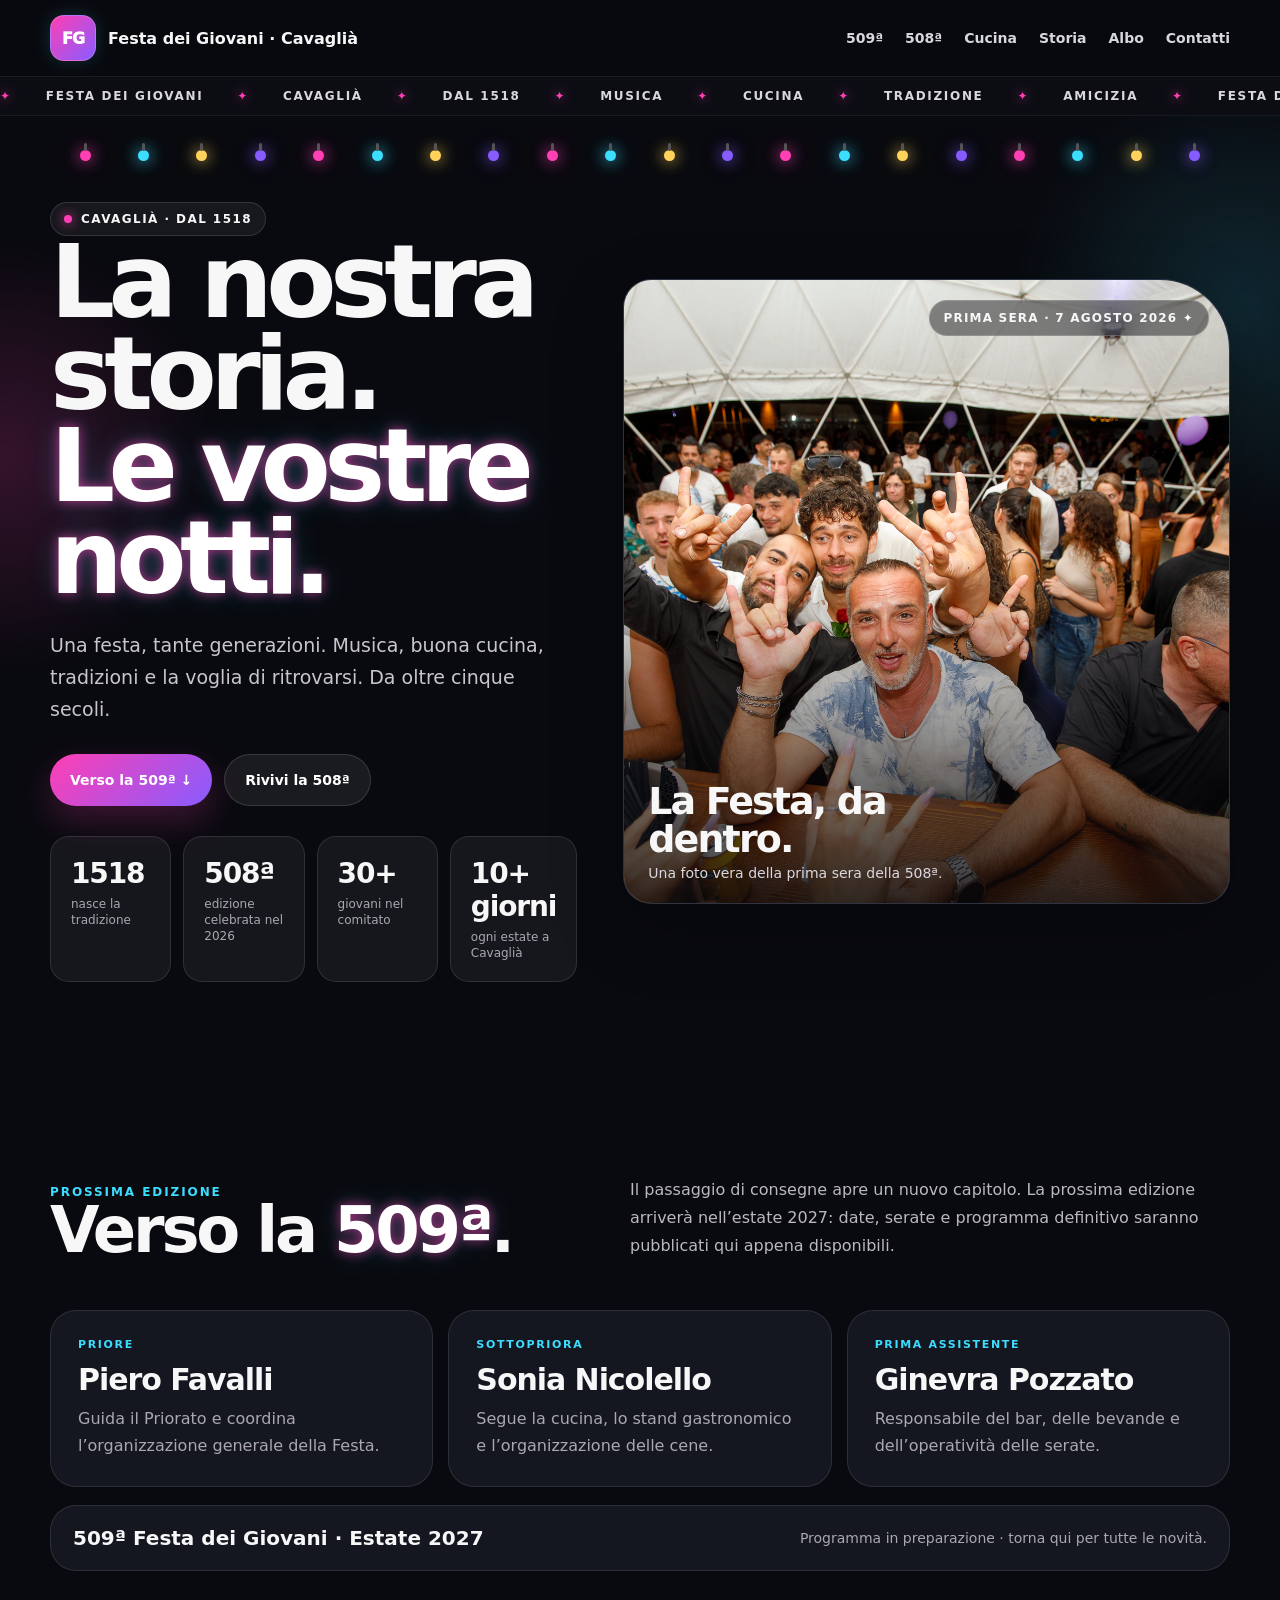
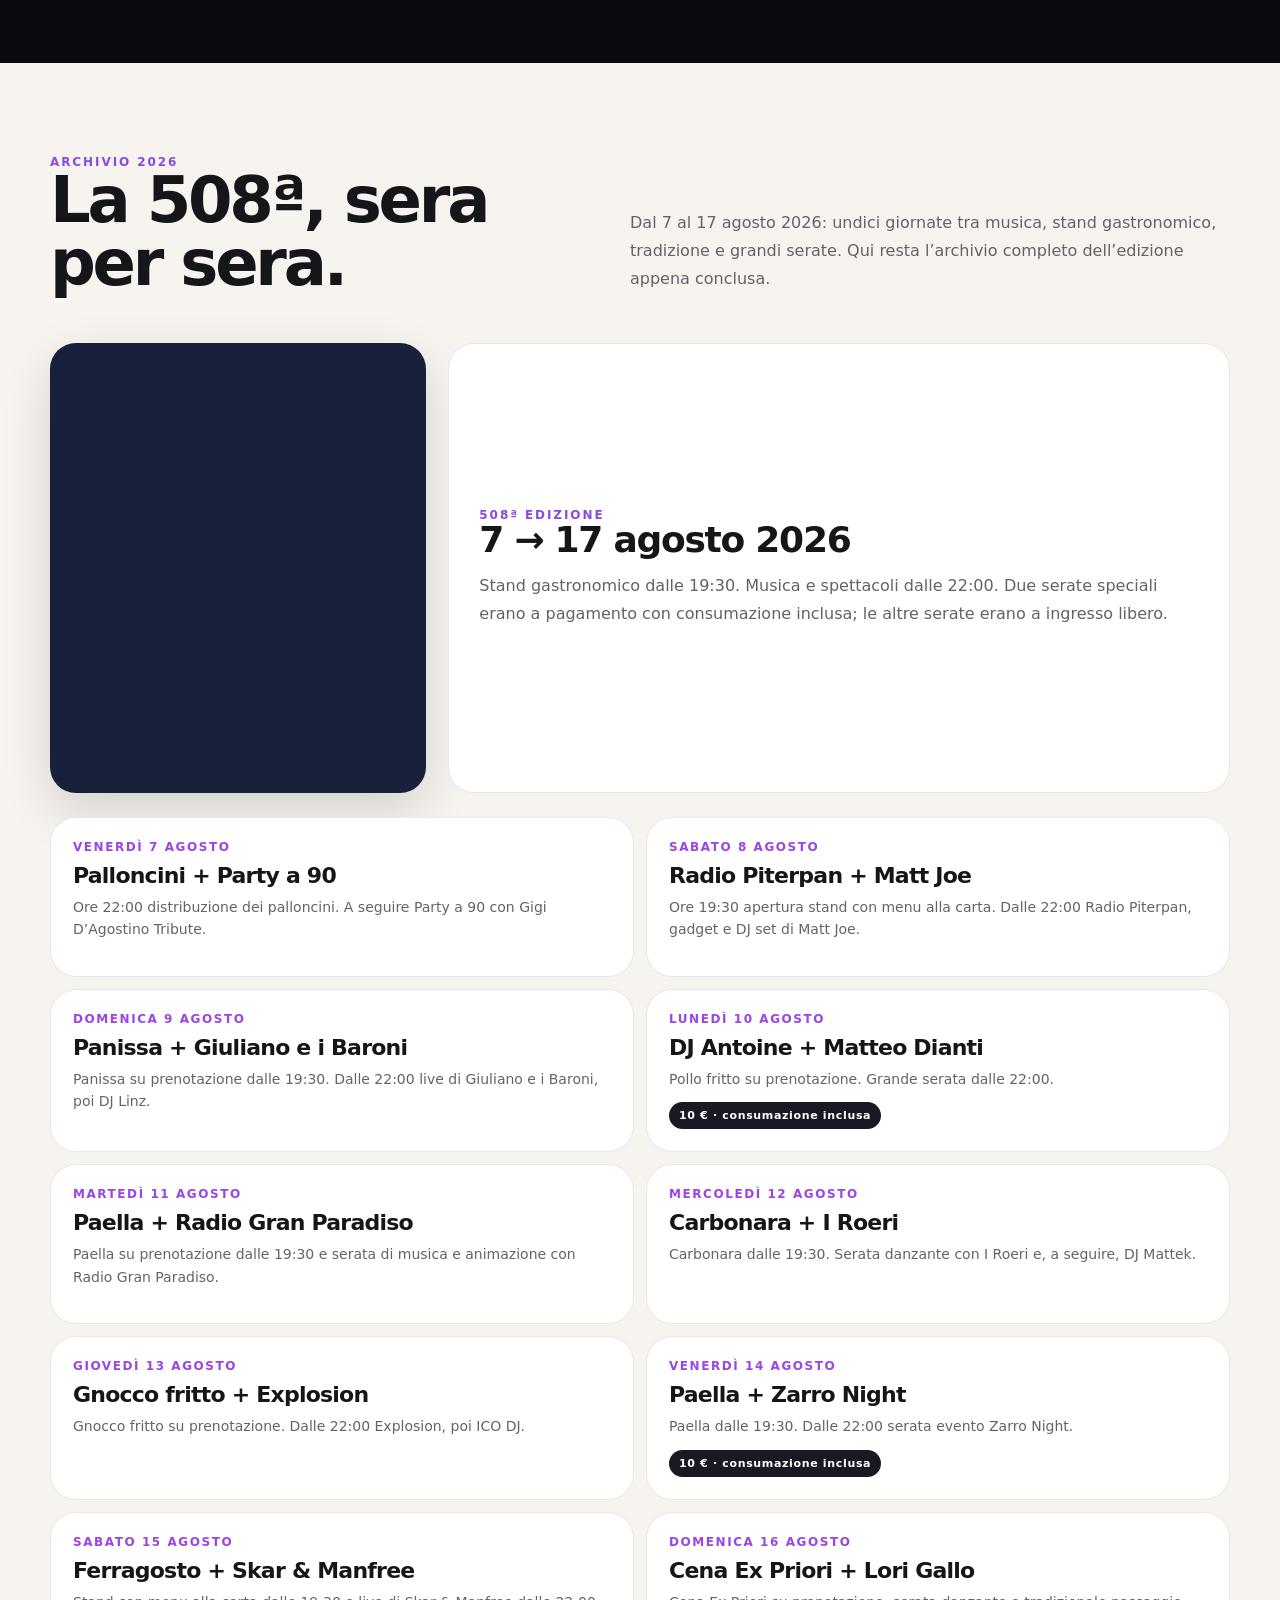
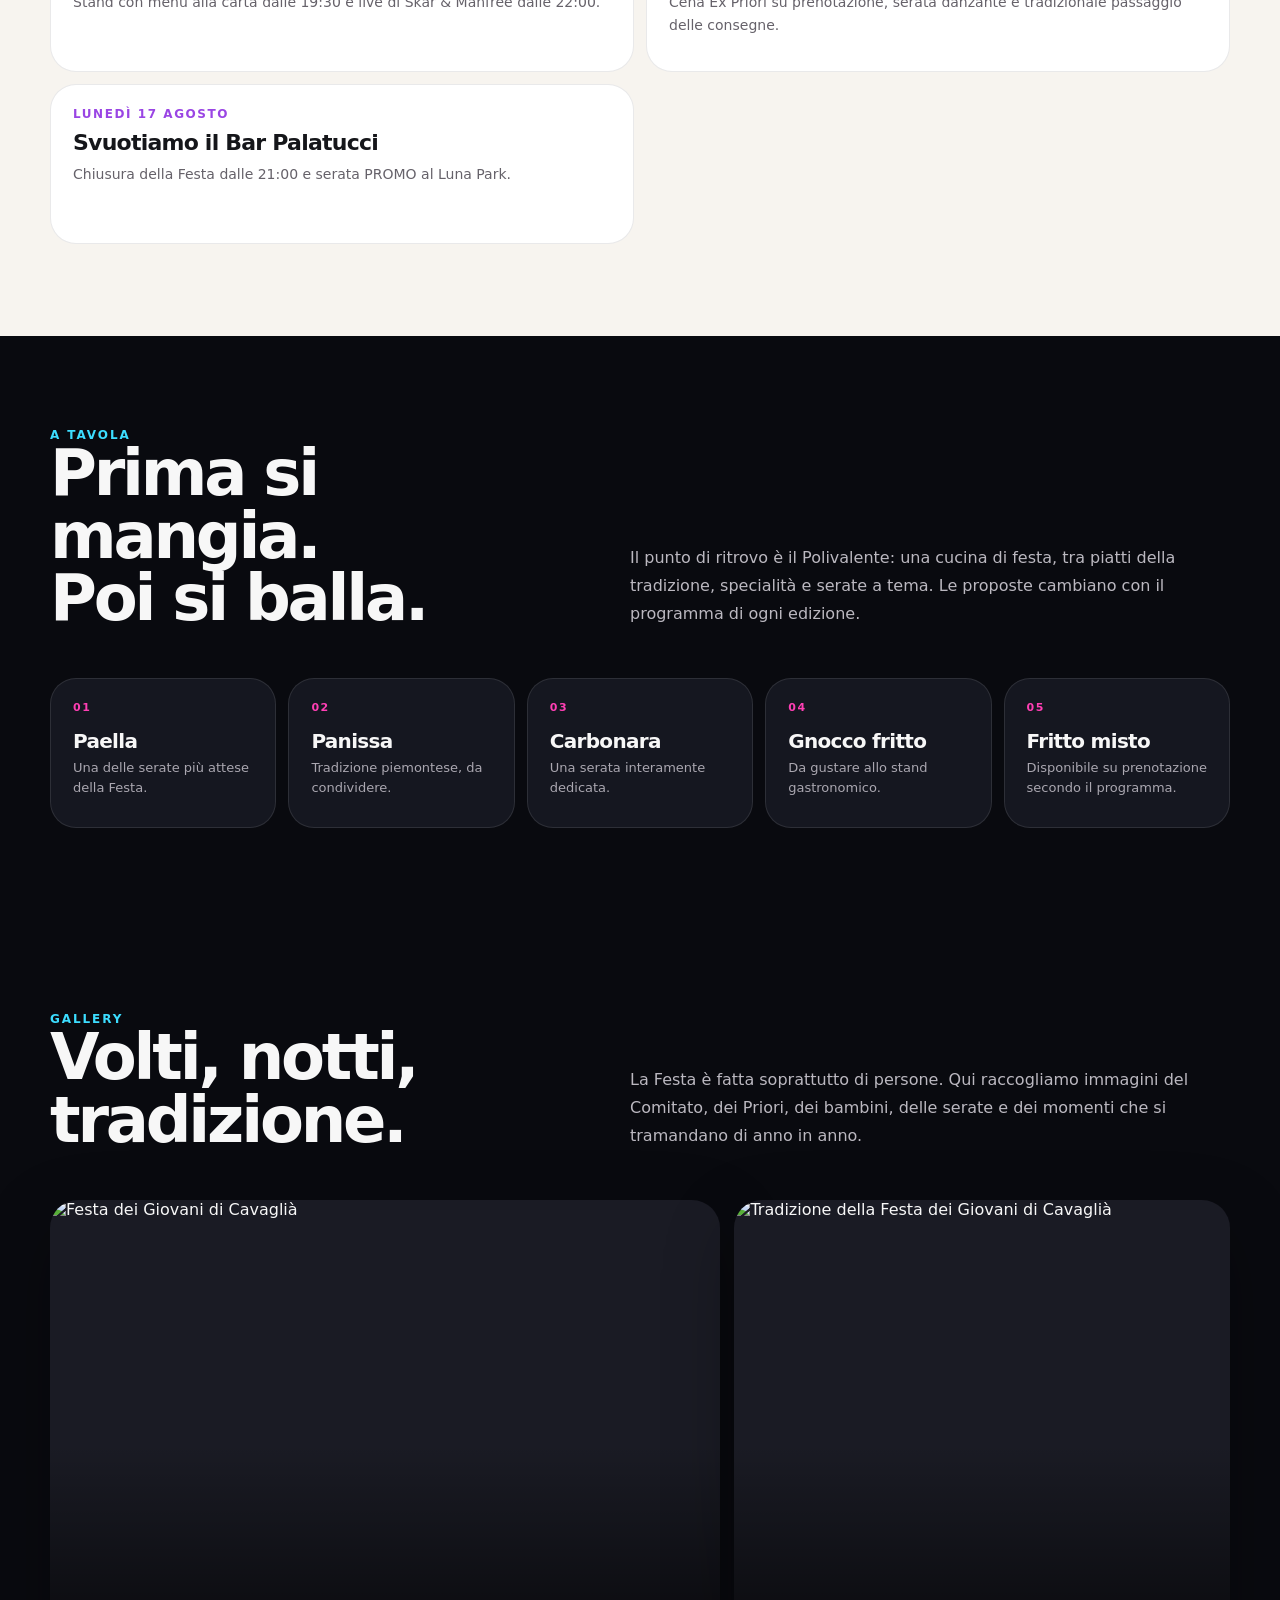
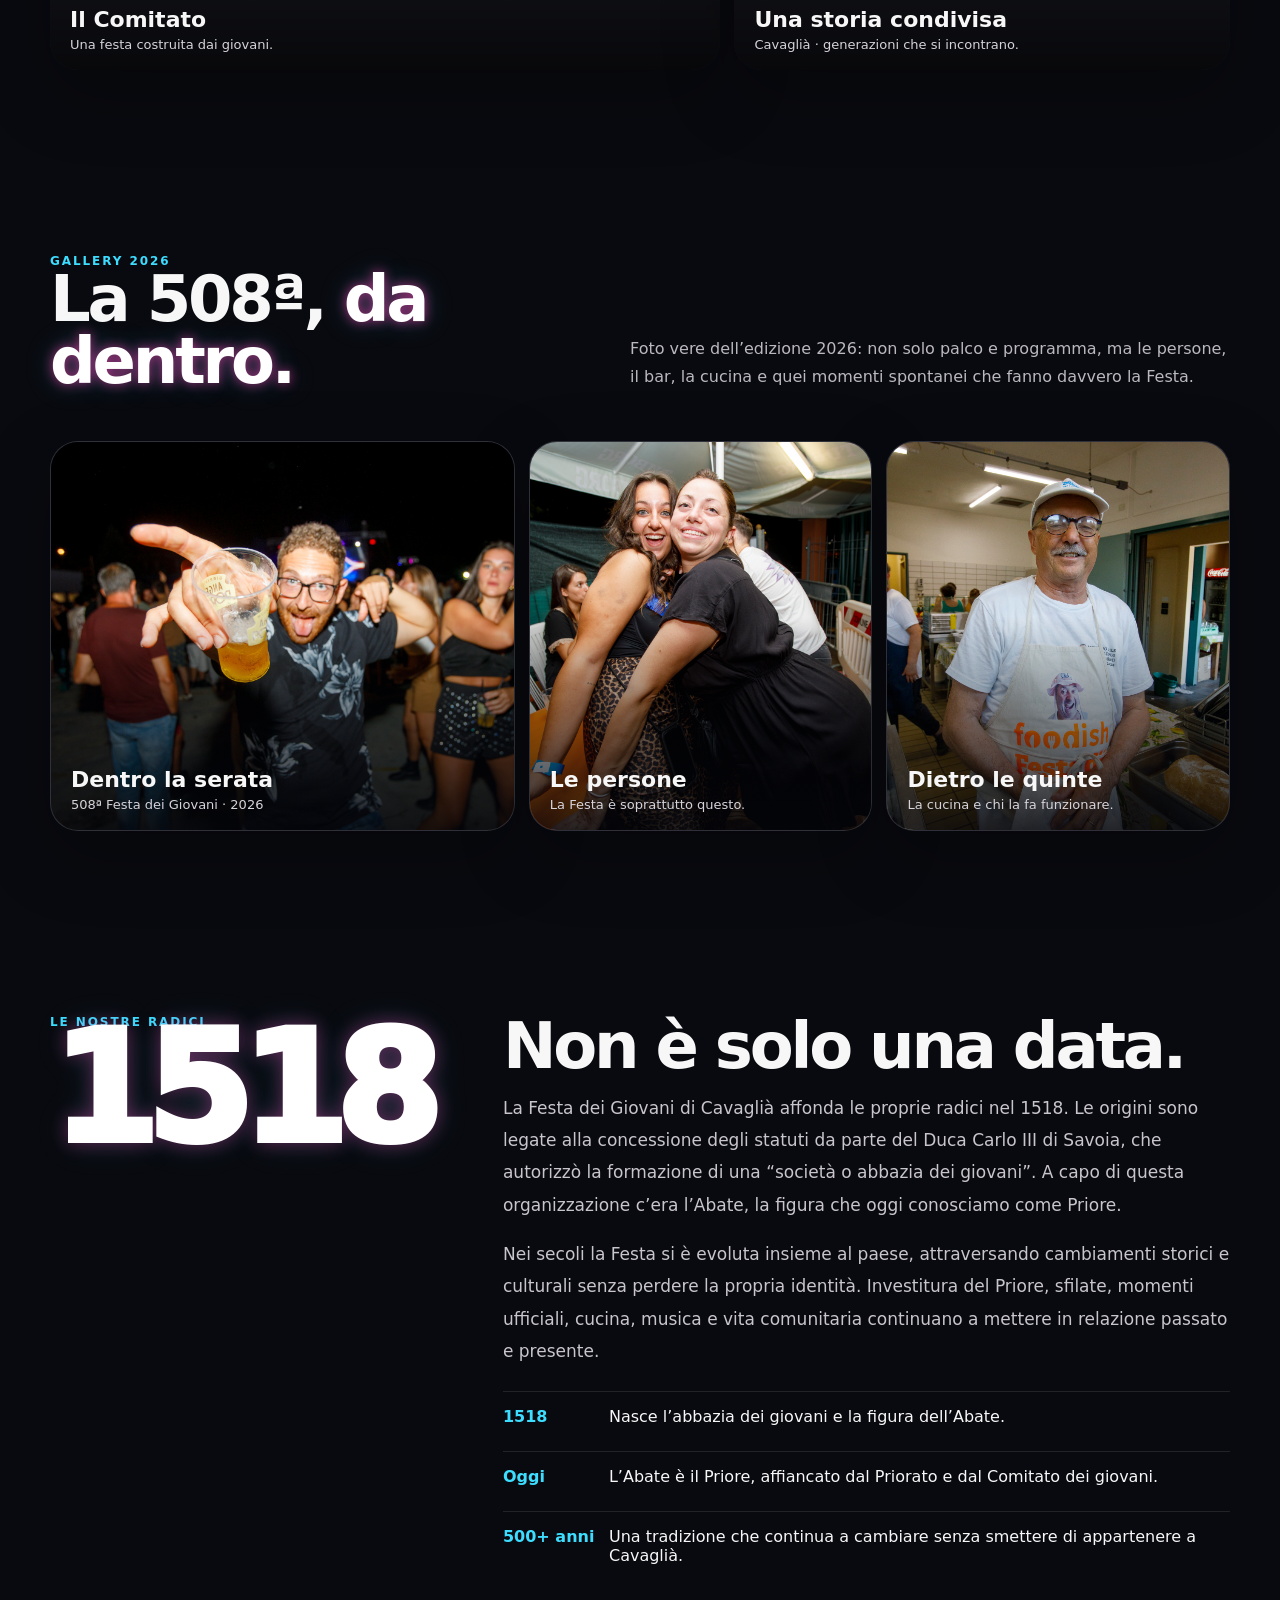
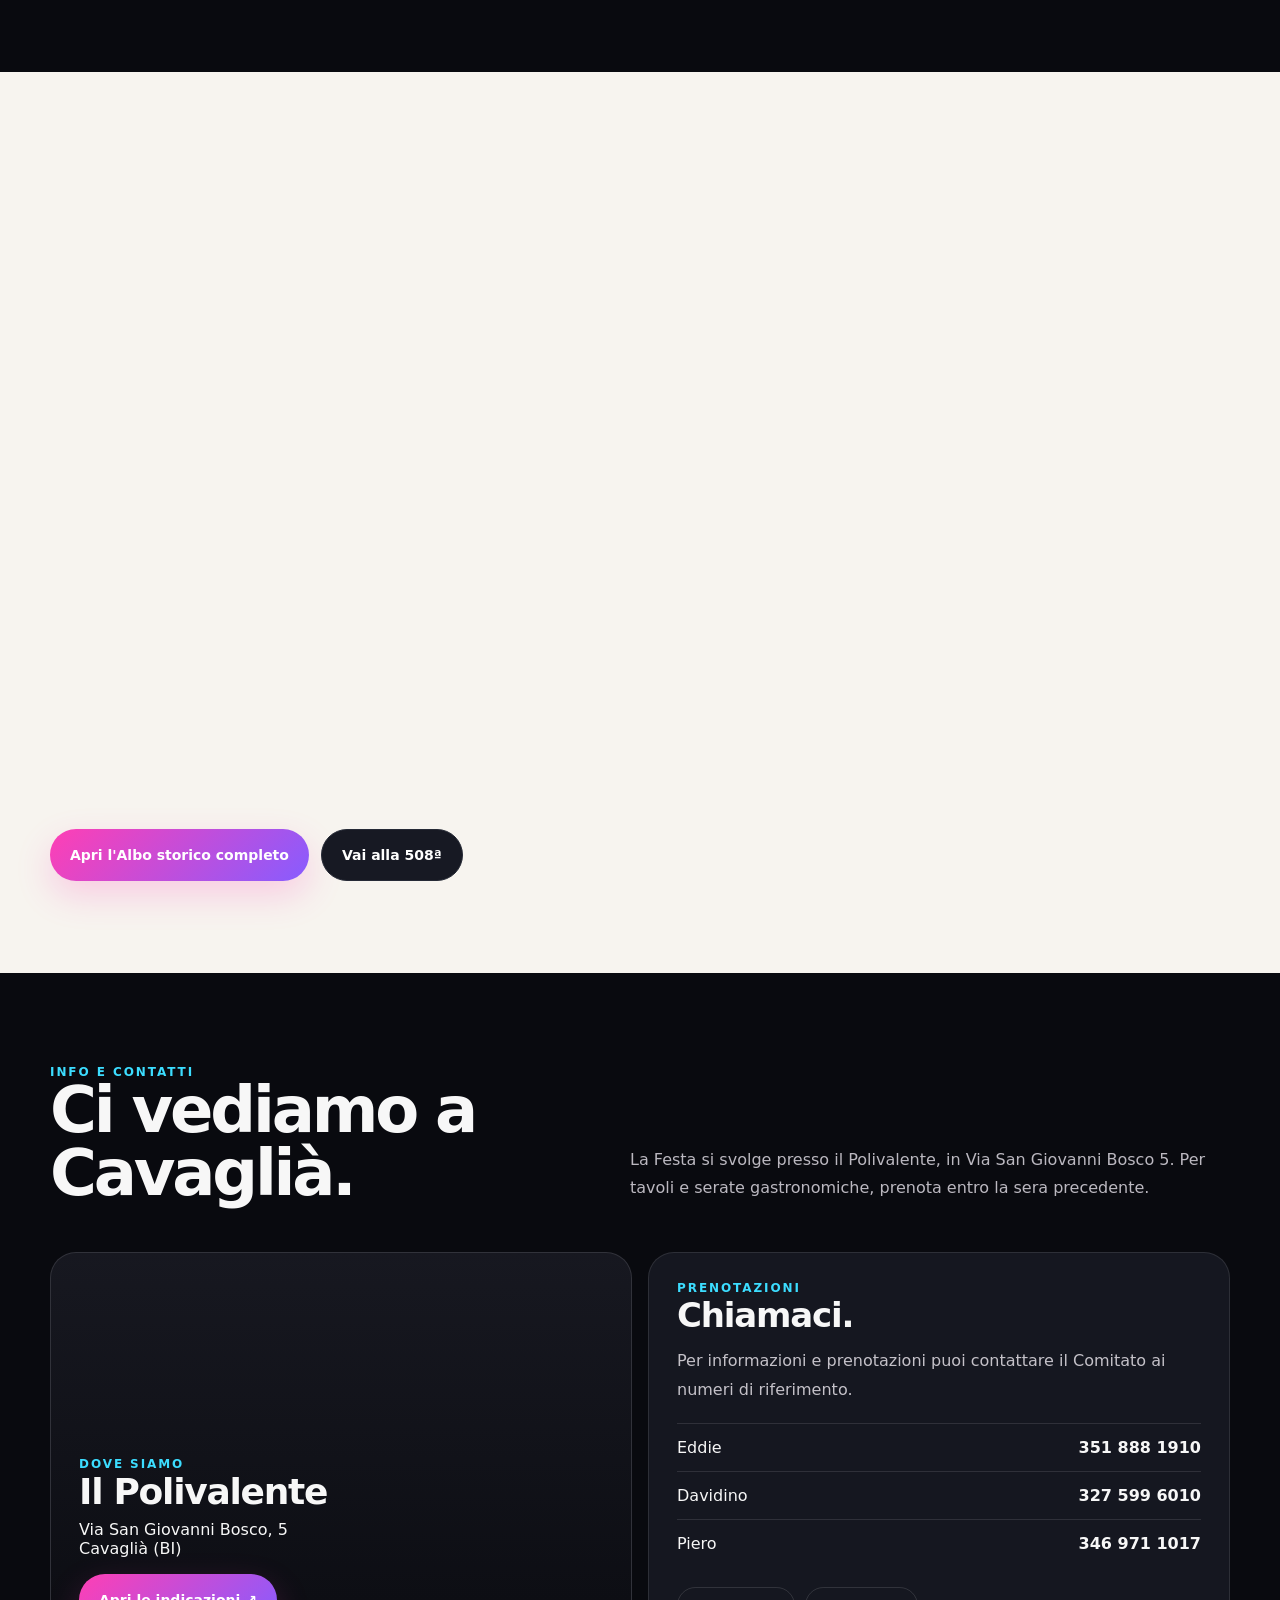
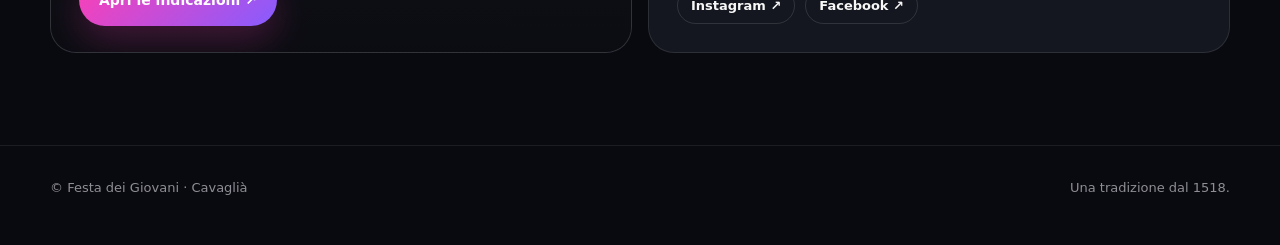
==== docs/index.html @ bb43d6f5 "Aggiorna home con foto prima sera e Albo storico navigabile" ====
<!doctype html>
<html lang="it">
<head>
<meta charset="utf-8">
<meta name="viewport" content="width=device-width,initial-scale=1,viewport-fit=cover">
<meta name="theme-color" content="#0a0b10">
<title>Festa dei Giovani di Cavaglià</title>
<meta name="description" content="Festa dei Giovani di Cavaglià: una tradizione dal 1518. Programma, cucina, storia, albo dei Priori, foto e contatti.">
<style>
:root{
  --night:#090a0f; --night2:#11131a; --ink:#15161a; --paper:#f7f4ef;
  --white:#fff; --muted:#6c6b71; --line:rgba(255,255,255,.13);
  --pink:#ff3fb4; --cyan:#3cddff; --violet:#875cff; --gold:#ffd35b;
  --radius:26px; --shadow:0 24px 70px rgba(0,0,0,.28);
}
*{box-sizing:border-box}
html{scroll-behavior:smooth}
body{
  margin:0;font-family:Inter,ui-sans-serif,system-ui,-apple-system,BlinkMacSystemFont,"Segoe UI",sans-serif;
  background:var(--night);color:#f7f7f7;overflow-x:hidden;
}
body.menu-open{overflow:hidden}
a{text-decoration:none;color:inherit}
img{display:block;max-width:100%}
button{font:inherit}
.container{width:min(1180px,calc(100% - 36px));margin:auto}
.muted{color:#a7a5ad}
.light-section{background:var(--paper);color:var(--ink)}
.light-section .section-copy,.light-section .body-copy{color:#646167}
.eyebrow{font-size:12px;letter-spacing:.16em;text-transform:uppercase;font-weight:900;color:var(--cyan)}
h1,h2,h3,p{margin-top:0}
h1{font-size:clamp(54px,8vw,104px);line-height:.9;letter-spacing:-.065em;margin-bottom:24px}
h2{font-size:clamp(38px,5vw,66px);line-height:.98;letter-spacing:-.05em;margin-bottom:14px}
h3{letter-spacing:-.035em}
.section{padding:92px 0}
.section-head{display:flex;justify-content:space-between;gap:34px;align-items:end;margin-bottom:34px}
.section-copy{max-width:600px;line-height:1.75;color:#bbb8c0;font-size:16px}
.body-copy{line-height:1.8;color:#c4c1c8}
.neon-word{
  color:#fff;
  text-shadow:0 0 12px rgba(255,63,180,.65),0 0 28px rgba(60,221,255,.25);
}
.reveal{opacity:0;transform:translateY(24px);transition:opacity .7s ease,transform .7s ease}
.reveal.on{opacity:1;transform:none}

/* nav */
.site-header{
  position:sticky;top:0;z-index:100;background:rgba(9,10,15,.72);
  backdrop-filter:blur(18px);border-bottom:1px solid rgba(255,255,255,.08)
}
.nav{height:76px;display:flex;align-items:center;justify-content:space-between;gap:24px}
.brand{display:flex;align-items:center;gap:12px;font-weight:900;min-width:0}
.brand-logo{
  width:46px;height:46px;border-radius:14px;overflow:hidden;border:1px solid rgba(255,255,255,.18);
  box-shadow:0 0 18px rgba(60,221,255,.18);background:#0d1a4a
}
.brand-logo img{width:100%;height:100%;object-fit:cover;object-position:34% 28%;transform:scale(1.34)}
.brand-title{white-space:nowrap}
.nav-links{display:flex;gap:22px;align-items:center;font-size:14px;font-weight:800}
.nav-links a{color:#d8d7db;position:relative}
.nav-links a::after{content:"";position:absolute;left:0;right:100%;bottom:-8px;height:2px;background:linear-gradient(90deg,var(--cyan),var(--pink));transition:.25s}
.nav-links a:hover::after{right:0}
.menu-btn{display:none;border:0;color:white;background:#171923;width:44px;height:44px;border-radius:13px}

/* ticker */
.ticker{overflow:hidden;border-bottom:1px solid rgba(255,255,255,.06);background:#0c0d13}
.ticker-track{
  width:max-content;display:flex;gap:34px;padding:12px 0;white-space:nowrap;
  text-transform:uppercase;letter-spacing:.14em;font-size:12px;font-weight:900;color:#dad7de;
  animation:ticker 28s linear infinite
}
.ticker-track span::before{content:"✦";color:var(--pink);margin-right:34px;text-shadow:0 0 12px var(--pink)}
@keyframes ticker{to{transform:translateX(-50%)}}

/* hero */
.hero{position:relative;padding:26px 0 86px;isolation:isolate;overflow:hidden}
.hero::before,.hero::after{content:"";position:absolute;border-radius:50%;filter:blur(2px);z-index:-1}
.hero::before{width:480px;height:480px;left:-240px;top:100px;background:radial-gradient(circle,rgba(255,63,180,.18),transparent 65%)}
.hero::after{width:520px;height:520px;right:-220px;top:-70px;background:radial-gradient(circle,rgba(60,221,255,.14),transparent 64%)}
.light-wire{display:flex;justify-content:space-around;padding:8px 6px 25px}
.bulb{width:11px;height:11px;border-radius:50%;position:relative;animation:twinkle 3.5s ease-in-out infinite}
.bulb::before{content:"";position:absolute;width:3px;height:8px;left:4px;top:-7px;border-radius:3px;background:#555}
.bulb:nth-child(4n+1){background:var(--pink);box-shadow:0 0 15px var(--pink),0 0 28px rgba(255,63,180,.35)}
.bulb:nth-child(4n+2){background:var(--cyan);box-shadow:0 0 15px var(--cyan),0 0 28px rgba(60,221,255,.32)}
.bulb:nth-child(4n+3){background:var(--gold);box-shadow:0 0 15px var(--gold),0 0 28px rgba(255,211,91,.28)}
.bulb:nth-child(4n){background:var(--violet);box-shadow:0 0 15px var(--violet),0 0 28px rgba(135,92,255,.3)}
.bulb:nth-child(2n){animation-delay:.8s}.bulb:nth-child(3n){animation-delay:1.6s}
@keyframes twinkle{0%,100%{opacity:1;transform:translateY(0)}50%{opacity:.55;transform:translateY(2px)}}
.hero-grid{display:grid;grid-template-columns:.93fr 1.07fr;gap:46px;align-items:center}
.hero-copy{padding:16px 0}
.hero-kicker{
  display:inline-flex;align-items:center;gap:9px;border:1px solid rgba(255,255,255,.12);
  background:rgba(255,255,255,.06);padding:9px 13px;border-radius:999px;font-size:12px;font-weight:900;letter-spacing:.12em;text-transform:uppercase
}
.live-dot{width:8px;height:8px;border-radius:50%;background:var(--pink);box-shadow:0 0 12px var(--pink)}
.hero-lead{font-size:19px;line-height:1.7;color:#c8c5cd;max-width:650px}
.cta{display:flex;gap:12px;flex-wrap:wrap;margin-top:28px}
.btn{min-height:52px;padding:0 20px;border-radius:999px;display:inline-flex;align-items:center;justify-content:center;gap:9px;font-size:14px;font-weight:900;transition:.22s}
.btn-primary{background:linear-gradient(135deg,var(--pink),var(--violet));color:white;box-shadow:0 14px 35px rgba(255,63,180,.22)}
.btn-ghost{background:rgba(255,255,255,.07);border:1px solid rgba(255,255,255,.13);color:white}
.btn:hover{transform:translateY(-2px)}
.hero-photo{
  min-height:625px;border-radius:28px 70px 28px 28px;overflow:hidden;position:relative;box-shadow:var(--shadow);
  border:1px solid rgba(255,255,255,.12);background:#111
}
.hero-photo img{width:100%;height:100%;position:absolute;inset:0;object-fit:cover;object-position:center 18%;transform:scale(1.03);animation:slowZoom 16s ease-in-out infinite alternate}
@keyframes slowZoom{to{transform:scale(1.10)}}
.hero-photo::after{content:"";position:absolute;inset:0;background:linear-gradient(180deg,transparent 48%,rgba(6,7,11,.82) 100%)}
.hero-photo-label{position:absolute;z-index:2;right:20px;top:20px;border:1px solid rgba(255,255,255,.18);background:rgba(10,10,15,.45);backdrop-filter:blur(12px);padding:10px 14px;border-radius:999px;font-size:12px;font-weight:900;letter-spacing:.1em;text-transform:uppercase}
.hero-badge{
  position:absolute;z-index:2;left:24px;bottom:22px;max-width:330px
}
.hero-badge strong{display:block;font-size:38px;letter-spacing:-.05em;line-height:1}
.hero-badge span{display:block;color:#dad7df;margin-top:7px;font-size:14px}
.stats{display:grid;grid-template-columns:repeat(4,1fr);gap:12px;margin-top:30px}
.stat{border:1px solid rgba(255,255,255,.11);background:rgba(255,255,255,.055);border-radius:19px;padding:20px}
.stat b{display:block;font-size:28px;letter-spacing:-.04em}.stat span{display:block;margin-top:6px;color:#aaa7b0;font-size:12px;line-height:1.35}

/* dynamic glow cards */
.glow-card{
  --mx:50%;--my:50%;position:relative;overflow:hidden;border-radius:var(--radius);
  border:1px solid rgba(255,255,255,.10);background:#151720;transition:transform .25s ease,border-color .25s ease,box-shadow .25s ease;
}
.glow-card::before{
  content:"";position:absolute;inset:0;pointer-events:none;opacity:0;transition:opacity .25s;
  background:radial-gradient(300px circle at var(--mx) var(--my),rgba(60,221,255,.15),transparent 48%),
             radial-gradient(260px circle at calc(var(--mx) + 10%) calc(var(--my) - 10%),rgba(255,63,180,.13),transparent 55%);
}
.glow-card:hover,.glow-card:focus-within{
  transform:translateY(-5px);border-color:rgba(60,221,255,.48);
  box-shadow:0 0 0 1px rgba(255,63,180,.12),0 0 26px rgba(60,221,255,.12),0 22px 55px rgba(0,0,0,.2)
}
.glow-card:hover::before,.glow-card:focus-within::before{opacity:1}
.light-section .glow-card{background:#fff;border-color:rgba(17,18,22,.09)}
.light-section .glow-card:hover,.light-section .glow-card:focus-within{border-color:rgba(70,130,220,.35);box-shadow:0 0 0 1px rgba(255,63,180,.08),0 0 24px rgba(60,221,255,.10),0 20px 45px rgba(26,26,30,.08)}

/* next edition */
.priorato-grid{display:grid;grid-template-columns:repeat(3,1fr);gap:15px}
.person-card{padding:27px}
.role{font-size:11px;letter-spacing:.15em;text-transform:uppercase;font-weight:900;color:var(--cyan)}
.light-section .role{color:#7b3fe4}
.person-name{font-size:30px;margin:11px 0 8px}
.person-card p{margin:0;color:#aaa7b0;line-height:1.7}
.light-section .person-card p{color:#6b676f}
.next-banner{margin-top:18px;padding:20px 22px;display:flex;align-items:center;justify-content:space-between;gap:18px}
.next-banner strong{font-size:20px}.next-banner span{color:#aaa7b0;font-size:14px}

/* archive program */
.program-intro{display:grid;grid-template-columns:.65fr 1.35fr;gap:22px;margin-bottom:24px}
.poster-card{min-height:450px;background:url("https://www.festadeigiovani.com/wp-content/uploads/2025/04/IMG_4561-scaled.jpg") center/cover;border-radius:var(--radius);box-shadow:0 18px 50px rgba(0,0,0,.14)}
.program-note{padding:30px;display:flex;flex-direction:column;justify-content:center}
.program-note h3{font-size:36px;line-height:1;margin-bottom:14px}
.program-note p{line-height:1.75;margin-bottom:0}
.event-grid{display:grid;grid-template-columns:repeat(2,1fr);gap:12px}
.event-card{padding:22px;min-height:160px}
.event-date{font-size:12px;letter-spacing:.13em;text-transform:uppercase;font-weight:900;color:#9a45e4}
.event-title{font-size:22px;margin:9px 0 8px}
.event-card p{font-size:14px;line-height:1.62;color:#66626a;margin:0}
.event-card .ticket{display:inline-flex;margin-top:12px;padding:7px 10px;border-radius:999px;background:#181922;color:white;font-size:11px;font-weight:900;letter-spacing:.06em}

/* food */
.food-grid{display:grid;grid-template-columns:repeat(5,1fr);gap:12px}
.food-card{padding:22px;min-height:150px}
.food-no{font-size:11px;color:var(--pink);font-weight:900;letter-spacing:.14em}
.food-card h3{font-size:20px;margin:15px 0 5px}
.food-card p{font-size:13px;color:#aaa7b0;line-height:1.55;margin:0}

/* gallery */
.gallery-grid{display:grid;grid-template-columns:1.15fr .85fr;gap:14px}
.gallery-main,.gallery-side{min-height:470px;border-radius:28px;overflow:hidden;position:relative;box-shadow:var(--shadow)}
.gallery-main img,.gallery-side img{width:100%;height:100%;object-fit:cover}
.gallery-main img{object-position:center 26%}.gallery-side img{object-position:center 26%}
.gallery-main::after,.gallery-side::after{content:"";position:absolute;inset:auto 0 0;height:48%;background:linear-gradient(180deg,transparent,rgba(0,0,0,.7))}
.gallery-caption{position:absolute;left:20px;bottom:18px;z-index:2}
.gallery-caption b{display:block;font-size:22px}.gallery-caption span{display:block;color:#d6d3da;font-size:13px;margin-top:5px}

/* history */
.history-wrap{display:grid;grid-template-columns:.72fr 1.28fr;gap:44px;align-items:start}
.year{font-size:clamp(86px,12vw,160px);font-weight:950;letter-spacing:-.08em;line-height:.8;color:white;text-shadow:0 0 18px rgba(255,63,180,.35),0 0 34px rgba(60,221,255,.15)}
.history-text{font-size:17px;line-height:1.9;color:#c8c5cc}
.history-points{display:grid;gap:10px;margin-top:24px}
.history-point{display:flex;gap:14px;align-items:flex-start;padding:15px 0;border-top:1px solid rgba(255,255,255,.1)}
.history-point b{min-width:92px;color:var(--cyan)}

/* albo */
.albo-head{display:grid;grid-template-columns:.8fr 1.2fr;gap:34px;align-items:center}
.albo-visual{min-height:420px;border-radius:28px;overflow:hidden;position:relative;background:url("https://www.festadeigiovani.com/wp-content/uploads/2025/04/IMG_4537-scaled.jpg") center/cover;box-shadow:0 18px 48px rgba(0,0,0,.12)}
.albo-visual::after{content:"";position:absolute;inset:0;background:linear-gradient(180deg,transparent,rgba(11,12,18,.55))}
.albo-copy{padding:8px 0}
.albo-copy p{line-height:1.8}
.albo-placeholder{margin-top:18px;padding:18px;border-radius:18px;background:#fff;border:1px solid rgba(0,0,0,.08);color:#5f5b62;font-size:14px;line-height:1.6}

/* contact */
.contact-grid{display:grid;grid-template-columns:1fr 1fr;gap:16px}
.contact-card{padding:28px}
.contact-card h3{font-size:34px;margin-bottom:12px}
.contact-list{margin-top:18px}
.contact-row{display:flex;justify-content:space-between;gap:15px;padding:14px 0;border-top:1px solid rgba(255,255,255,.11)}
.contact-row a{font-weight:900}
.socials{display:flex;gap:10px;flex-wrap:wrap;margin-top:20px}
.socials a{padding:10px 13px;border:1px solid rgba(255,255,255,.12);border-radius:999px;font-size:13px;font-weight:900}
.map-card{min-height:380px;position:relative;background:url("https://www.festadeigiovani.com/wp-content/uploads/2025/04/IMG_4577-scaled.jpg") center/cover}
.map-card::after{content:"";position:absolute;inset:0;background:linear-gradient(180deg,rgba(9,10,15,.18),rgba(9,10,15,.85))}
.map-copy{position:absolute;z-index:2;left:28px;right:28px;bottom:26px}
.map-copy h3{font-size:36px;margin-bottom:8px}
.footer{padding:34px 0 50px;color:#8f8d95;font-size:13px;border-top:1px solid rgba(255,255,255,.08)}
.footer-inner{display:flex;justify-content:space-between;gap:20px;flex-wrap:wrap}

@media(max-width:980px){
  .nav-links{display:none;position:fixed;inset:76px 14px auto 14px;background:#12131b;border:1px solid rgba(255,255,255,.1);border-radius:20px;padding:20px;flex-direction:column;align-items:flex-start;box-shadow:var(--shadow)}
  .nav-links.open{display:flex}.menu-btn{display:block}
  .hero-grid,.program-intro,.history-wrap,.albo-head,.contact-grid{grid-template-columns:1fr}
  .hero-photo{min-height:500px;order:-1}
  .stats{grid-template-columns:repeat(2,1fr)}
  .priorato-grid{grid-template-columns:1fr}
  .food-grid{grid-template-columns:repeat(2,1fr)}
  .gallery-grid{grid-template-columns:1fr}
  .gallery-main,.gallery-side{min-height:360px}
  .albo-visual{min-height:360px}
}
@media(max-width:680px){
  .container{width:min(100% - 22px,1180px)}
  .section{padding:64px 0}.section-head{flex-direction:column;align-items:flex-start}
  .hero{padding-top:15px;padding-bottom:62px}
  .hero h1{font-size:53px}.hero-lead{font-size:17px}
  .hero-photo{min-height:390px;border-radius:20px 38px 20px 20px}
  .hero-photo-label{right:14px;top:14px}
  .hero-badge{left:18px;bottom:18px}.hero-badge strong{font-size:31px}
  .stats{grid-template-columns:1fr 1fr}.stat{padding:16px}.stat b{font-size:24px}
  .event-grid{grid-template-columns:1fr}.event-card{min-height:auto}
  .food-grid{grid-template-columns:1fr 1fr}.food-card{min-height:130px;padding:18px}
  .next-banner{align-items:flex-start;flex-direction:column}
  .gallery-main,.gallery-side{min-height:300px}
  .year{font-size:92px}
  .albo-visual{min-height:300px}
  .contact-card{padding:22px}.map-copy{left:22px;right:22px;bottom:22px}
  .brand-title{font-size:14px}
}
@media(max-width:390px){
  .hero h1{font-size:47px}.stats{grid-template-columns:1fr}
  .food-grid{grid-template-columns:1fr}
}
@media(prefers-reduced-motion:reduce){
  *,*::before,*::after{animation-duration:.01ms!important;animation-iteration-count:1!important;scroll-behavior:auto!important;transition-duration:.01ms!important}
}
</style>

<style>
.hero-photo{background:linear-gradient(135deg,#151723,#0b1730)}
.poster-card{background-color:#17213b}
.gallery-main,.gallery-side,.albo-visual,.map-card{background-color:#1a1b24}
@media (hover:none){
  .glow-card::before{opacity:.32}
  .glow-card{border-color:rgba(60,221,255,.16)}
}
</style>


<style>
.gallery-2026-grid{display:grid;grid-template-columns:1.15fr .85fr .85fr;gap:14px}
.gallery-2026-card{position:relative;min-height:390px;border-radius:28px;overflow:hidden;background:#171923;border:1px solid rgba(255,255,255,.1);box-shadow:var(--shadow);transition:transform .28s ease,border-color .28s ease,box-shadow .28s ease}
.gallery-2026-card::before{content:"";position:absolute;inset:0;z-index:2;pointer-events:none;background:linear-gradient(180deg,transparent 45%,rgba(4,5,10,.84) 100%)}
.gallery-2026-card::after{content:"";position:absolute;inset:-2px;z-index:3;pointer-events:none;border-radius:inherit;opacity:0;box-shadow:inset 0 0 0 1px rgba(60,221,255,.6),inset 0 0 28px rgba(255,63,180,.11);transition:opacity .28s ease}
.gallery-2026-card:hover{transform:translateY(-6px);border-color:rgba(60,221,255,.45);box-shadow:0 0 30px rgba(60,221,255,.1),0 24px 55px rgba(0,0,0,.24)}
.gallery-2026-card:hover::after{opacity:1}
.gallery-2026-card img{position:absolute;inset:0;width:100%;height:100%;object-fit:cover;transition:transform .7s ease}
.gallery-2026-card:hover img{transform:scale(1.045)}
.gallery-2026-card .gallery-caption{z-index:4}
.gallery-loading{position:absolute;inset:0;display:grid;place-items:center;color:#8f8c96;font-size:12px;font-weight:900;letter-spacing:.1em;text-transform:uppercase}
@media(max-width:980px){.gallery-2026-grid{grid-template-columns:1fr 1fr}.gallery-2026-card:first-child{grid-column:1/-1}}
@media(max-width:680px){.gallery-2026-grid{grid-template-columns:1fr}.gallery-2026-card:first-child{grid-column:auto}.gallery-2026-card{min-height:330px}}
</style>

<style id="albo-home-style">
.albo-recent-grid{display:grid;grid-template-columns:repeat(4,1fr);gap:14px;margin-top:28px}
.albo-recent-card{position:relative;min-height:330px;border-radius:22px;overflow:hidden;background:#171923;border:1px solid rgba(0,0,0,.08);box-shadow:0 16px 40px rgba(25,25,30,.08);transition:.28s ease;color:white}
.albo-recent-card::after{content:"";position:absolute;inset:0;background:linear-gradient(180deg,transparent 35%,rgba(8,9,14,.88) 100%)}
.albo-recent-card::before{content:"";position:absolute;inset:-2px;z-index:3;border-radius:inherit;pointer-events:none;opacity:0;box-shadow:inset 0 0 0 1px rgba(60,221,255,.62),inset 0 0 28px rgba(255,63,180,.14);transition:.28s}
.albo-recent-card:hover{transform:translateY(-6px);box-shadow:0 0 28px rgba(60,221,255,.09),0 22px 48px rgba(25,25,30,.12)}
.albo-recent-card:hover::before{opacity:1}
.albo-recent-card img{position:absolute;inset:0;width:100%;height:100%;object-fit:cover;transition:.7s ease}
.albo-recent-card:hover img{transform:scale(1.045)}
.albo-year-bg{position:absolute;inset:0;display:grid;place-items:center;font-size:72px;font-weight:950;letter-spacing:-.07em;background:linear-gradient(135deg,#171923,#242030);color:rgba(255,255,255,.14)}
.albo-recent-copy{position:absolute;left:20px;right:20px;bottom:18px;z-index:4}
.albo-recent-copy small{display:block;color:#b8b5be;font-size:11px;font-weight:900;letter-spacing:.12em;text-transform:uppercase;margin-bottom:7px}
.albo-recent-copy b{display:block;font-size:22px;line-height:1.05}
.albo-recent-copy span{display:block;margin-top:7px;color:#d7d4dd;font-size:13px}
.albo-actions{display:flex;gap:12px;flex-wrap:wrap;margin-top:22px}
.albo-actions .btn-secondary-dark{background:#171923;color:white;border:1px solid #262a36}
.hero-photo .hero-loading{position:absolute;inset:0;display:grid;place-items:center;color:#aaa7b0;font-size:12px;font-weight:900;letter-spacing:.12em;text-transform:uppercase;background:#11131a}
@media(max-width:980px){.albo-recent-grid{grid-template-columns:1fr 1fr}}
@media(max-width:560px){.albo-recent-grid{grid-template-columns:1fr}.albo-recent-card{min-height:280px}}
</style>
</head>
<body>
<header class="site-header">
  <div class="container nav">
    <a class="brand" href="#home" aria-label="Festa dei Giovani - Home">
      <span class="brand-logo" aria-hidden="true" style="display:grid;place-items:center;font-weight:950;letter-spacing:-.06em;background:linear-gradient(135deg,#ff3fb4,#875cff);color:white;">FG</span>
      <span class="brand-title">Festa dei Giovani · Cavaglià</span>
    </a>
    <nav class="nav-links" id="navLinks">
      <a href="#edizione">509ª</a>
      <a href="#programma">508ª</a>
      <a href="#cucina">Cucina</a>
      <a href="#storia">Storia</a>
      <a href="#albo">Albo</a>
      <a href="#contatti">Contatti</a>
    </nav>
    <button class="menu-btn" id="menuBtn" aria-label="Apri menu">☰</button>
  </div>
</header>

<div class="ticker">
  <div class="ticker-track">
    <span>Festa dei Giovani</span><span>Cavaglià</span><span>dal 1518</span><span>musica</span><span>cucina</span><span>tradizione</span><span>amicizia</span>
    <span>Festa dei Giovani</span><span>Cavaglià</span><span>dal 1518</span><span>musica</span><span>cucina</span><span>tradizione</span><span>amicizia</span>
  </div>
</div>

<main id="home">
<section class="hero">
  <div class="container">
    <div class="light-wire" aria-hidden="true">
      <span class="bulb"></span><span class="bulb"></span><span class="bulb"></span><span class="bulb"></span><span class="bulb"></span>
      <span class="bulb"></span><span class="bulb"></span><span class="bulb"></span><span class="bulb"></span><span class="bulb"></span>
      <span class="bulb"></span><span class="bulb"></span><span class="bulb"></span><span class="bulb"></span><span class="bulb"></span>
      <span class="bulb"></span><span class="bulb"></span><span class="bulb"></span><span class="bulb"></span><span class="bulb"></span>
    </div>
    <div class="hero-grid">
      <div class="hero-copy reveal">
        <div class="hero-kicker"><span class="live-dot"></span>Cavaglià · dal 1518</div>
        <h1>La nostra storia.<br><span class="neon-word">Le vostre notti.</span></h1>
        <p class="hero-lead">Una festa, tante generazioni. Musica, buona cucina, tradizioni e la voglia di ritrovarsi. Da oltre cinque secoli.</p>
        <div class="cta">
          <a class="btn btn-primary" href="#edizione">Verso la 509ª ↓</a>
          <a class="btn btn-ghost" href="#programma">Rivivi la 508ª</a>
        </div>
        <div class="stats">
          <div class="stat"><b>1518</b><span>nasce la tradizione</span></div>
          <div class="stat"><b>508ª</b><span>edizione celebrata nel 2026</span></div>
          <div class="stat"><b>30+</b><span>giovani nel comitato</span></div>
          <div class="stat"><b>10+ giorni</b><span>ogni estate a Cavaglià</span></div>
        </div>
      </div>
      <div class="hero-photo reveal">
        <div class="hero-loading">Prima sera · 7 agosto 2026</div><img data-b64-src="assets/hero-prima-sera-2026.b64" alt="Gruppo e pubblico durante la prima sera della Festa dei Giovani 2026" fetchpriority="high">
        <div class="hero-photo-label">Prima sera · 7 agosto 2026 ✦</div>
        <div class="hero-badge"><strong>La Festa, da dentro.</strong><span>Una foto vera della prima sera della 508ª.</span></div>
      </div>
    </div>
  </div>
</section>

<section class="section" id="edizione">
  <div class="container">
    <div class="section-head reveal">
      <div><div class="eyebrow">Prossima edizione</div><h2>Verso la <span class="neon-word">509ª</span>.</h2></div>
      <p class="section-copy">Il passaggio di consegne apre un nuovo capitolo. La prossima edizione arriverà nell’estate 2027: date, serate e programma definitivo saranno pubblicati qui appena disponibili.</p>
    </div>
    <div class="priorato-grid">
      <article class="glow-card person-card reveal">
        <div class="role">Priore</div><h3 class="person-name">Piero Favalli</h3>
        <p>Guida il Priorato e coordina l’organizzazione generale della Festa.</p>
      </article>
      <article class="glow-card person-card reveal">
        <div class="role">Sottopriora</div><h3 class="person-name">Sonia Nicolello</h3>
        <p>Segue la cucina, lo stand gastronomico e l’organizzazione delle cene.</p>
      </article>
      <article class="glow-card person-card reveal">
        <div class="role">Prima Assistente</div><h3 class="person-name">Ginevra Pozzato</h3>
        <p>Responsabile del bar, delle bevande e dell’operatività delle serate.</p>
      </article>
    </div>
    <div class="glow-card next-banner reveal">
      <strong>509ª Festa dei Giovani · Estate 2027</strong>
      <span>Programma in preparazione · torna qui per tutte le novità.</span>
    </div>
  </div>
</section>

<section class="section light-section" id="programma">
  <div class="container">
    <div class="section-head reveal">
      <div><div class="eyebrow" style="color:#8a49df">Archivio 2026</div><h2>La 508ª, sera per sera.</h2></div>
      <p class="section-copy">Dal 7 al 17 agosto 2026: undici giornate tra musica, stand gastronomico, tradizione e grandi serate. Qui resta l’archivio completo dell’edizione appena conclusa.</p>
    </div>

    <div class="program-intro">
      <div class="poster-card reveal" role="img" aria-label="Locandina della 508ª Festa dei Giovani"></div>
      <div class="glow-card program-note reveal">
        <div class="eyebrow" style="color:#8a49df">508ª edizione</div>
        <h3>7 → 17 agosto 2026</h3>
        <p class="body-copy">Stand gastronomico dalle 19:30. Musica e spettacoli dalle 22:00. Due serate speciali erano a pagamento con consumazione inclusa; le altre serate erano a ingresso libero.</p>
      </div>
    </div>

    <div class="event-grid">
      <article class="glow-card event-card reveal"><div class="event-date">Venerdì 7 agosto</div><h3 class="event-title">Palloncini + Party a 90</h3><p>Ore 22:00 distribuzione dei palloncini. A seguire Party a 90 con Gigi D’Agostino Tribute.</p></article>
      <article class="glow-card event-card reveal"><div class="event-date">Sabato 8 agosto</div><h3 class="event-title">Radio Piterpan + Matt Joe</h3><p>Ore 19:30 apertura stand con menu alla carta. Dalle 22:00 Radio Piterpan, gadget e DJ set di Matt Joe.</p></article>
      <article class="glow-card event-card reveal"><div class="event-date">Domenica 9 agosto</div><h3 class="event-title">Panissa + Giuliano e i Baroni</h3><p>Panissa su prenotazione dalle 19:30. Dalle 22:00 live di Giuliano e i Baroni, poi DJ Linz.</p></article>
      <article class="glow-card event-card reveal"><div class="event-date">Lunedì 10 agosto</div><h3 class="event-title">DJ Antoine + Matteo Dianti</h3><p>Pollo fritto su prenotazione. Grande serata dalle 22:00.</p><span class="ticket">10 € · consumazione inclusa</span></article>
      <article class="glow-card event-card reveal"><div class="event-date">Martedì 11 agosto</div><h3 class="event-title">Paella + Radio Gran Paradiso</h3><p>Paella su prenotazione dalle 19:30 e serata di musica e animazione con Radio Gran Paradiso.</p></article>
      <article class="glow-card event-card reveal"><div class="event-date">Mercoledì 12 agosto</div><h3 class="event-title">Carbonara + I Roeri</h3><p>Carbonara dalle 19:30. Serata danzante con I Roeri e, a seguire, DJ Mattek.</p></article>
      <article class="glow-card event-card reveal"><div class="event-date">Giovedì 13 agosto</div><h3 class="event-title">Gnocco fritto + Explosion</h3><p>Gnocco fritto su prenotazione. Dalle 22:00 Explosion, poi ICO DJ.</p></article>
      <article class="glow-card event-card reveal"><div class="event-date">Venerdì 14 agosto</div><h3 class="event-title">Paella + Zarro Night</h3><p>Paella dalle 19:30. Dalle 22:00 serata evento Zarro Night.</p><span class="ticket">10 € · consumazione inclusa</span></article>
      <article class="glow-card event-card reveal"><div class="event-date">Sabato 15 agosto</div><h3 class="event-title">Ferragosto + Skar & Manfree</h3><p>Stand con menu alla carta dalle 19:30 e live di Skar & Manfree dalle 22:00.</p></article>
      <article class="glow-card event-card reveal"><div class="event-date">Domenica 16 agosto</div><h3 class="event-title">Cena Ex Priori + Lori Gallo</h3><p>Cena Ex Priori su prenotazione, serata danzante e tradizionale passaggio delle consegne.</p></article>
      <article class="glow-card event-card reveal"><div class="event-date">Lunedì 17 agosto</div><h3 class="event-title">Svuotiamo il Bar Palatucci</h3><p>Chiusura della Festa dalle 21:00 e serata PROMO al Luna Park.</p></article>
    </div>
  </div>
</section>

<section class="section" id="cucina">
  <div class="container">
    <div class="section-head reveal">
      <div><div class="eyebrow">A tavola</div><h2>Prima si mangia.<br>Poi si balla.</h2></div>
      <p class="section-copy">Il punto di ritrovo è il Polivalente: una cucina di festa, tra piatti della tradizione, specialità e serate a tema. Le proposte cambiano con il programma di ogni edizione.</p>
    </div>
    <div class="food-grid">
      <article class="glow-card food-card reveal"><div class="food-no">01</div><h3>Paella</h3><p>Una delle serate più attese della Festa.</p></article>
      <article class="glow-card food-card reveal"><div class="food-no">02</div><h3>Panissa</h3><p>Tradizione piemontese, da condividere.</p></article>
      <article class="glow-card food-card reveal"><div class="food-no">03</div><h3>Carbonara</h3><p>Una serata interamente dedicata.</p></article>
      <article class="glow-card food-card reveal"><div class="food-no">04</div><h3>Gnocco fritto</h3><p>Da gustare allo stand gastronomico.</p></article>
      <article class="glow-card food-card reveal"><div class="food-no">05</div><h3>Fritto misto</h3><p>Disponibile su prenotazione secondo il programma.</p></article>
    </div>
  </div>
</section>

<section class="section" id="foto">
  <div class="container">
    <div class="section-head reveal">
      <div><div class="eyebrow">Gallery</div><h2>Volti, notti, tradizione.</h2></div>
      <p class="section-copy">La Festa è fatta soprattutto di persone. Qui raccogliamo immagini del Comitato, dei Priori, dei bambini, delle serate e dei momenti che si tramandano di anno in anno.</p>
    </div>
    <div class="gallery-grid">
      <div class="gallery-main reveal"><img src="https://www.festadeigiovani.com/wp-content/uploads/2025/04/IMG_4598-683x1024.jpg" alt="Festa dei Giovani di Cavaglià" loading="lazy"><div class="gallery-caption"><b>Il Comitato</b><span>Una festa costruita dai giovani.</span></div></div>
      <div class="gallery-side reveal"><img src="https://www.festadeigiovani.com/wp-content/uploads/2025/04/IMG_1513.jpeg" alt="Tradizione della Festa dei Giovani di Cavaglià" loading="lazy"><div class="gallery-caption"><b>Una storia condivisa</b><span>Cavaglià · generazioni che si incontrano.</span></div></div>
    </div>
  </div>
</section>


<section class="section" id="foto-2026">
  <div class="container">
    <div class="section-head reveal">
      <div><div class="eyebrow">Gallery 2026</div><h2>La 508ª, <span class="neon-word">da dentro.</span></h2></div>
      <p class="section-copy">Foto vere dell’edizione 2026: non solo palco e programma, ma le persone, il bar, la cucina e quei momenti spontanei che fanno davvero la Festa.</p>
    </div>
    <div class="gallery-2026-grid">
      <article class="gallery-2026-card reveal">
        <div class="gallery-loading">Caricamento foto 2026…</div>
        <img data-b64-src="assets/fdg2026-serata.b64" alt="Momento di festa durante la 508ª Festa dei Giovani" loading="lazy">
        <div class="gallery-caption"><b>Dentro la serata</b><span>508ª Festa dei Giovani · 2026</span></div>
      </article>
      <article class="gallery-2026-card reveal">
        <div class="gallery-loading">Caricamento foto 2026…</div>
        <img data-b64-src="assets/fdg2026-amiche.b64" alt="Persone alla Festa dei Giovani 2026" loading="lazy">
        <div class="gallery-caption"><b>Le persone</b><span>La Festa è soprattutto questo.</span></div>
      </article>
      <article class="gallery-2026-card reveal">
        <div class="gallery-loading">Caricamento foto 2026…</div>
        <img data-b64-src="assets/fdg2026-cucina.b64" alt="Cucina della Festa dei Giovani 2026" loading="lazy">
        <div class="gallery-caption"><b>Dietro le quinte</b><span>La cucina e chi la fa funzionare.</span></div>
      </article>
    </div>
  </div>
</section>

<section class="section" id="storia">
  <div class="container">
    <div class="history-wrap reveal">
      <div><div class="eyebrow">Le nostre radici</div><div class="year">1518</div></div>
      <div>
        <h2>Non è solo una data.</h2>
        <p class="history-text">La Festa dei Giovani di Cavaglià affonda le proprie radici nel 1518. Le origini sono legate alla concessione degli statuti da parte del Duca Carlo III di Savoia, che autorizzò la formazione di una “società o abbazia dei giovani”. A capo di questa organizzazione c’era l’Abate, la figura che oggi conosciamo come Priore.</p>
        <p class="history-text">Nei secoli la Festa si è evoluta insieme al paese, attraversando cambiamenti storici e culturali senza perdere la propria identità. Investitura del Priore, sfilate, momenti ufficiali, cucina, musica e vita comunitaria continuano a mettere in relazione passato e presente.</p>
        <div class="history-points">
          <div class="history-point"><b>1518</b><span>Nasce l’abbazia dei giovani e la figura dell’Abate.</span></div>
          <div class="history-point"><b>Oggi</b><span>L’Abate è il Priore, affiancato dal Priorato e dal Comitato dei giovani.</span></div>
          <div class="history-point"><b>500+ anni</b><span>Una tradizione che continua a cambiare senza smettere di appartenere a Cavaglià.</span></div>
        </div>
      </div>
    </div>
  </div>
</section>

<section class="section light-section" id="albo">
  <div class="container">
    <div class="section-head reveal">
      <div>
        <div class="eyebrow" style="color:#8a49df">Albo dei Priori</div>
        <h2>Ogni anno, nuovi volti.<br>La stessa tradizione.</h2>
      </div>
      <p class="section-copy">Ho iniziato a trasformare l'Albo storico in un vero archivio navigabile. Ogni edizione ha una scheda con Priore, Dedicato e Dedicata quando presenti nell'archivio, e lo spazio per le fotografie.</p>
    </div>

    <div class="albo-recent-grid">
      <a class="albo-recent-card reveal" href="albo/dettaglio.html?anno=2026">
        <div class="gallery-loading">Archivio 2026…</div>
        <img data-b64-src="assets/albo-2026.b64" alt="Foto dall'archivio della 508ª Festa dei Giovani" loading="lazy">
        <div class="albo-recent-copy"><small>508ª · 2026</small><b>Machieraldo Davide</b><span>Apri la scheda →</span></div>
      </a>
      <a class="albo-recent-card reveal" href="albo/dettaglio.html?anno=2025">
        <div class="albo-year-bg">507ª</div>
        <div class="albo-recent-copy"><small>507ª · 2025</small><b>Cavagnetto Eddie</b><span>Foto Priore + bambini in aggiornamento →</span></div>
      </a>
      <a class="albo-recent-card reveal" href="albo/dettaglio.html?anno=2024">
        <div class="albo-year-bg">506ª</div>
        <div class="albo-recent-copy"><small>506ª · 2024</small><b>Macchieraldo Giulio</b><span>Apri la scheda →</span></div>
      </a>
      <a class="albo-recent-card reveal" href="albo/dettaglio.html?anno=2023">
        <div class="albo-year-bg">505ª</div>
        <div class="albo-recent-copy"><small>505ª · 2023</small><b>Clerico Gloria</b><span>Apri la scheda →</span></div>
      </a>
    </div>

    <div class="albo-actions reveal">
      <a class="btn btn-primary" href="albo/">Apri l'Albo storico completo</a>
      <a class="btn btn-secondary-dark" href="albo/dettaglio.html?anno=2026">Vai alla 508ª</a>
    </div>
  </div>
</section>

<section class="section" id="contatti">
  <div class="container">
    <div class="section-head reveal">
      <div><div class="eyebrow">Info e contatti</div><h2>Ci vediamo a Cavaglià.</h2></div>
      <p class="section-copy">La Festa si svolge presso il Polivalente, in Via San Giovanni Bosco 5. Per tavoli e serate gastronomiche, prenota entro la sera precedente.</p>
    </div>
    <div class="contact-grid">
      <div class="glow-card map-card reveal">
        <div class="map-copy"><div class="eyebrow">Dove siamo</div><h3>Il Polivalente</h3><p>Via San Giovanni Bosco, 5<br>Cavaglià (BI)</p><a class="btn btn-primary" href="https://maps.google.com/?q=Via+San+Giovanni+Bosco+5+Cavaglia+BI" target="_blank" rel="noopener">Apri le indicazioni ↗</a></div>
      </div>
      <div class="glow-card contact-card reveal">
        <div class="eyebrow">Prenotazioni</div><h3>Chiamaci.</h3>
        <p class="body-copy">Per informazioni e prenotazioni puoi contattare il Comitato ai numeri di riferimento.</p>
        <div class="contact-list">
          <div class="contact-row"><span>Eddie</span><a href="tel:+393518881910">351 888 1910</a></div>
          <div class="contact-row"><span>Davidino</span><a href="tel:+393275996010">327 599 6010</a></div>
          <div class="contact-row"><span>Piero</span><a href="tel:+393469711017">346 971 1017</a></div>
        </div>
        <div class="socials">
          <a href="https://www.instagram.com/festadeigiovani_cavaglia/" target="_blank" rel="noopener">Instagram ↗</a>
          <a href="https://www.facebook.com/Festa-Dei-Giovani-626421994179731/" target="_blank" rel="noopener">Facebook ↗</a>
        </div>
      </div>
    </div>
  </div>
</section>
</main>

<footer class="footer">
  <div class="container footer-inner"><span>© Festa dei Giovani · Cavaglià</span><span>Una tradizione dal 1518.</span></div>
</footer>

<script>
const menuBtn=document.getElementById('menuBtn');
const nav=document.getElementById('navLinks');
menuBtn.addEventListener('click',()=>{
  nav.classList.toggle('open');
  document.body.classList.toggle('menu-open',nav.classList.contains('open'));
  menuBtn.textContent=nav.classList.contains('open')?'✕':'☰';
});
nav.querySelectorAll('a').forEach(a=>a.addEventListener('click',()=>{
  nav.classList.remove('open');document.body.classList.remove('menu-open');menuBtn.textContent='☰';
}));

const io=new IntersectionObserver(entries=>{
  entries.forEach(e=>{if(e.isIntersecting)e.target.classList.add('on')});
},{threshold:.12});
document.querySelectorAll('.reveal').forEach(el=>io.observe(el));

document.querySelectorAll('.glow-card').forEach(card=>{
  card.addEventListener('pointermove',e=>{
    const r=card.getBoundingClientRect();
    card.style.setProperty('--mx',`${e.clientX-r.left}px`);
    card.style.setProperty('--my',`${e.clientY-r.top}px`);
  });
});
</script>

<script>
(function(){
  const imgs=[...document.querySelectorAll('img[data-b64-src]')];
  const loadImg=async(img)=>{
    if(img.dataset.loaded)return;
    img.dataset.loaded='1';
    try{
      const r=await fetch(img.dataset.b64Src,{cache:'force-cache'});
      const b64=(await r.text()).trim();
      img.src='data:image/jpeg;base64,'+b64;
      img.addEventListener('load',()=>{const l=img.parentElement.querySelector('.gallery-loading');if(l)l.remove();const h=img.parentElement.querySelector('.hero-loading');if(h)h.remove()},{once:true});
    }catch(e){
      const l=img.parentElement.querySelector('.gallery-loading');
      if(l)l.textContent='Foto non disponibile';
    }
  };
  if('IntersectionObserver' in window){
    const obs=new IntersectionObserver(es=>es.forEach(e=>{if(e.isIntersecting){loadImg(e.target);obs.unobserve(e.target)}}),{rootMargin:'350px 0px'});
    imgs.forEach(i=>obs.observe(i));
  } else imgs.forEach(loadImg);
})();
</script>
</body>
</html>
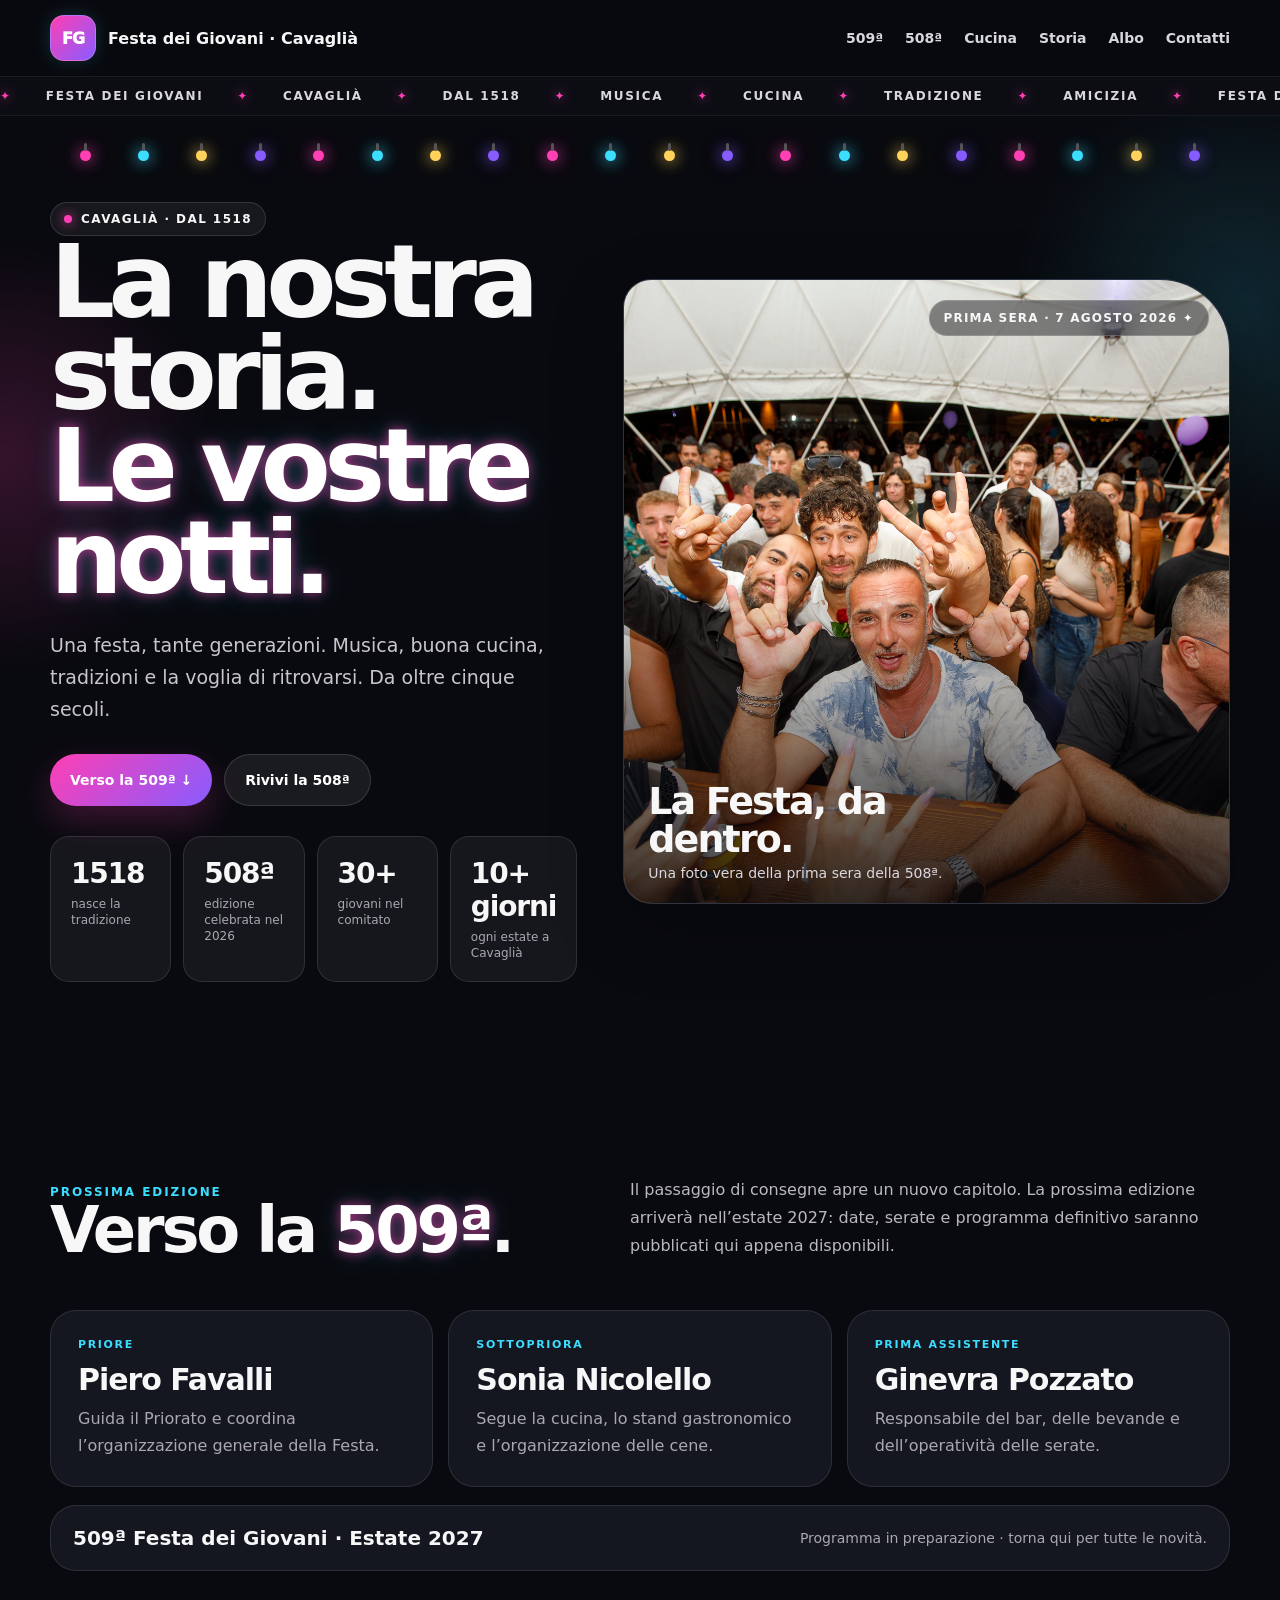
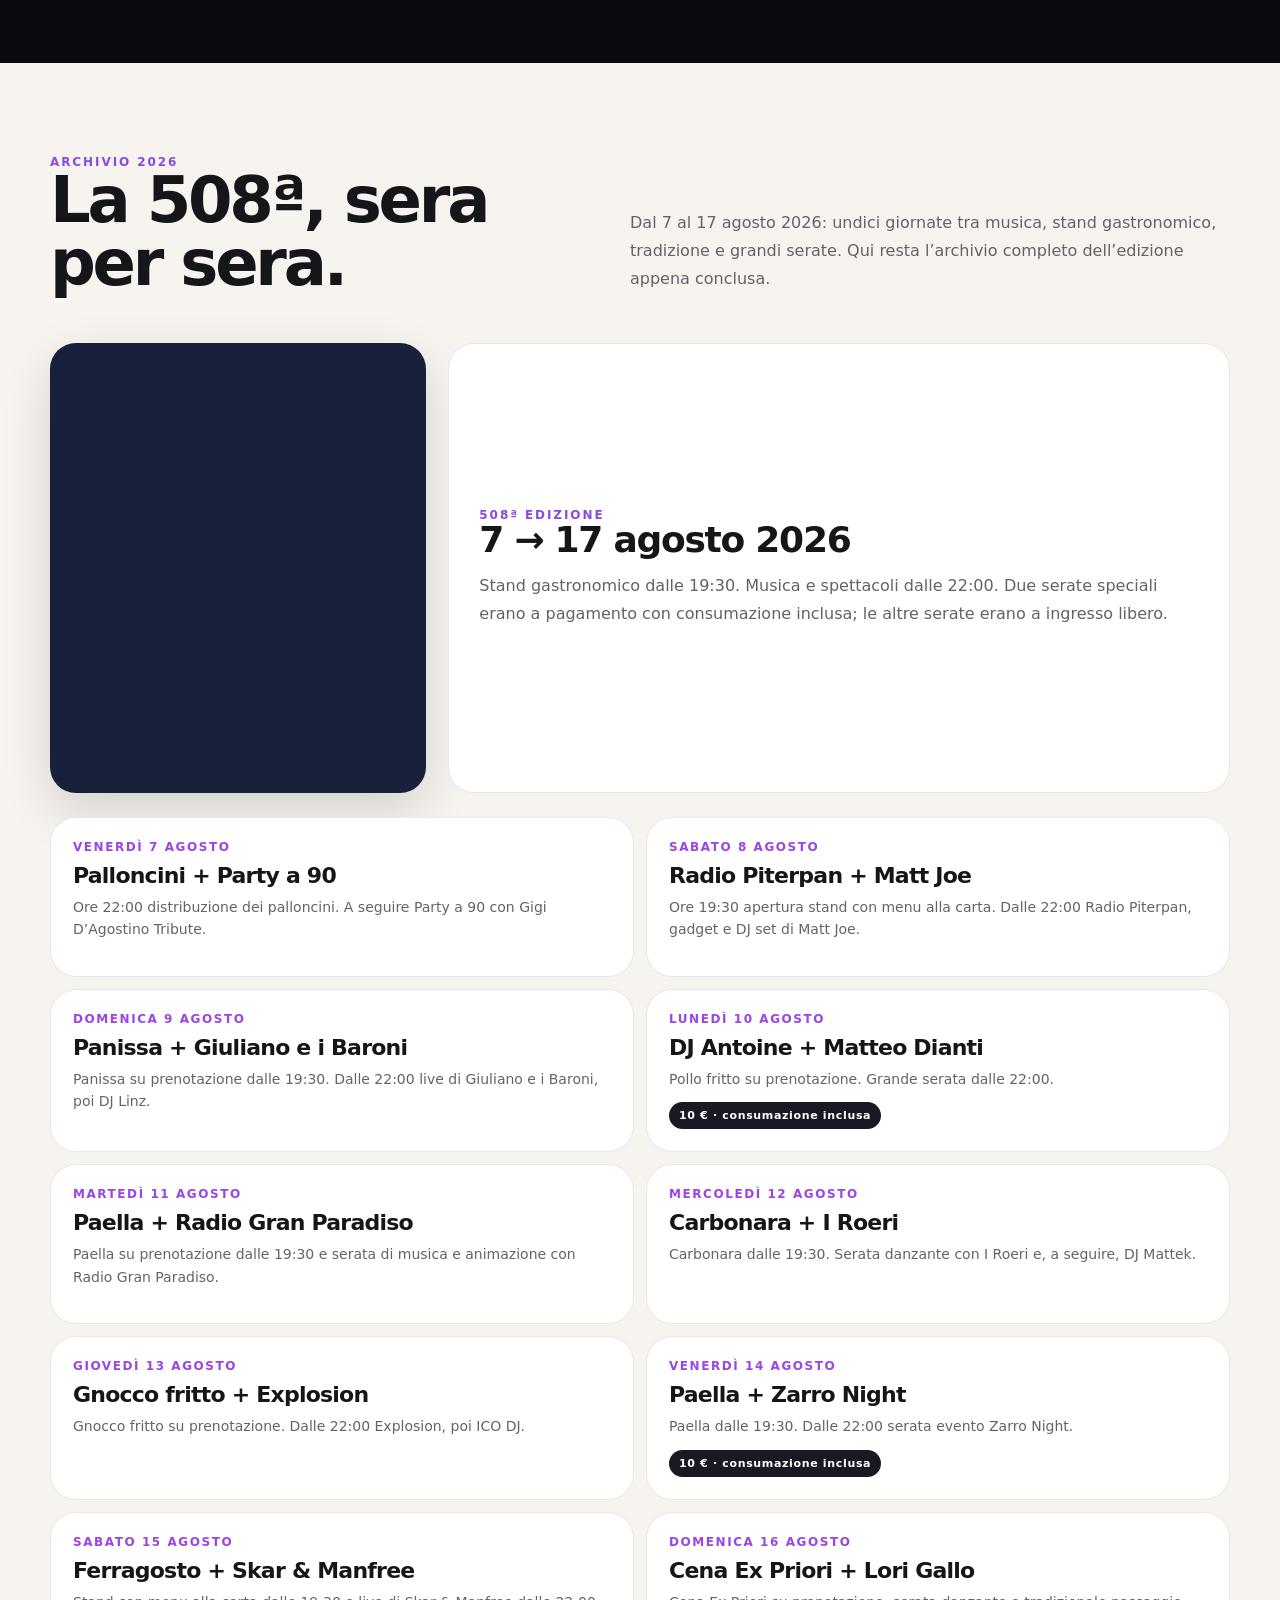
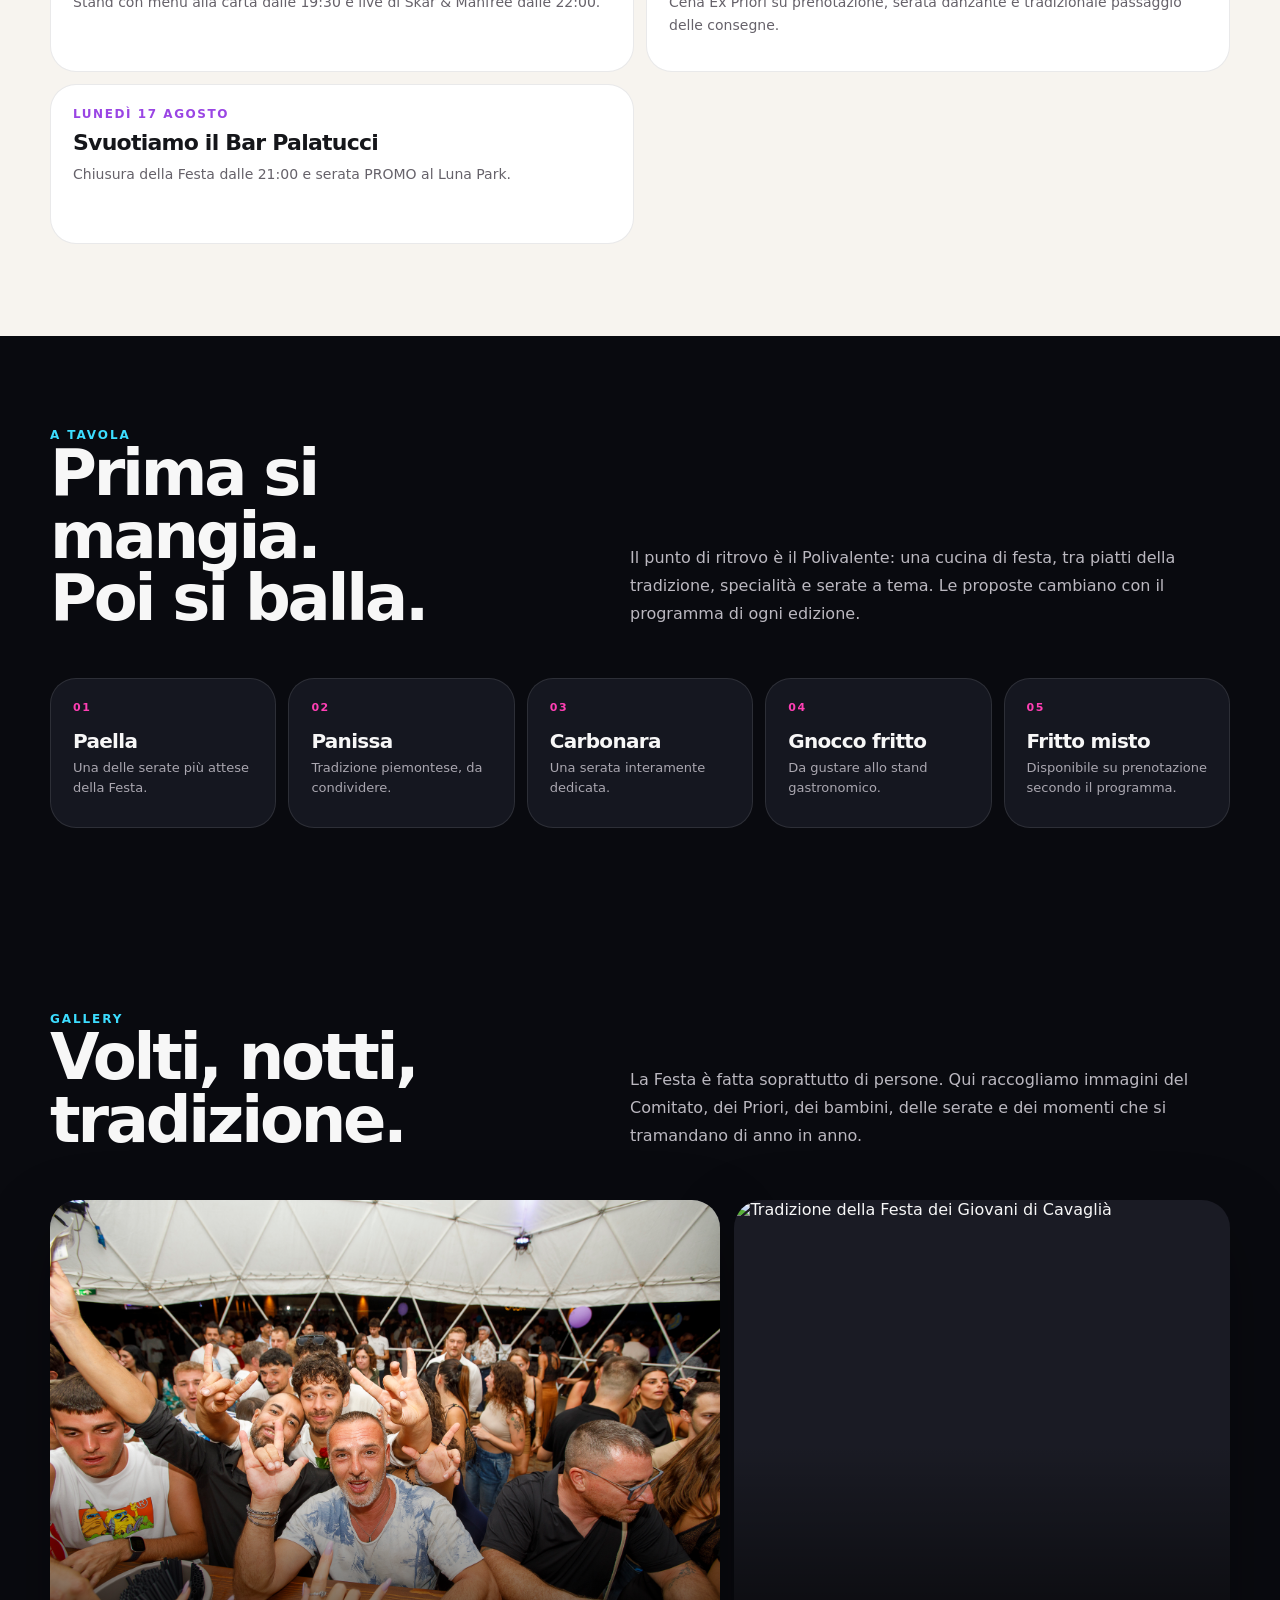
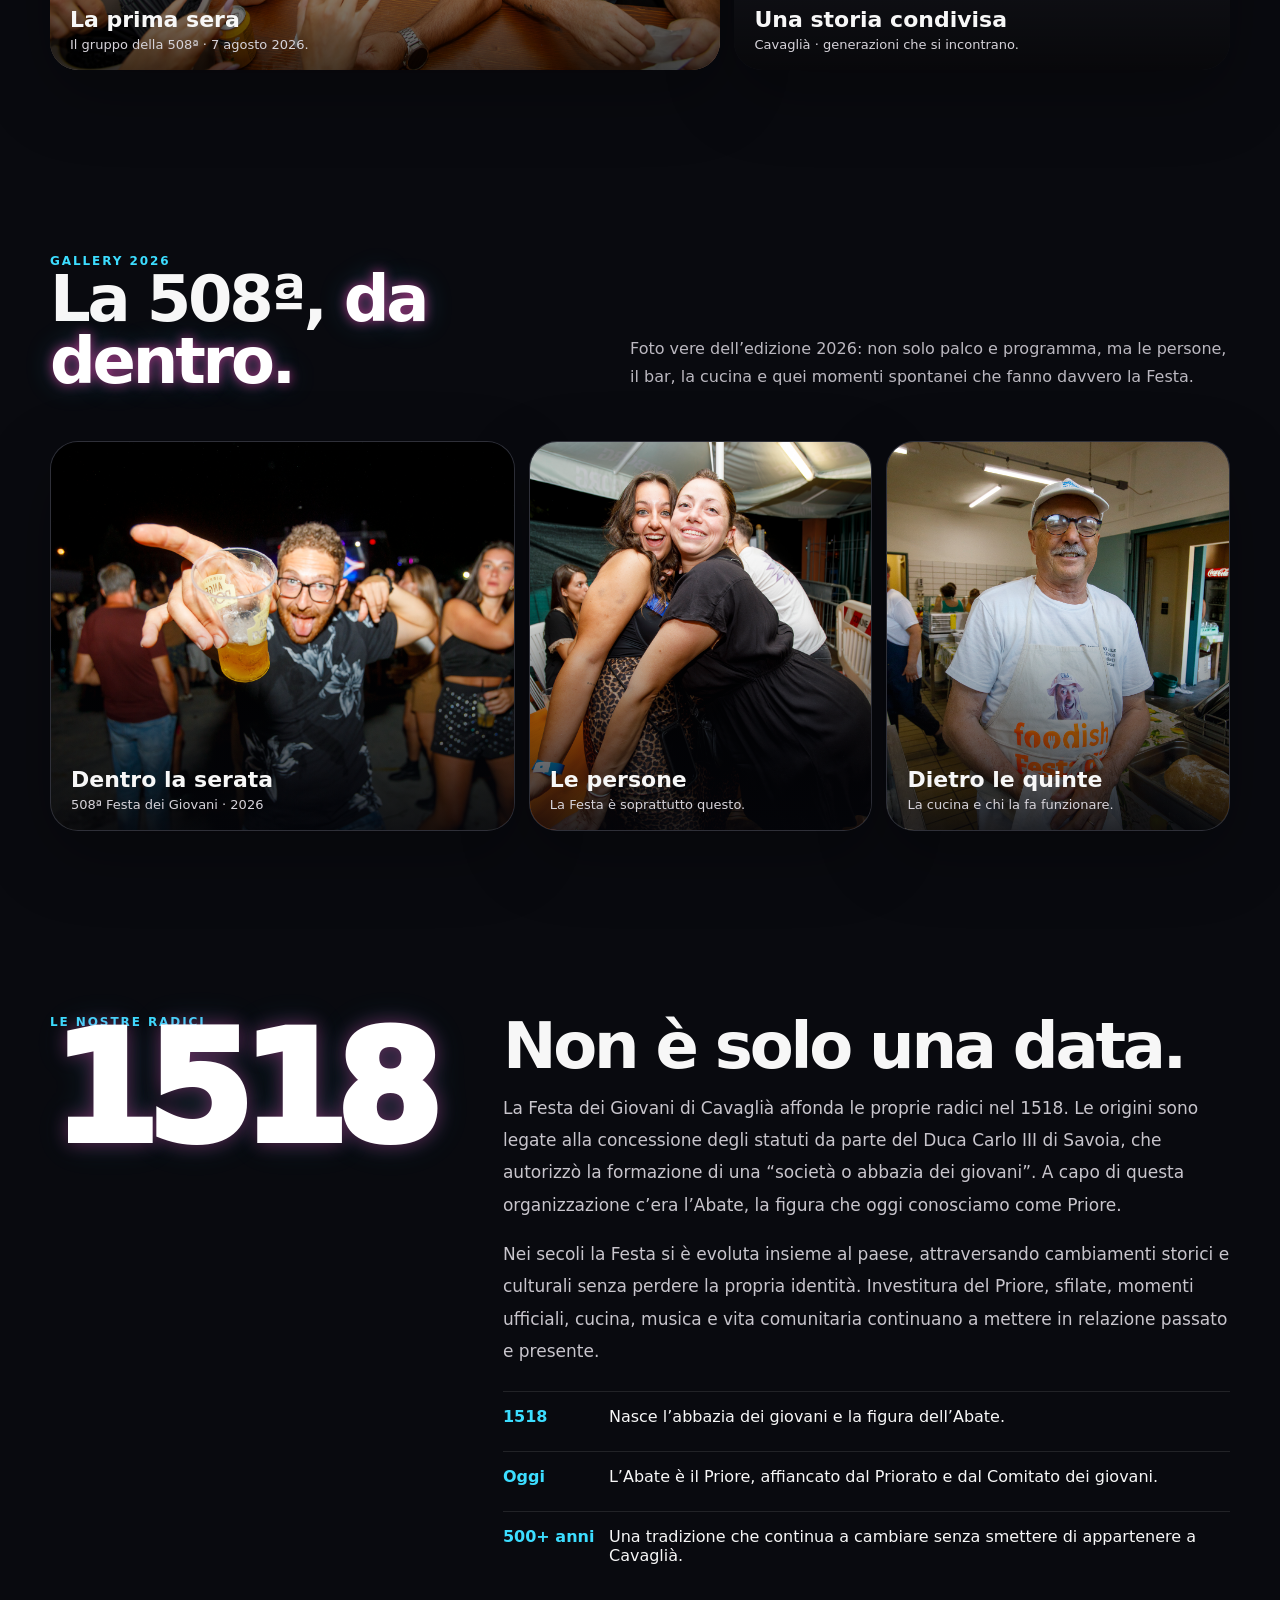
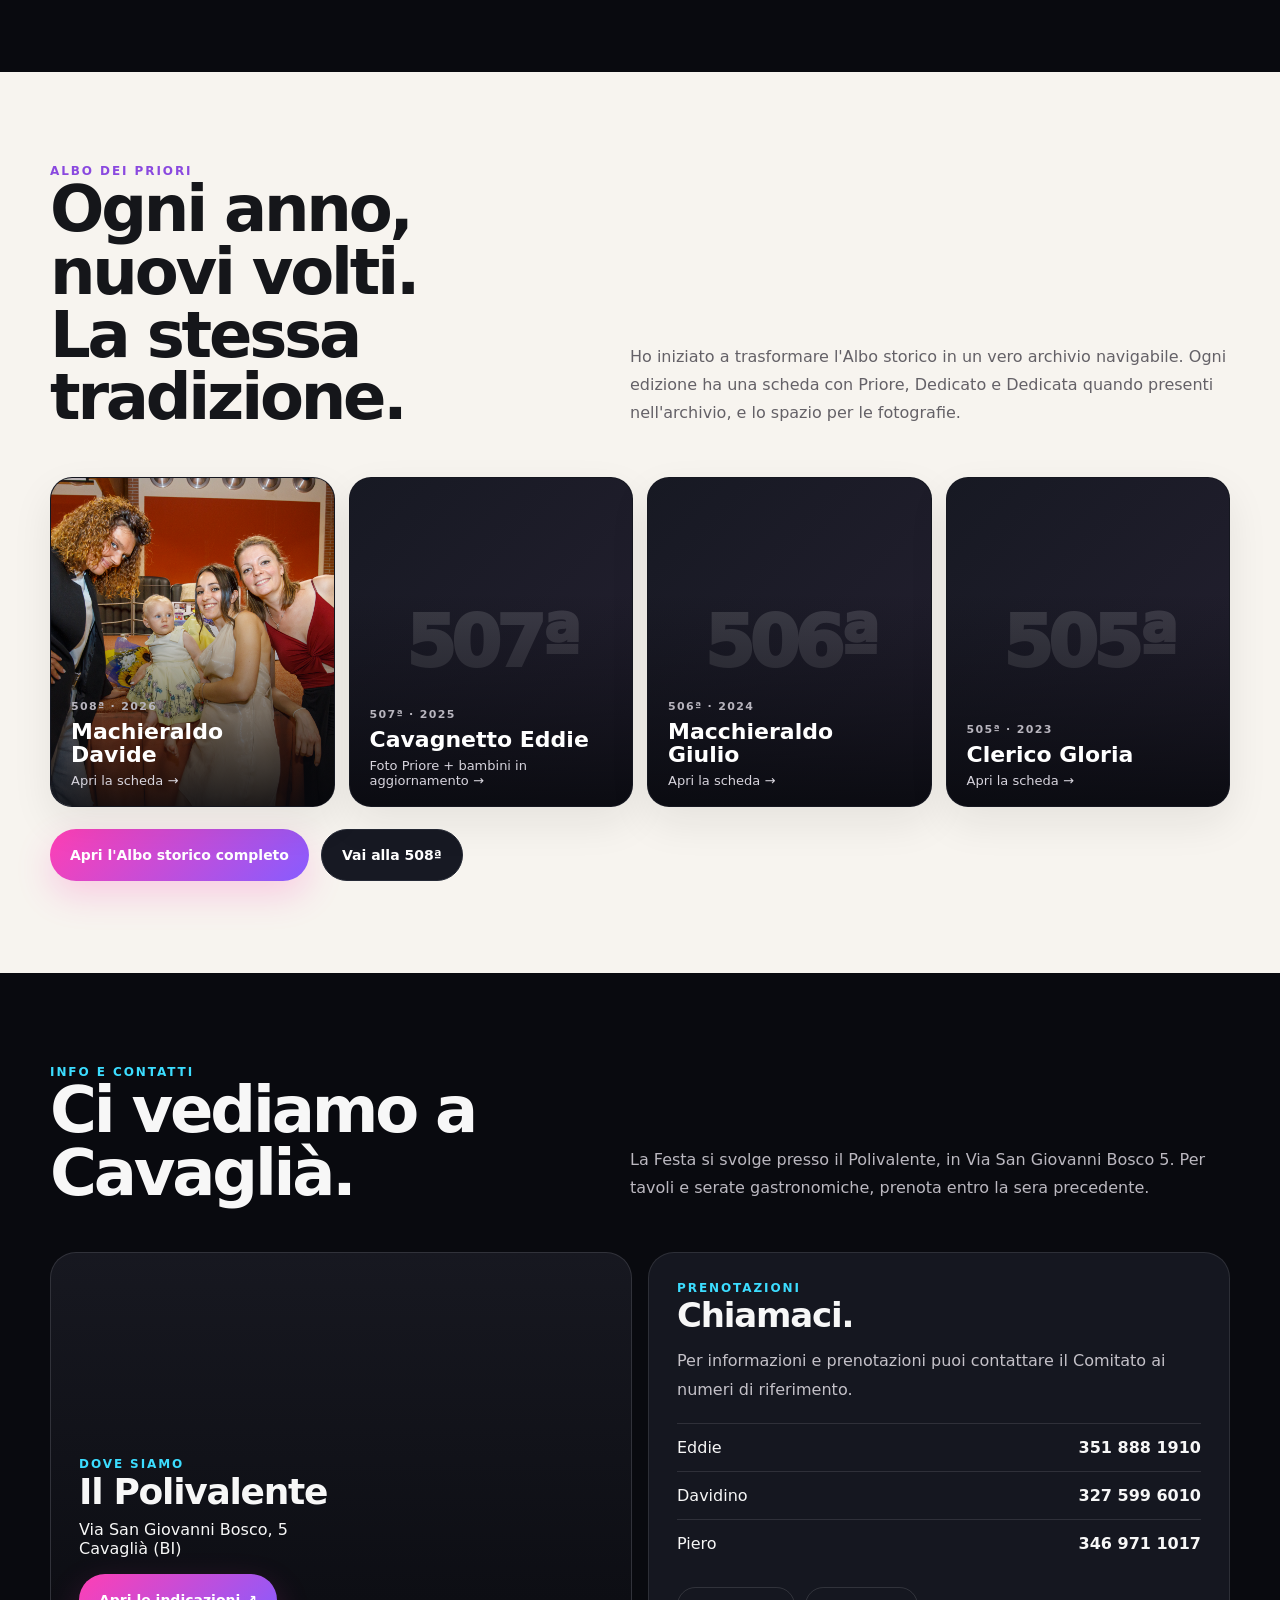
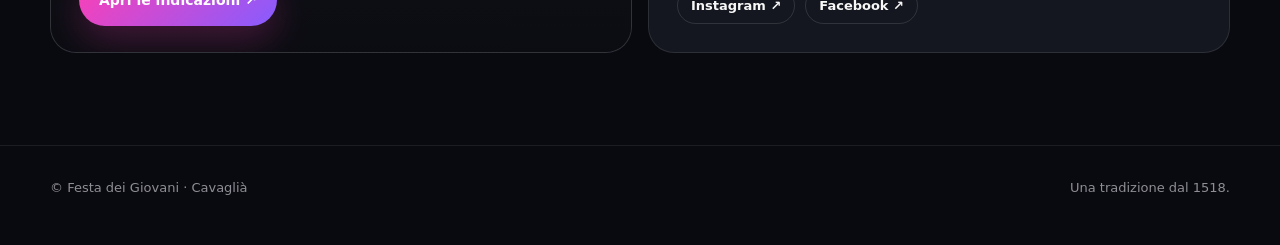
==== commit 7fd11457: "Sostituisce foto sconosciuti con gruppo prima sera" ====
--- a/docs/index.html
+++ b/docs/index.html
@@ -434,7 +434,7 @@
       <p class="section-copy">La Festa è fatta soprattutto di persone. Qui raccogliamo immagini del Comitato, dei Priori, dei bambini, delle serate e dei momenti che si tramandano di anno in anno.</p>
     </div>
     <div class="gallery-grid">
-      <div class="gallery-main reveal"><img src="https://www.festadeigiovani.com/wp-content/uploads/2025/04/IMG_4598-683x1024.jpg" alt="Festa dei Giovani di Cavaglià" loading="lazy"><div class="gallery-caption"><b>Il Comitato</b><span>Una festa costruita dai giovani.</span></div></div>
+      <div class="gallery-main reveal"><div class="gallery-loading">Foto della 508ª…</div><img data-b64-src="assets/hero-prima-sera-2026.b64" alt="Foto di gruppo della prima sera della 508ª Festa dei Giovani" loading="lazy"><div class="gallery-caption"><b>La prima sera</b><span>Il gruppo della 508ª · 7 agosto 2026.</span></div></div>
       <div class="gallery-side reveal"><img src="https://www.festadeigiovani.com/wp-content/uploads/2025/04/IMG_1513.jpeg" alt="Tradizione della Festa dei Giovani di Cavaglià" loading="lazy"><div class="gallery-caption"><b>Una storia condivisa</b><span>Cavaglià · generazioni che si incontrano.</span></div></div>
     </div>
   </div>
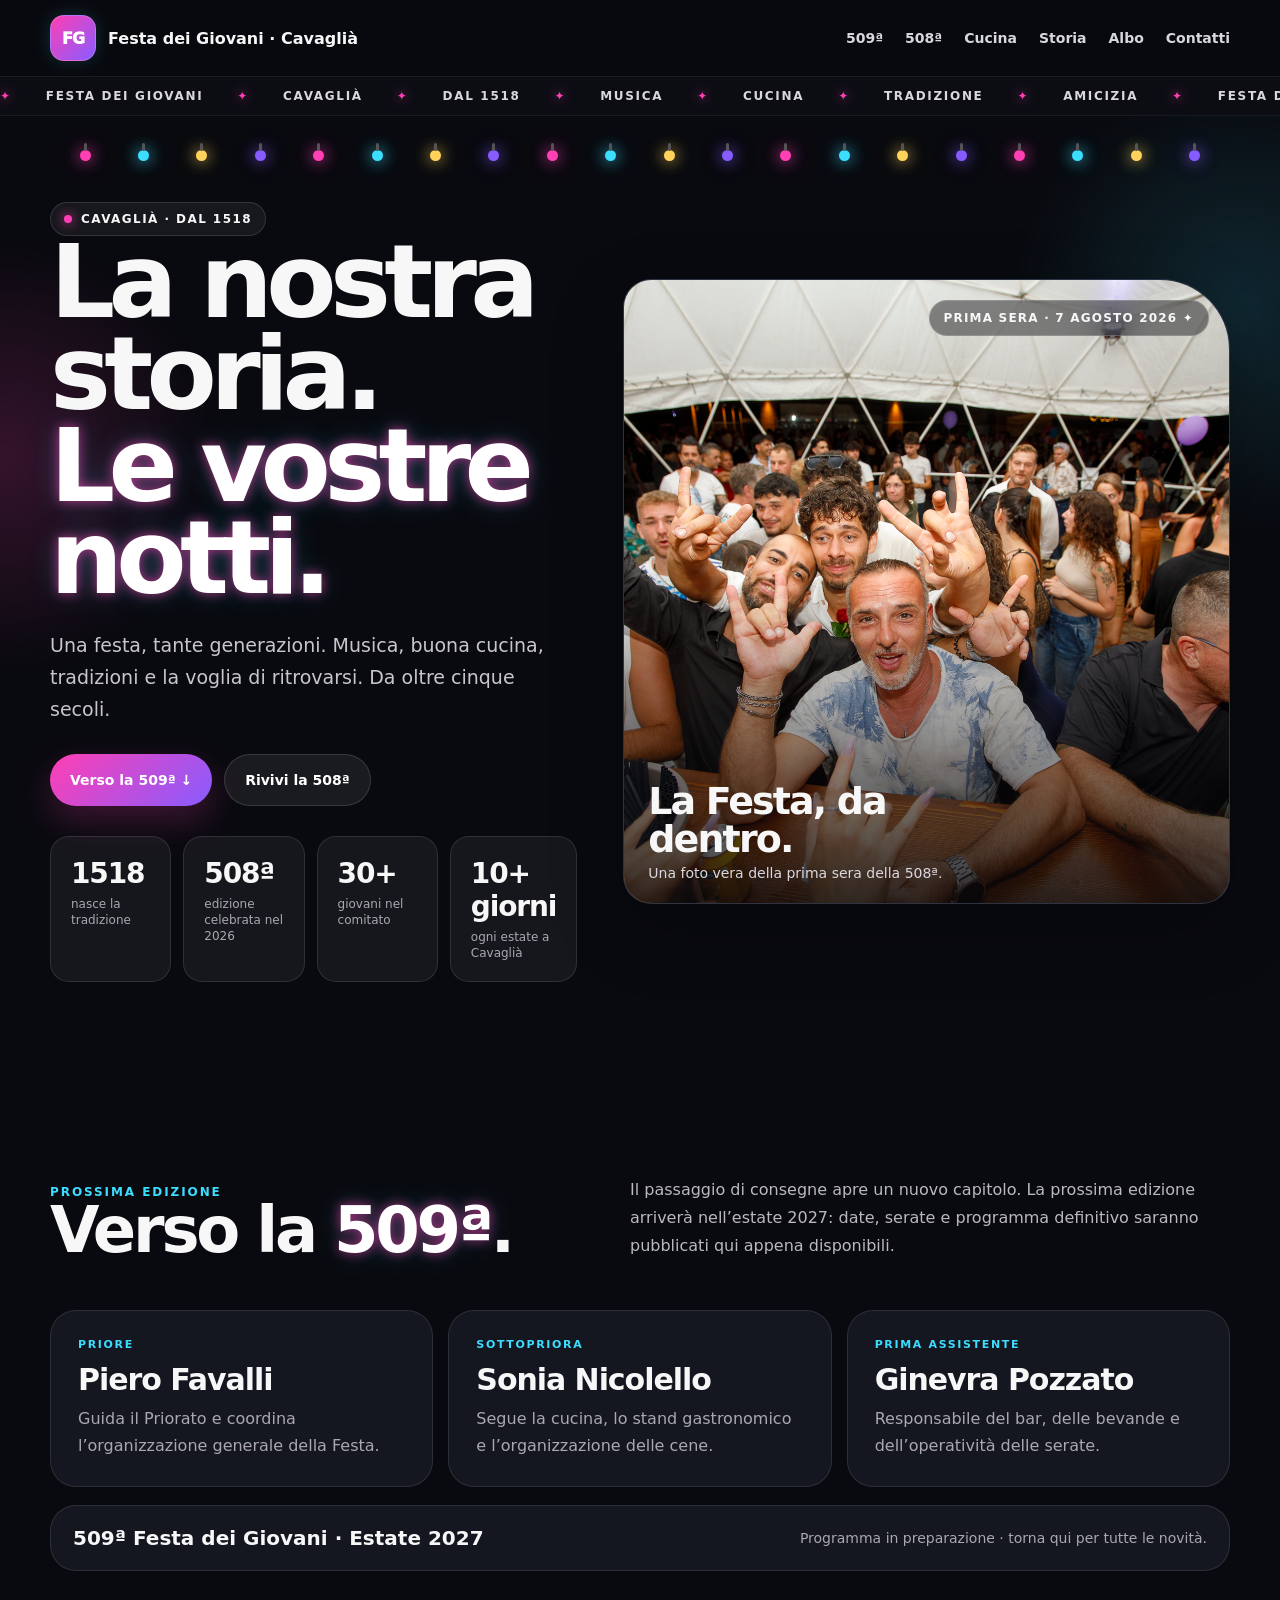
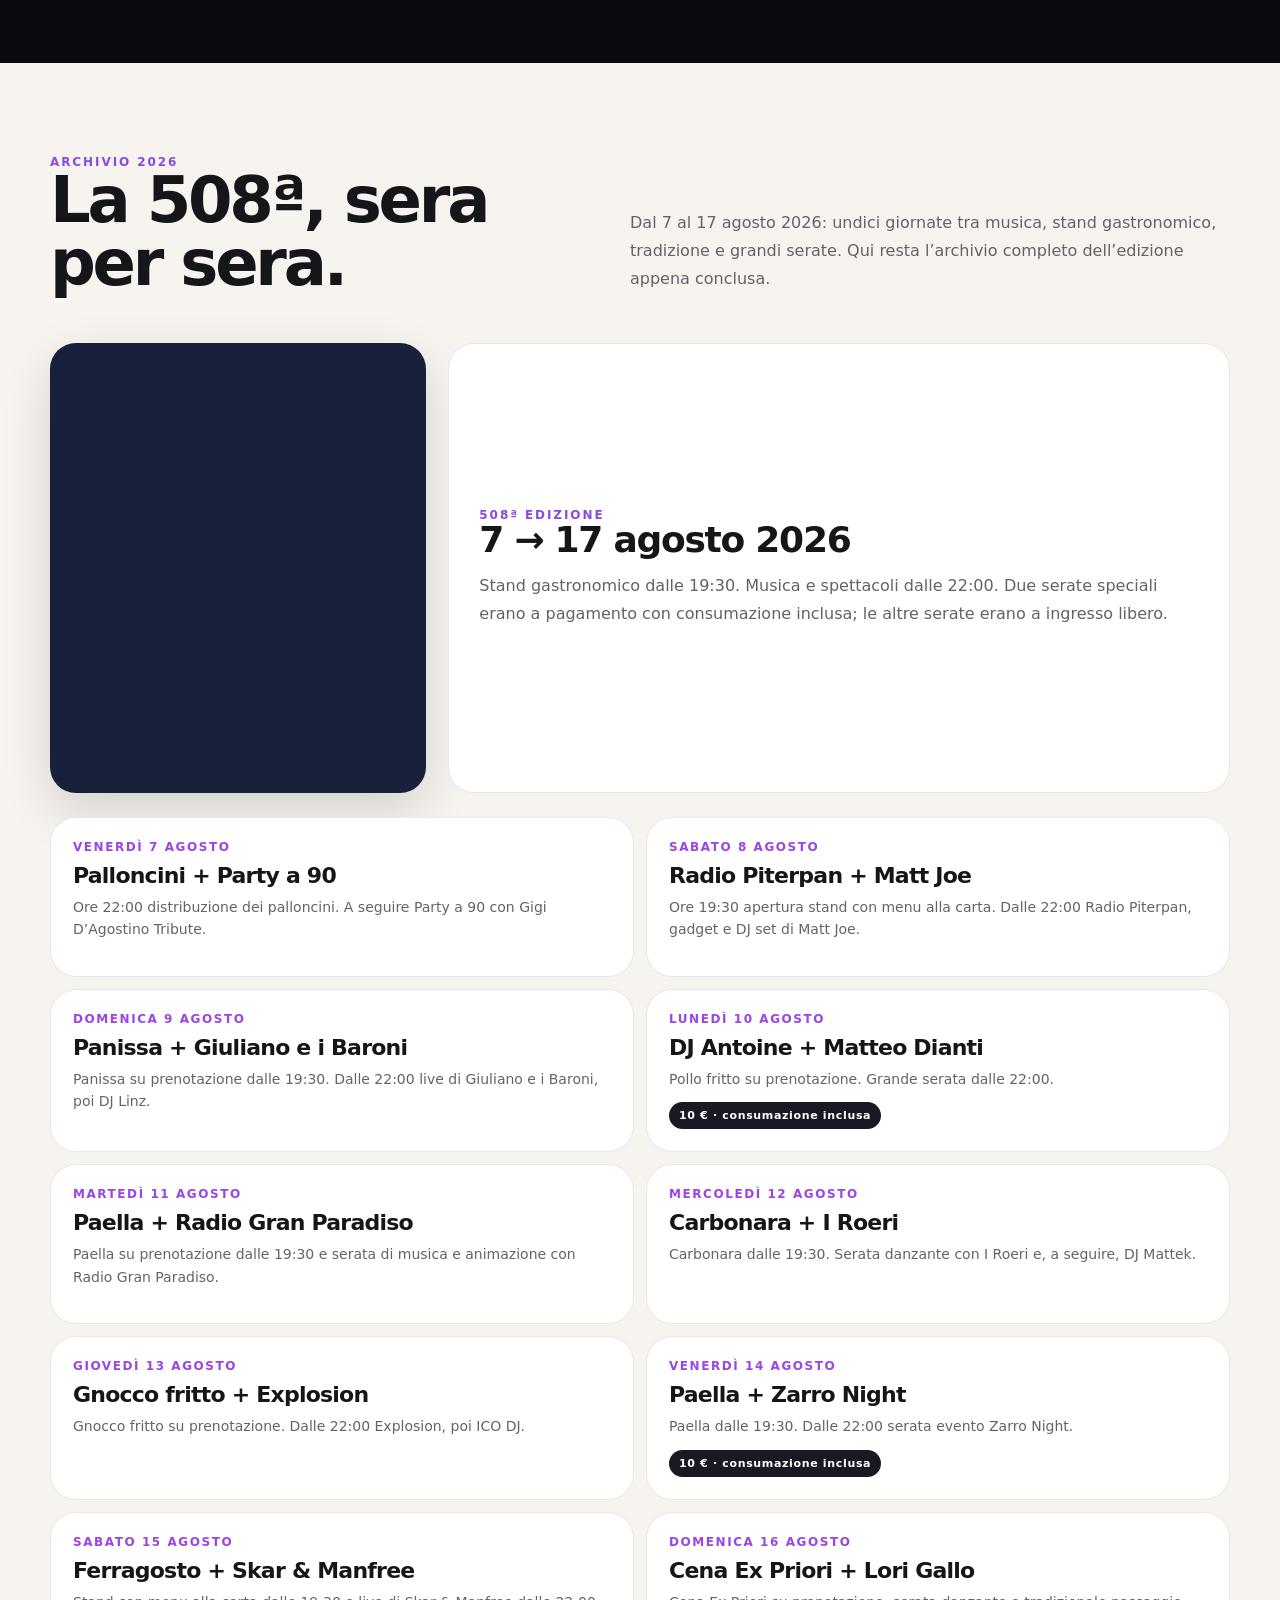
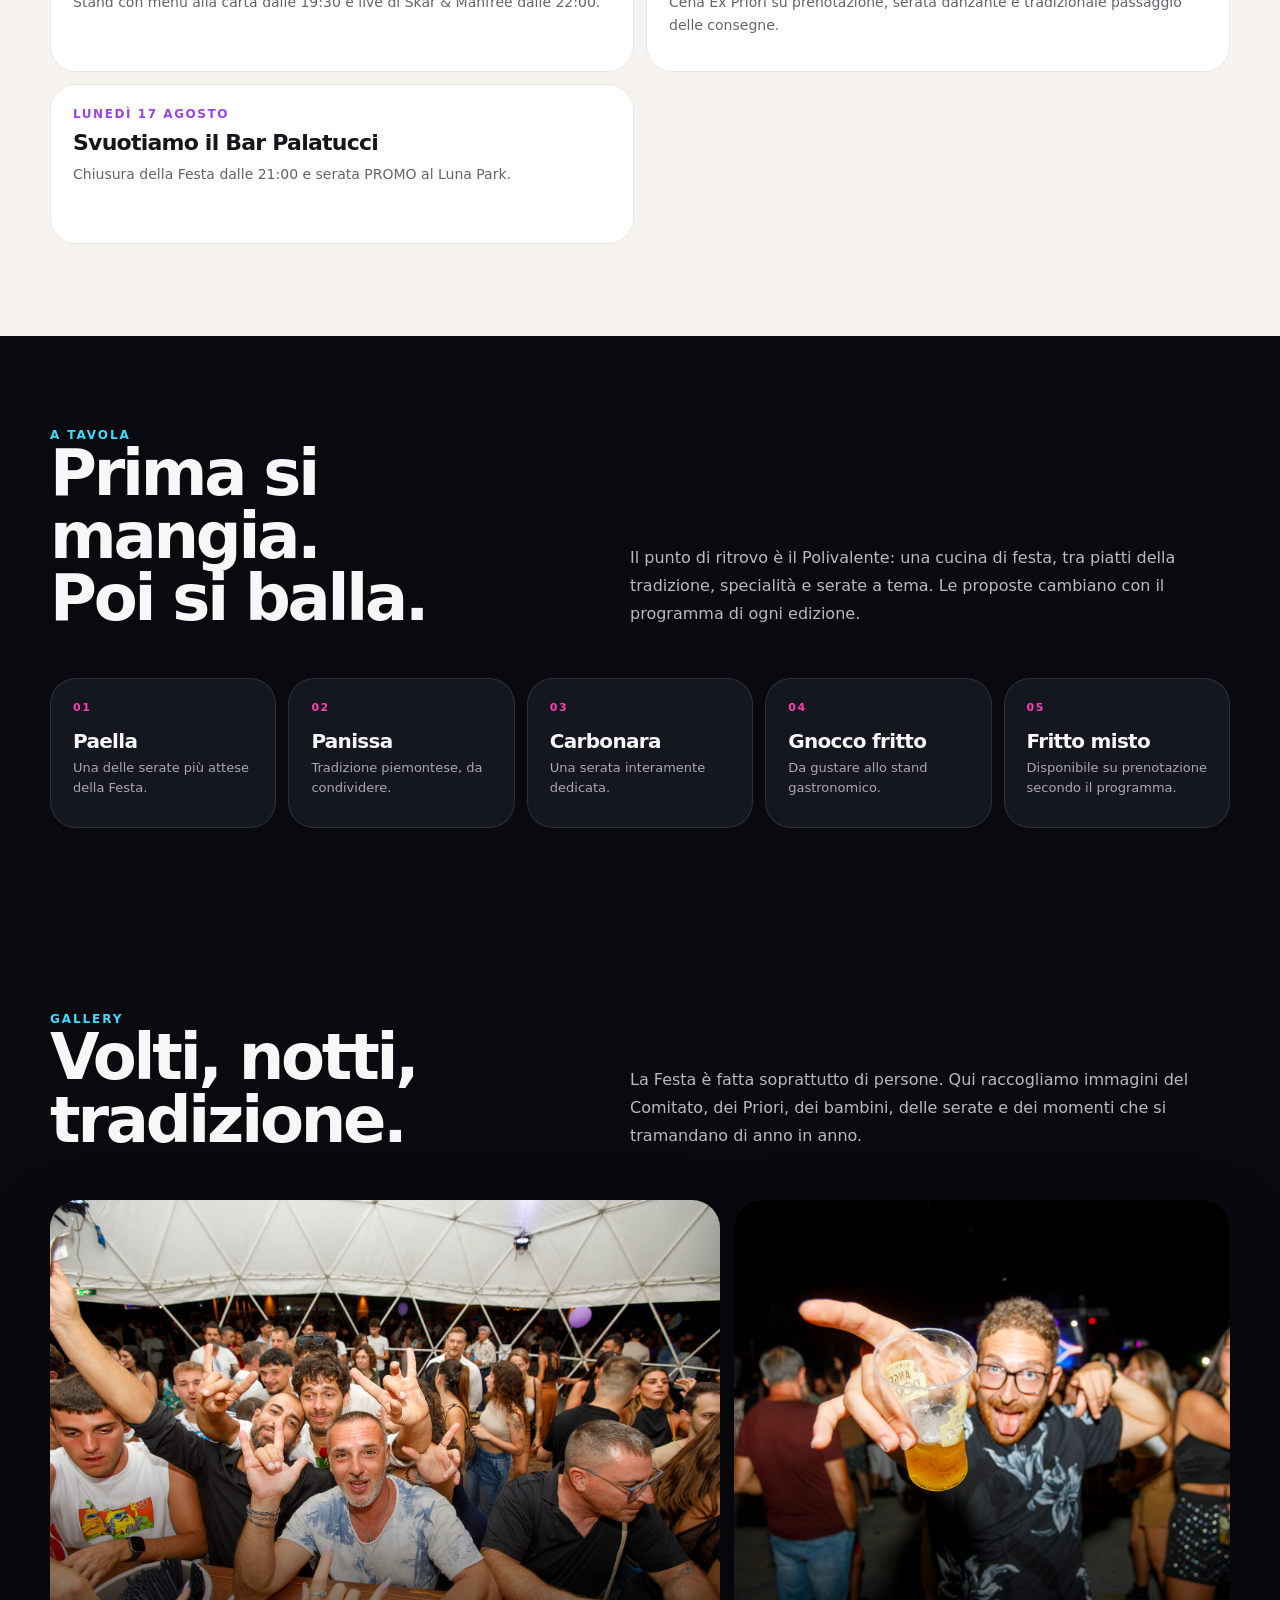
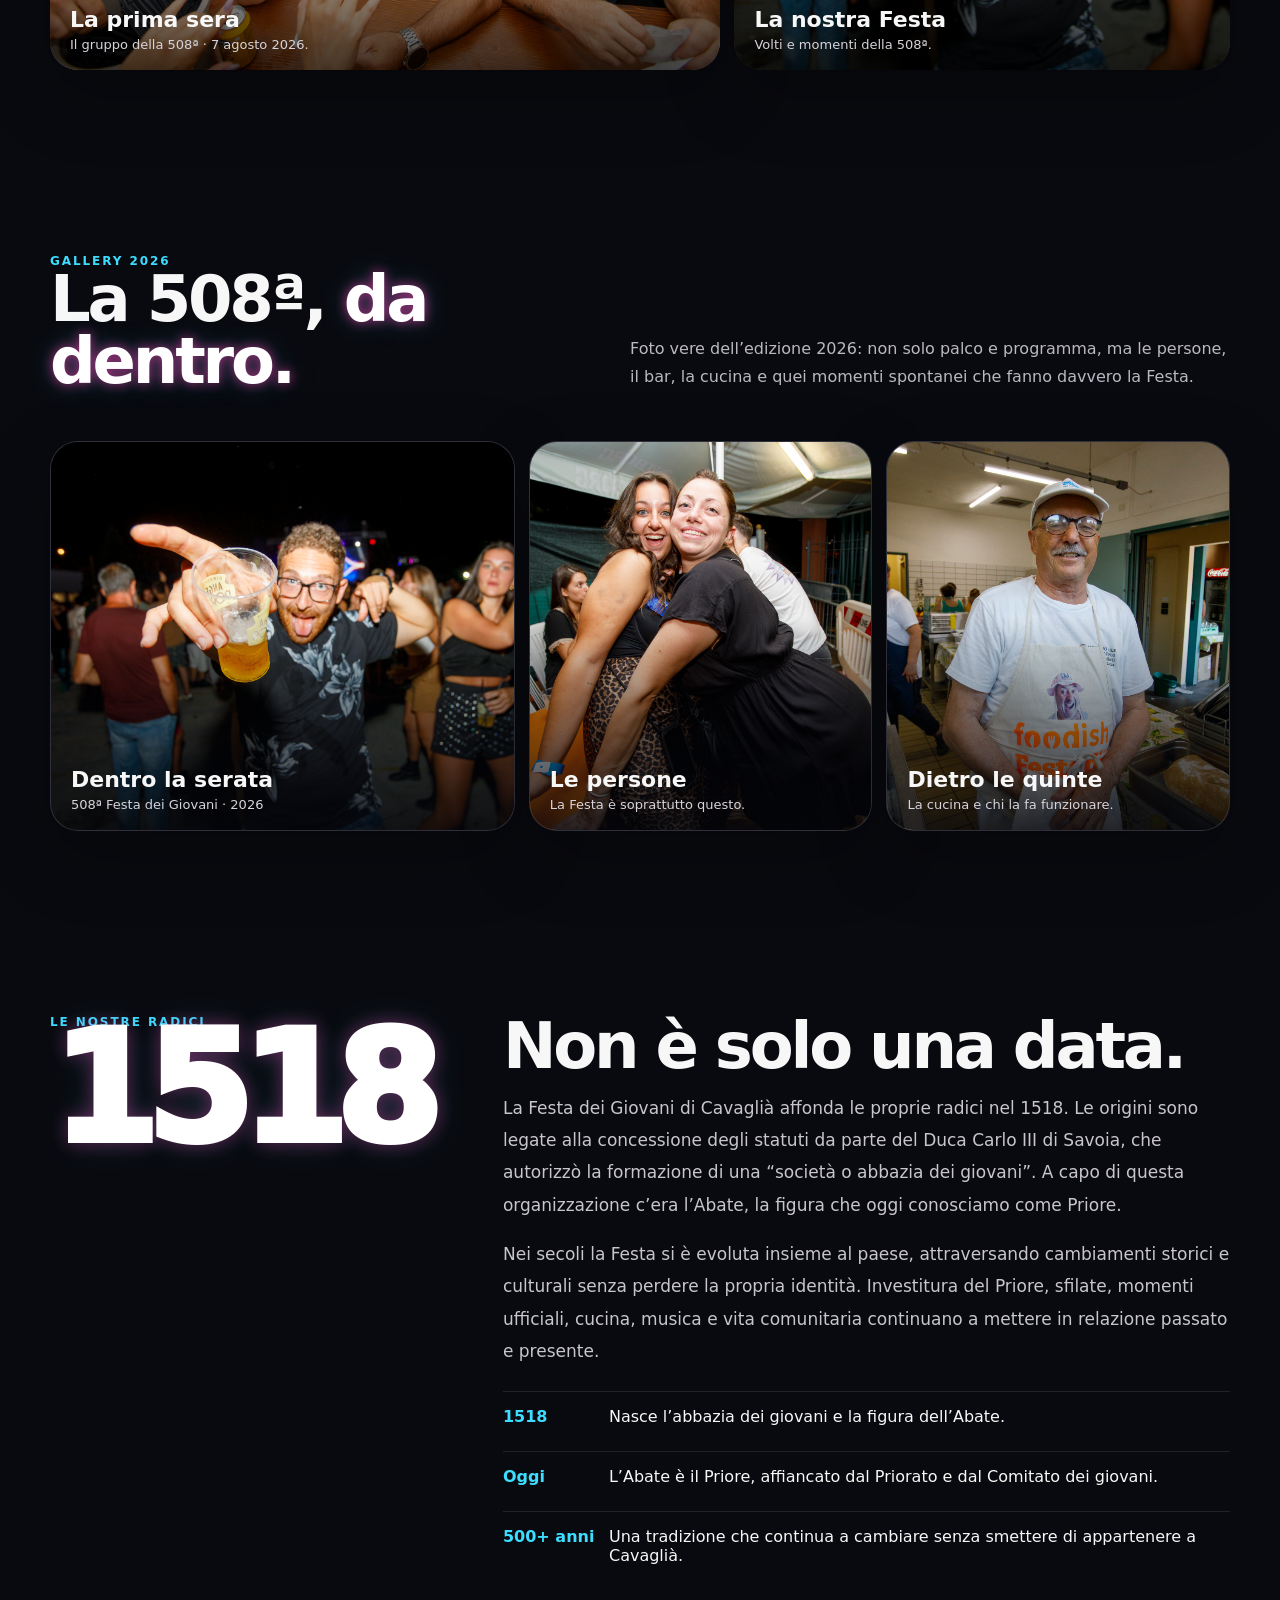
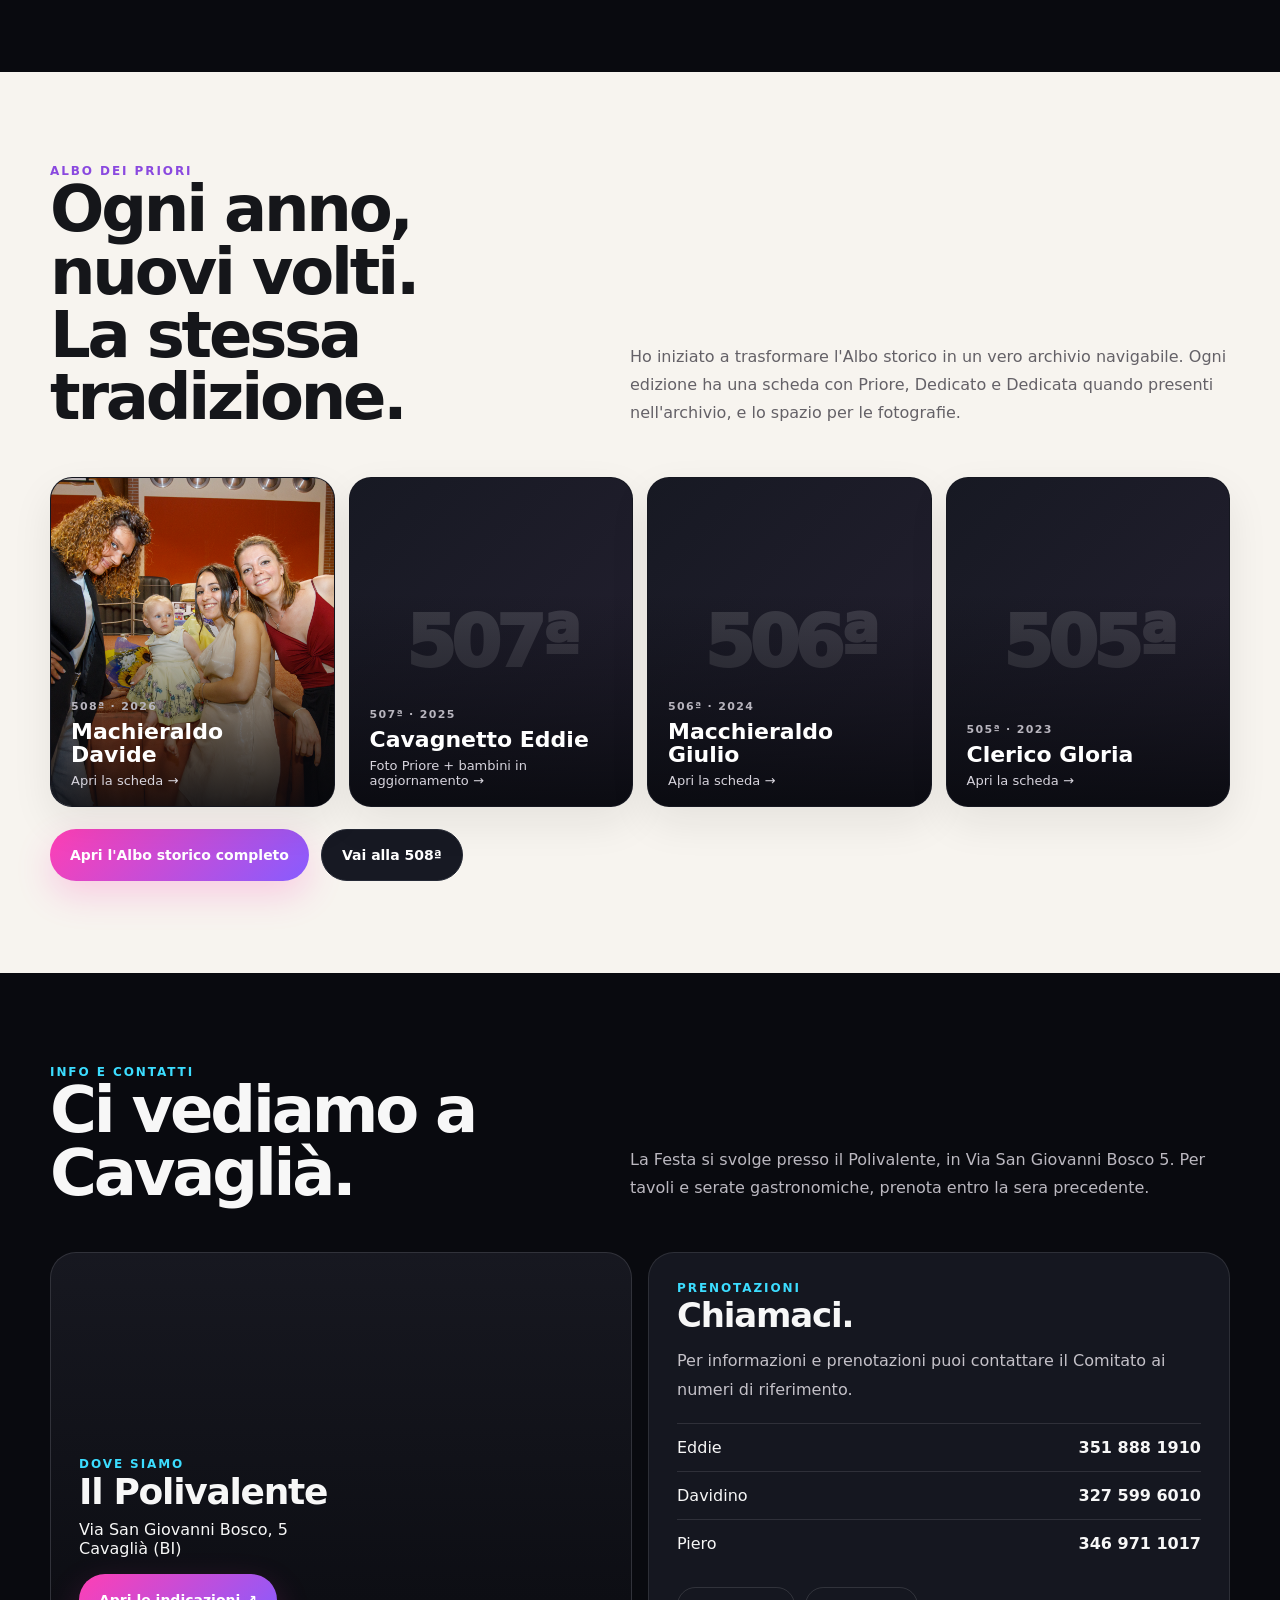
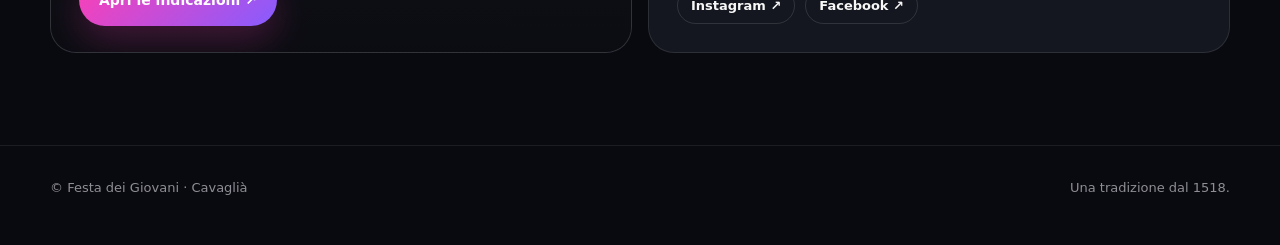
==== commit 75976fc2: "Rimuove seconda foto estranea dalla gallery" ====
--- a/docs/index.html
+++ b/docs/index.html
@@ -435,7 +435,7 @@
     </div>
     <div class="gallery-grid">
       <div class="gallery-main reveal"><div class="gallery-loading">Foto della 508ª…</div><img data-b64-src="assets/hero-prima-sera-2026.b64" alt="Foto di gruppo della prima sera della 508ª Festa dei Giovani" loading="lazy"><div class="gallery-caption"><b>La prima sera</b><span>Il gruppo della 508ª · 7 agosto 2026.</span></div></div>
-      <div class="gallery-side reveal"><img src="https://www.festadeigiovani.com/wp-content/uploads/2025/04/IMG_1513.jpeg" alt="Tradizione della Festa dei Giovani di Cavaglià" loading="lazy"><div class="gallery-caption"><b>Una storia condivisa</b><span>Cavaglià · generazioni che si incontrano.</span></div></div>
+      <div class="gallery-side reveal"><div class="gallery-loading">Foto della 508ª…</div><img data-b64-src="assets/fdg2026-serata.b64" alt="Momento della 508ª Festa dei Giovani" loading="lazy"><div class="gallery-caption"><b>La nostra Festa</b><span>Volti e momenti della 508ª.</span></div></div>
     </div>
   </div>
 </section>
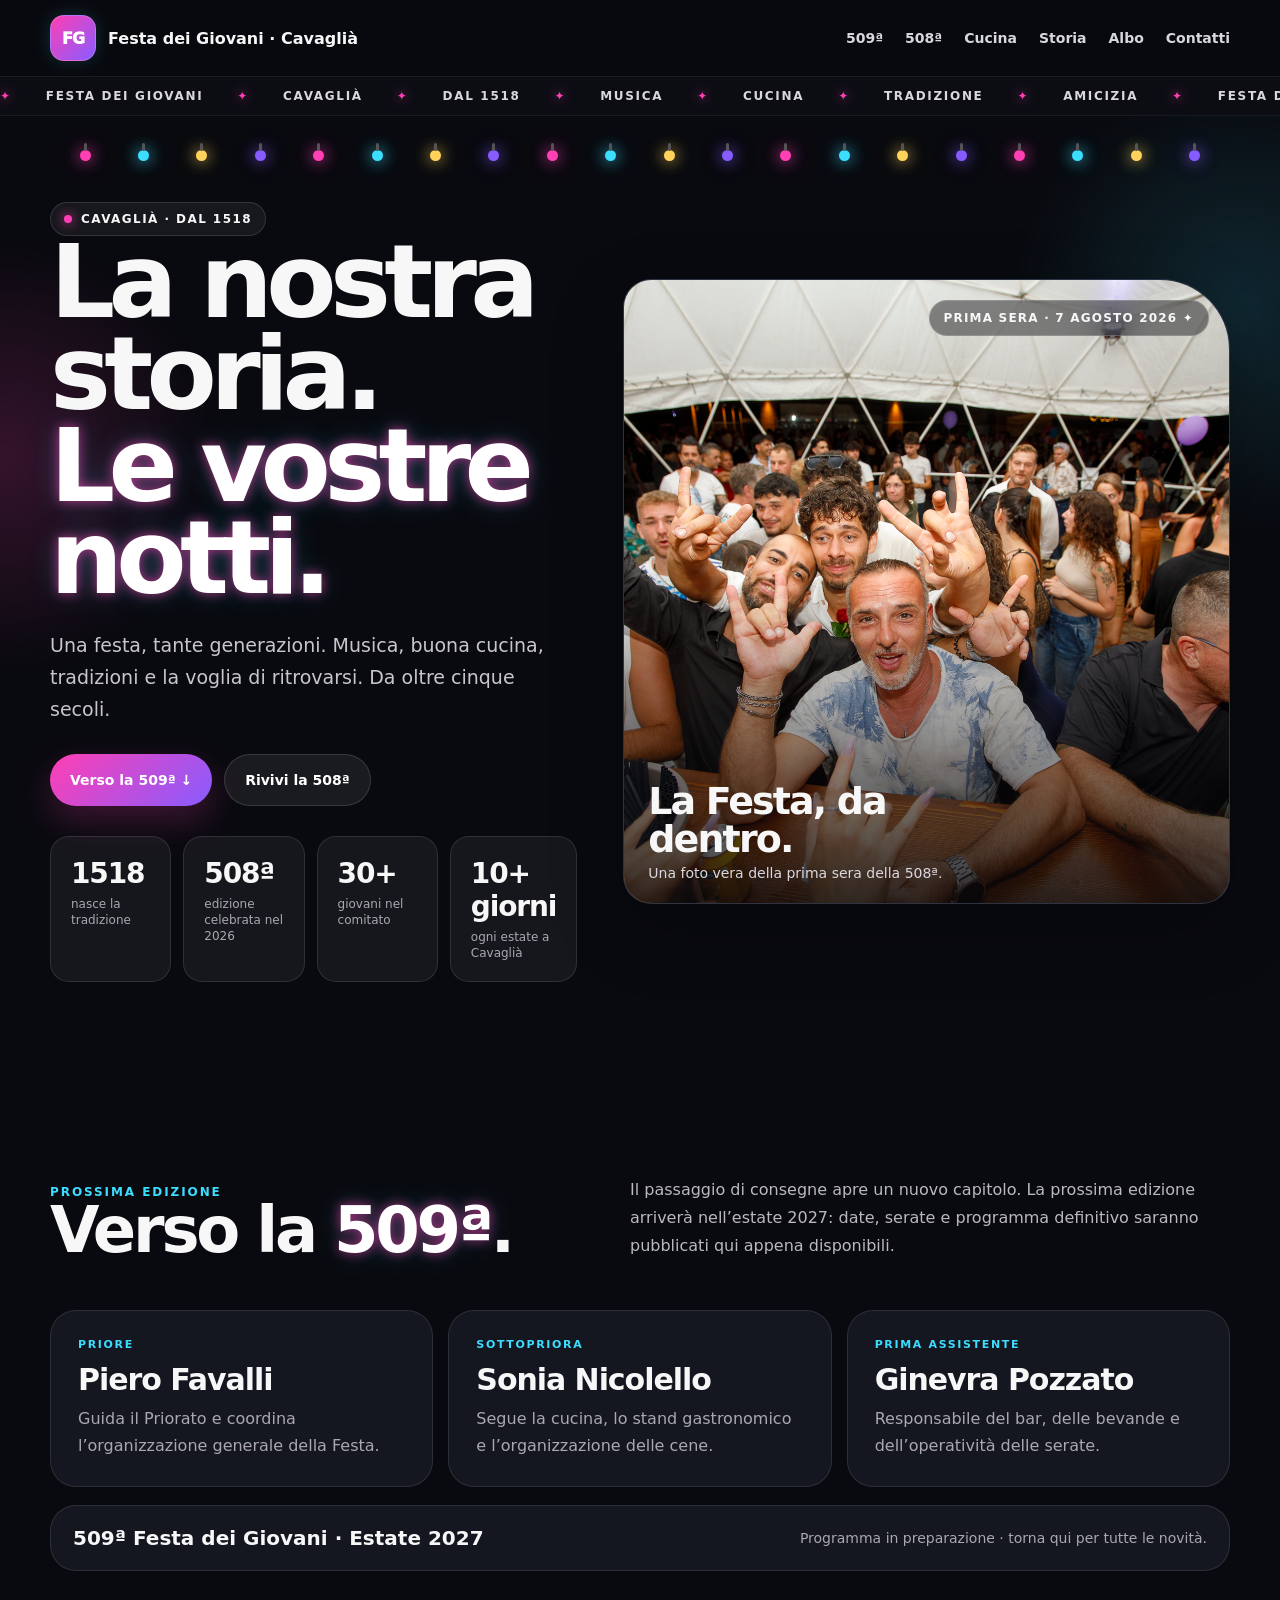
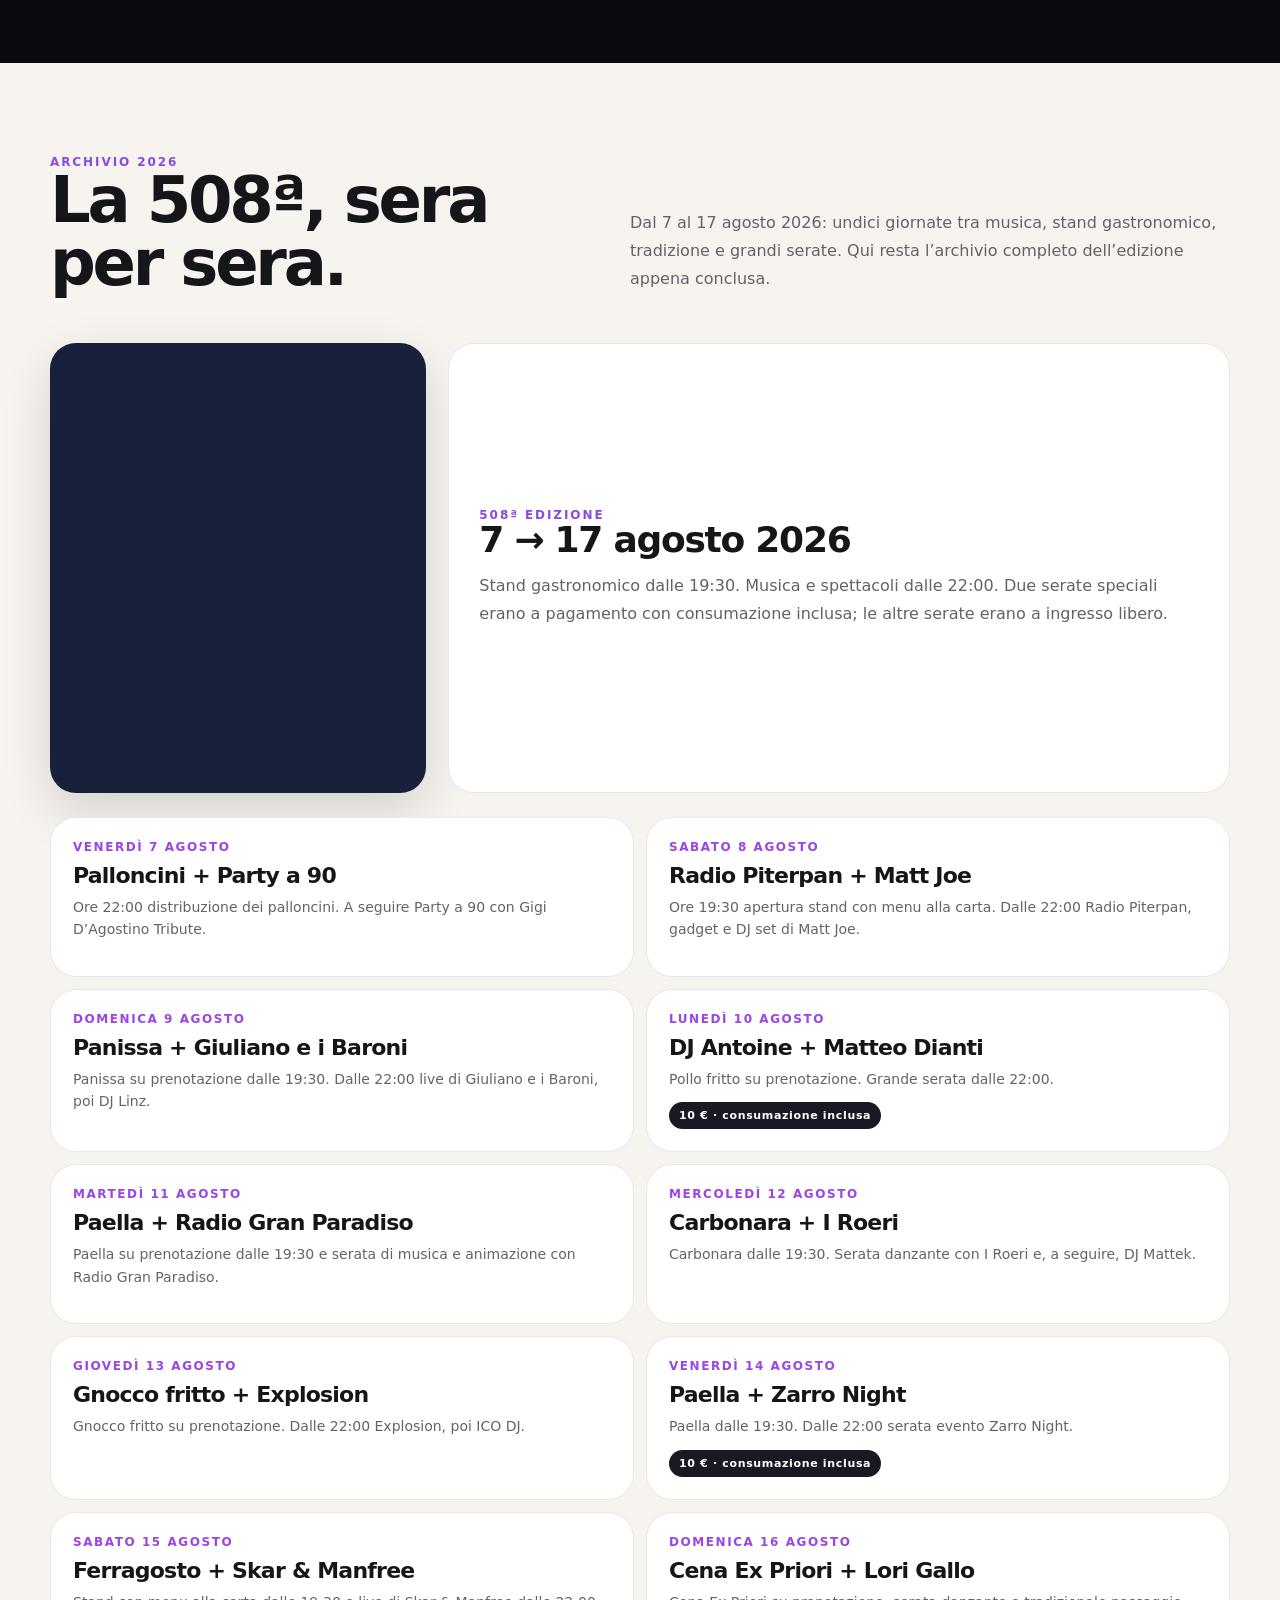
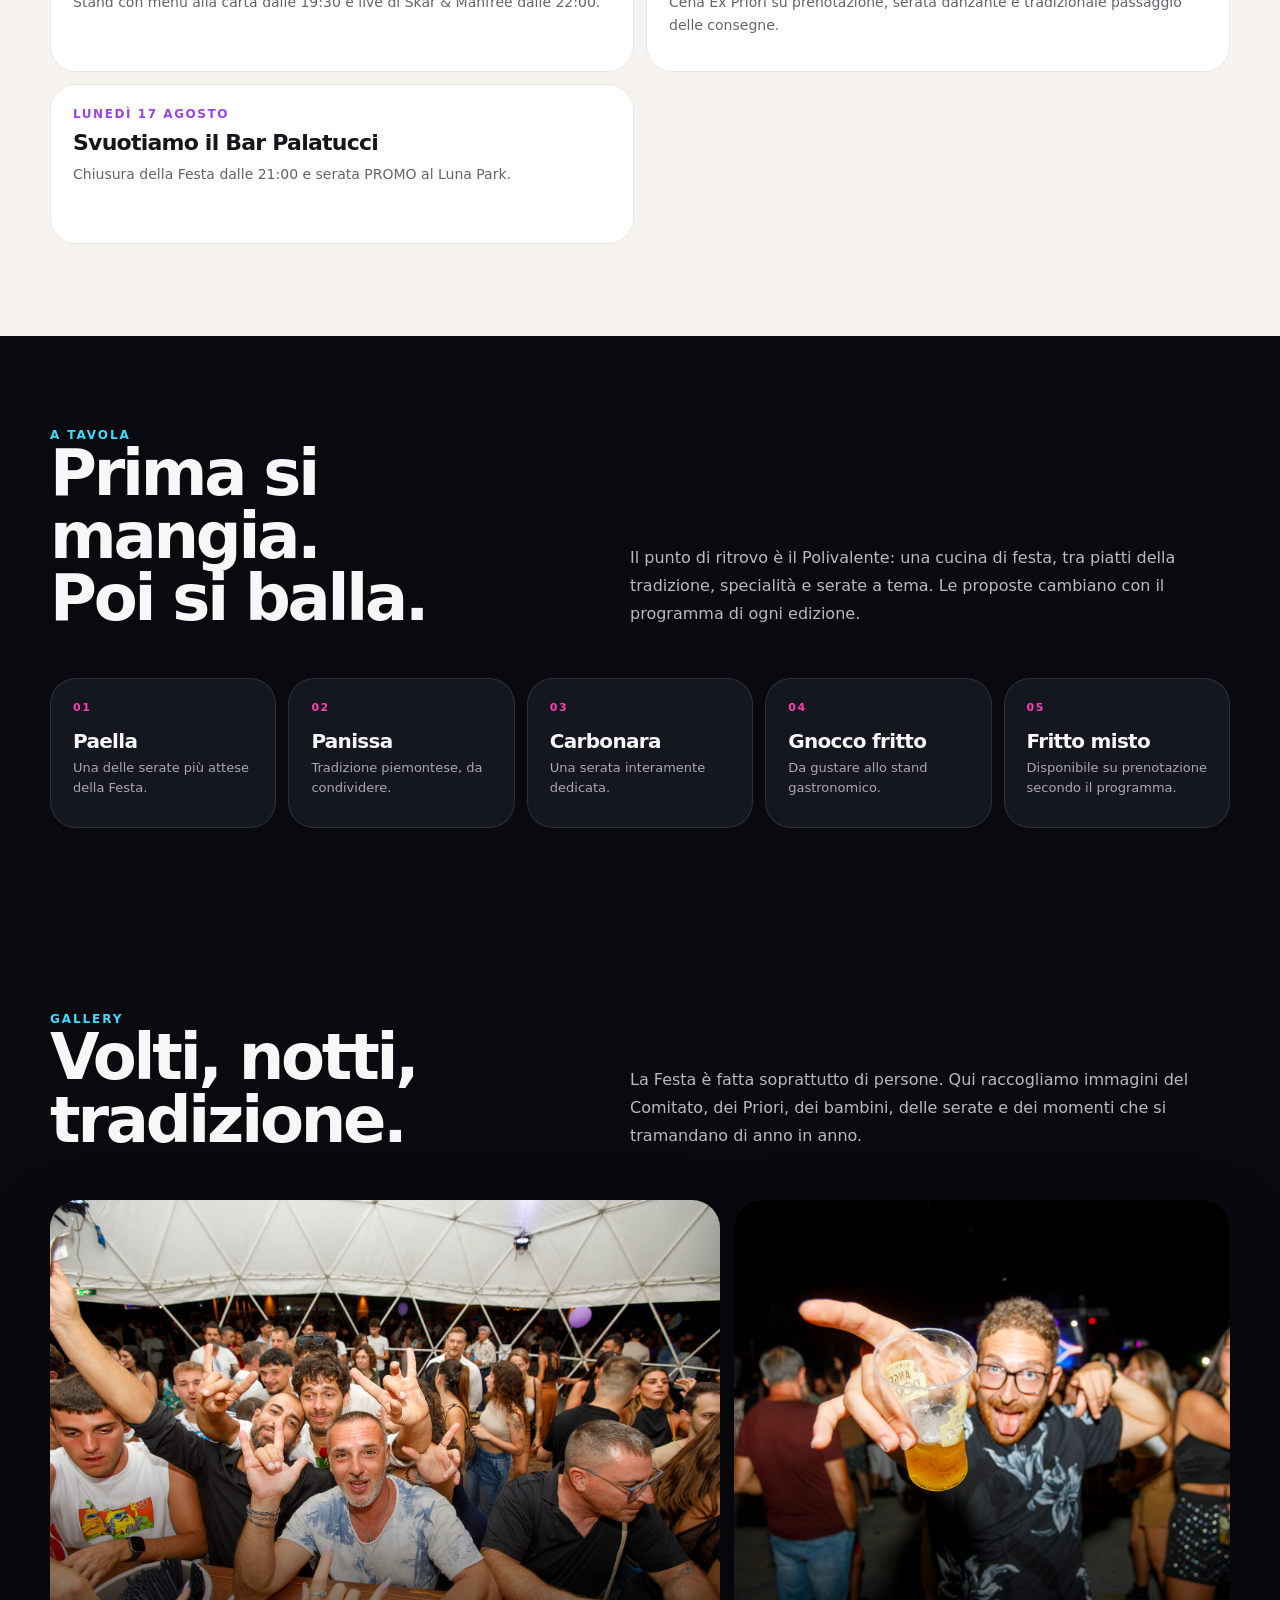
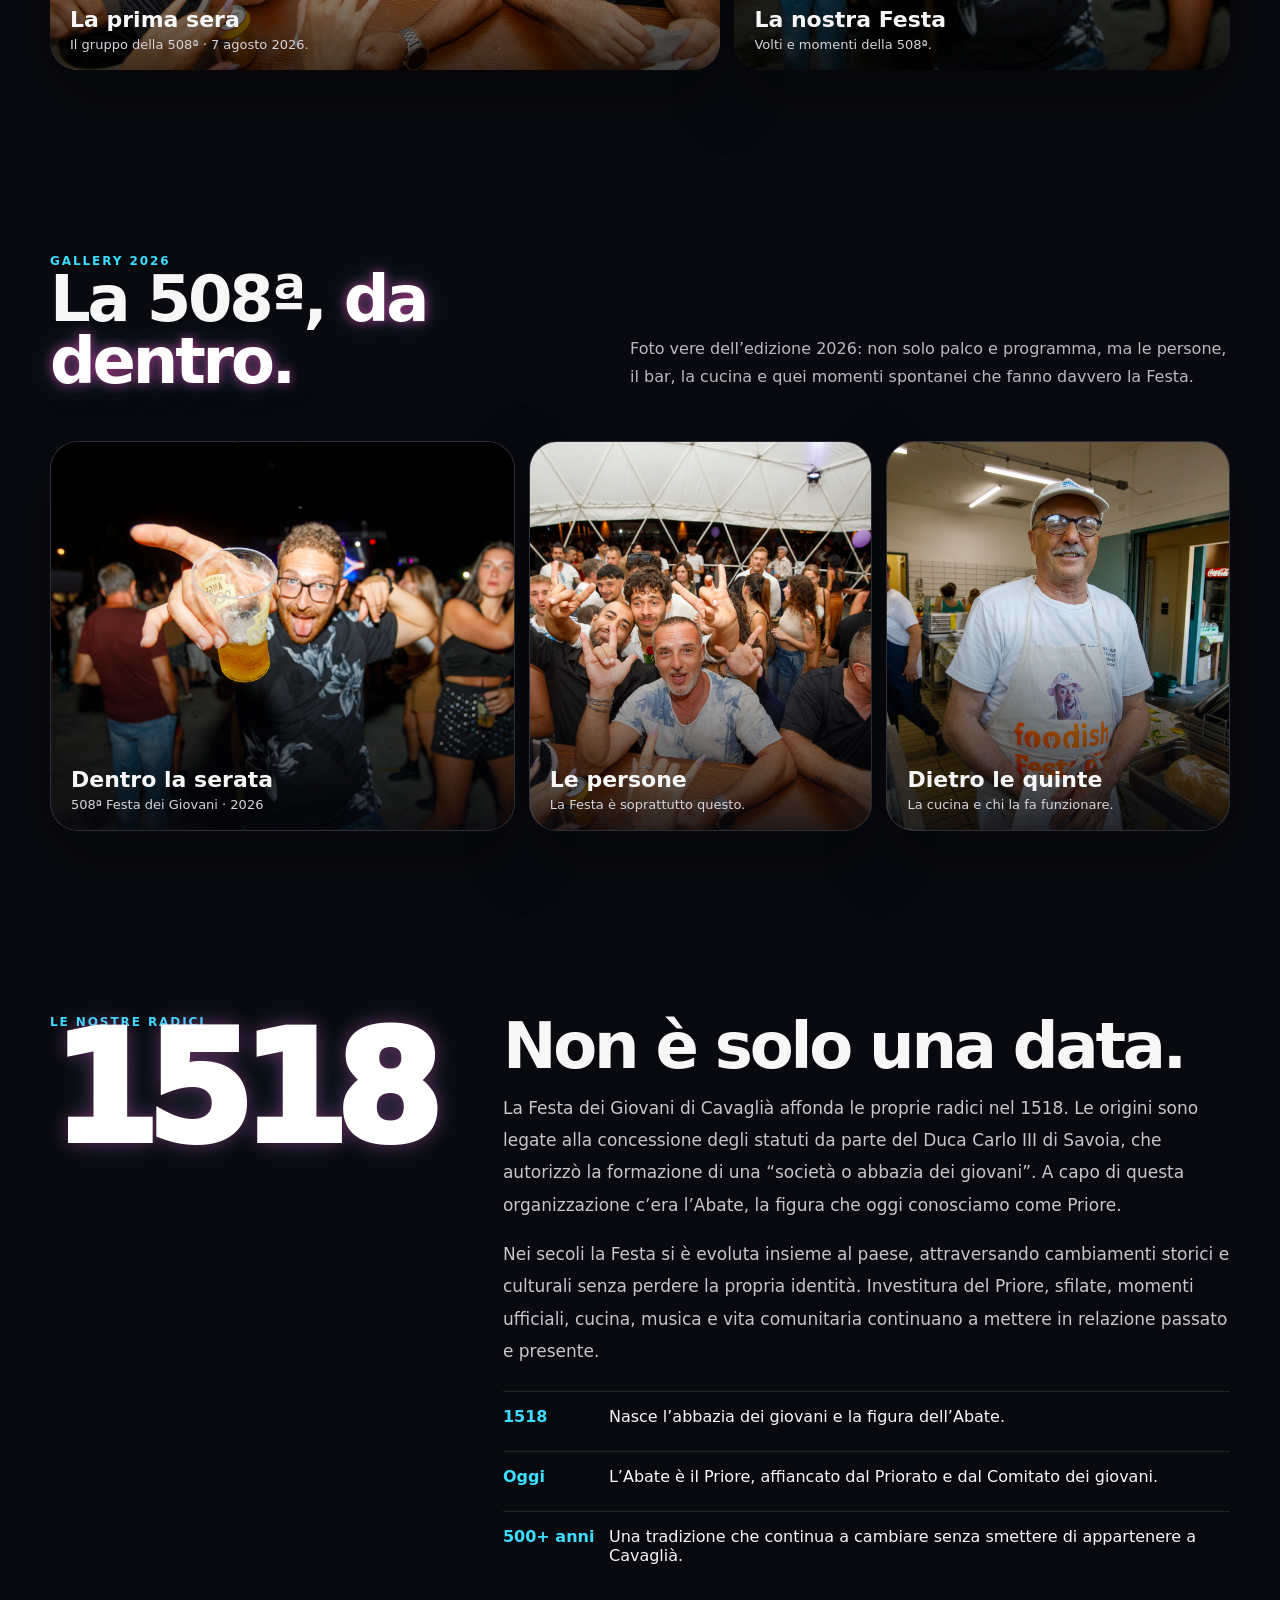
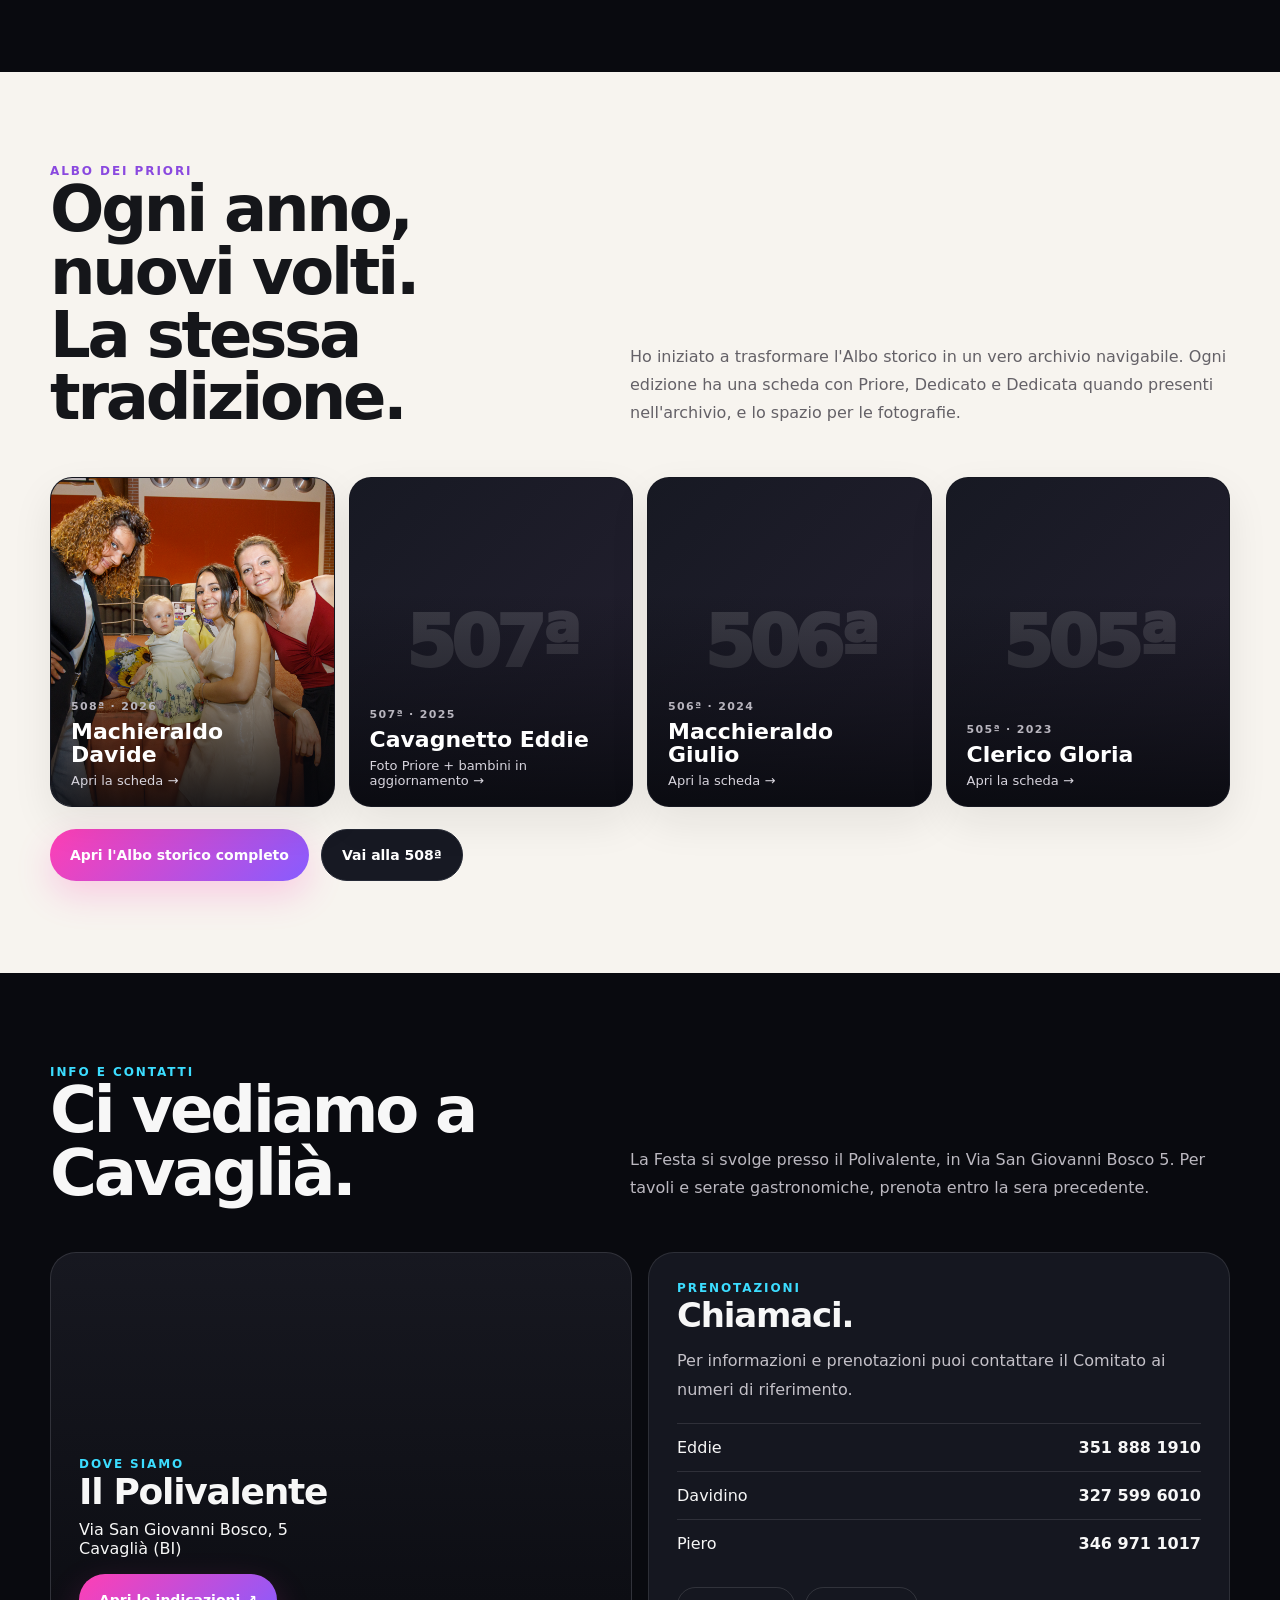
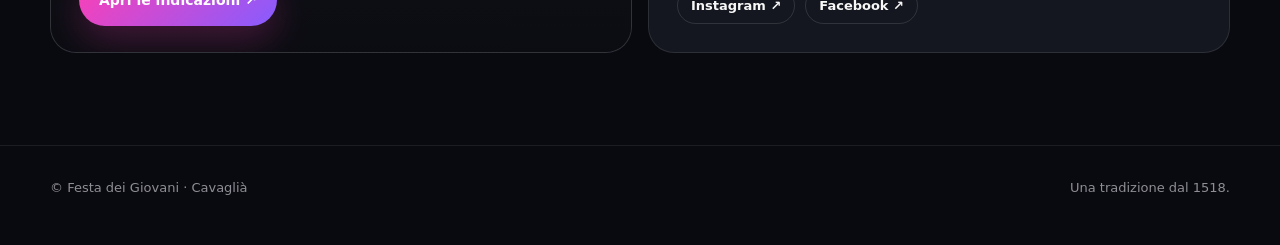
==== commit 02ee1950: "Usa foto di gruppo per la sezione Le persone" ====
--- a/docs/index.html
+++ b/docs/index.html
@@ -455,7 +455,7 @@
       </article>
       <article class="gallery-2026-card reveal">
         <div class="gallery-loading">Caricamento foto 2026…</div>
-        <img data-b64-src="assets/fdg2026-amiche.b64" alt="Persone alla Festa dei Giovani 2026" loading="lazy">
+        <img data-b64-src="assets/hero-prima-sera-2026.b64" alt="Foto di gruppo della prima sera della Festa dei Giovani 2026" loading="lazy">
         <div class="gallery-caption"><b>Le persone</b><span>La Festa è soprattutto questo.</span></div>
       </article>
       <article class="gallery-2026-card reveal">
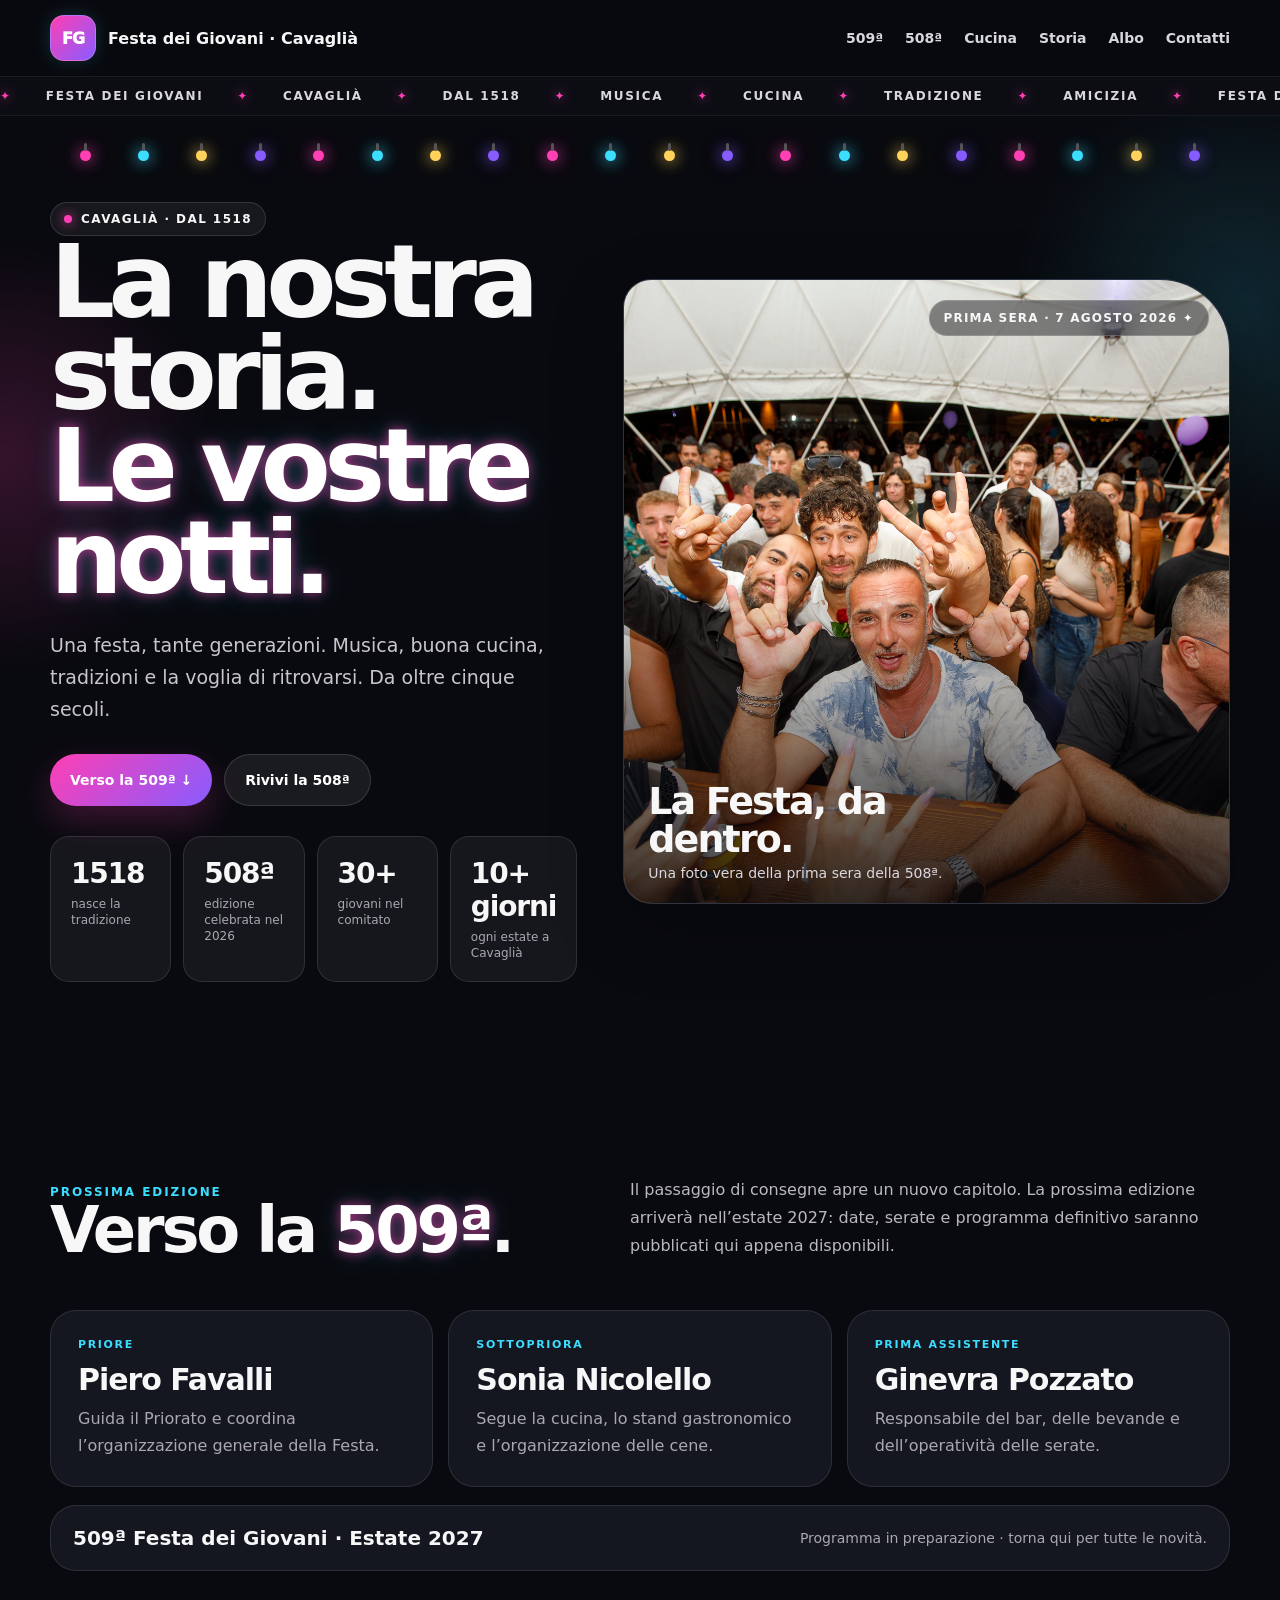
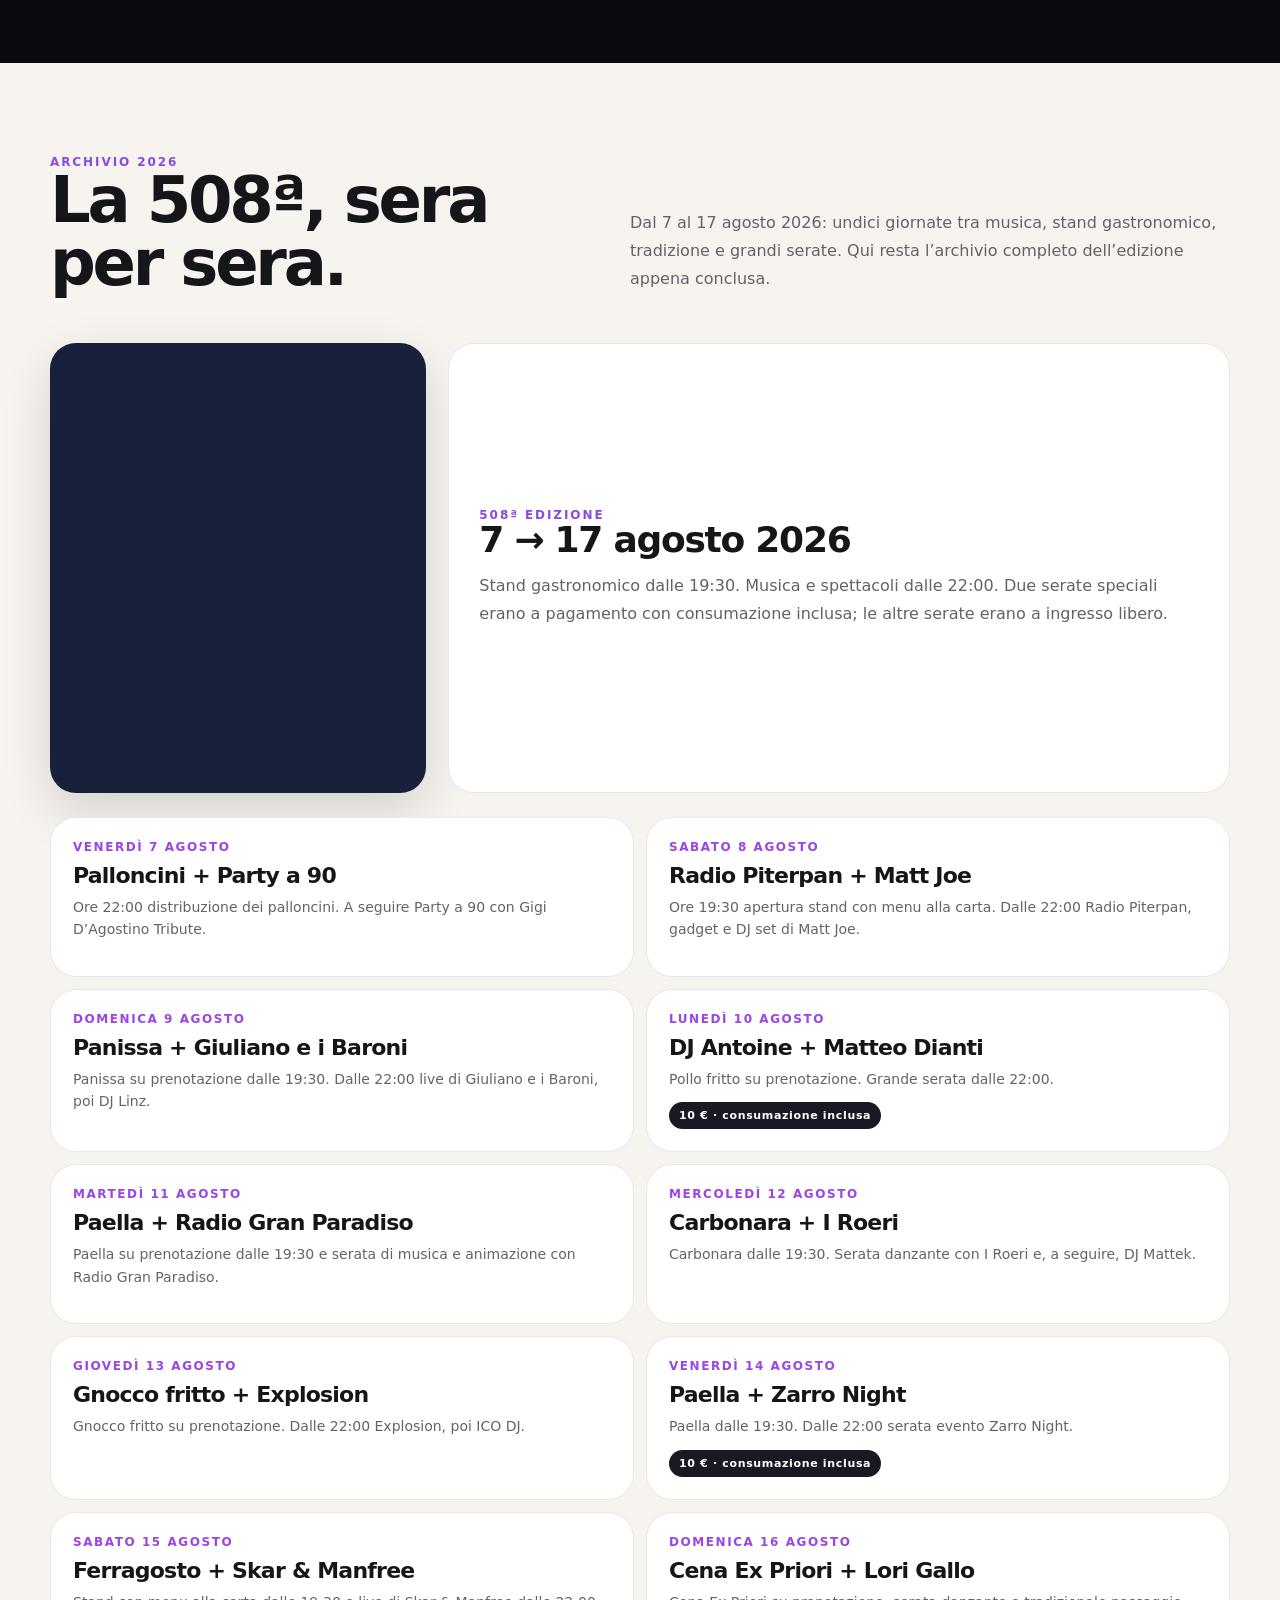
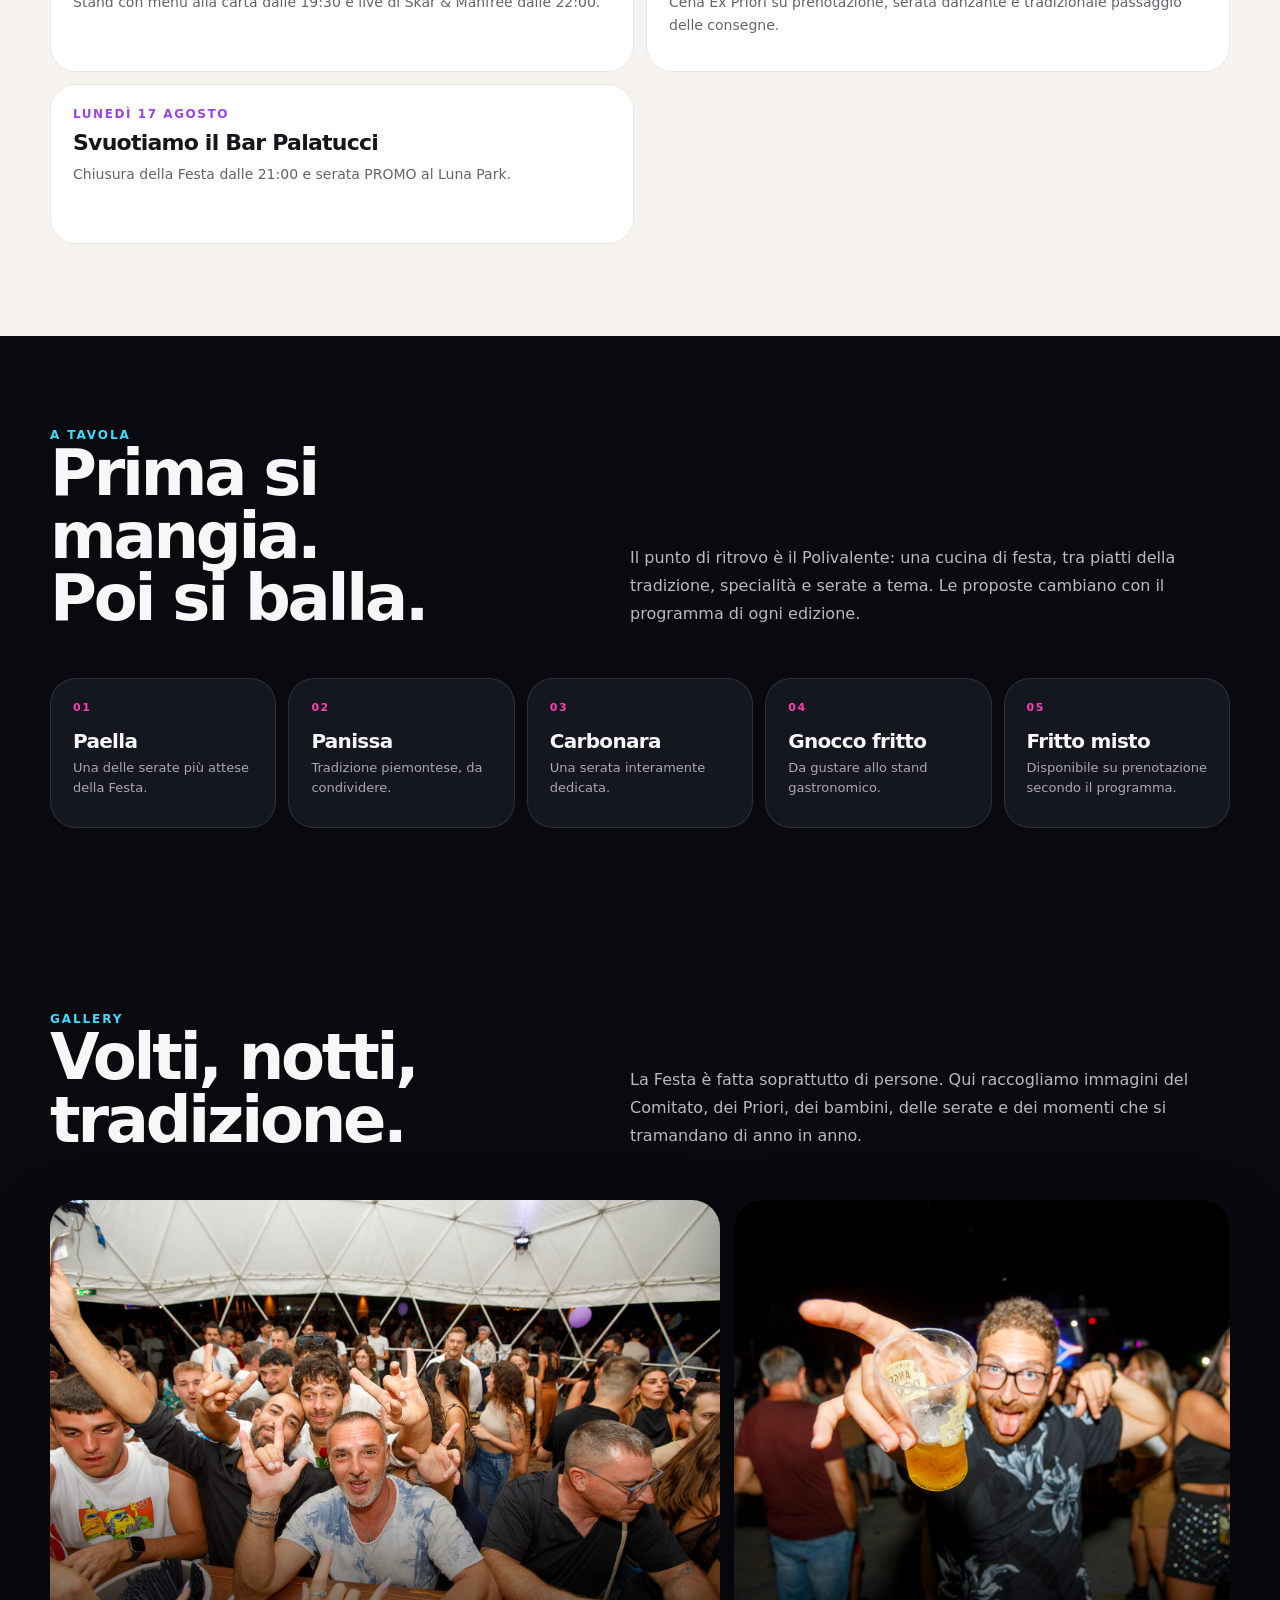
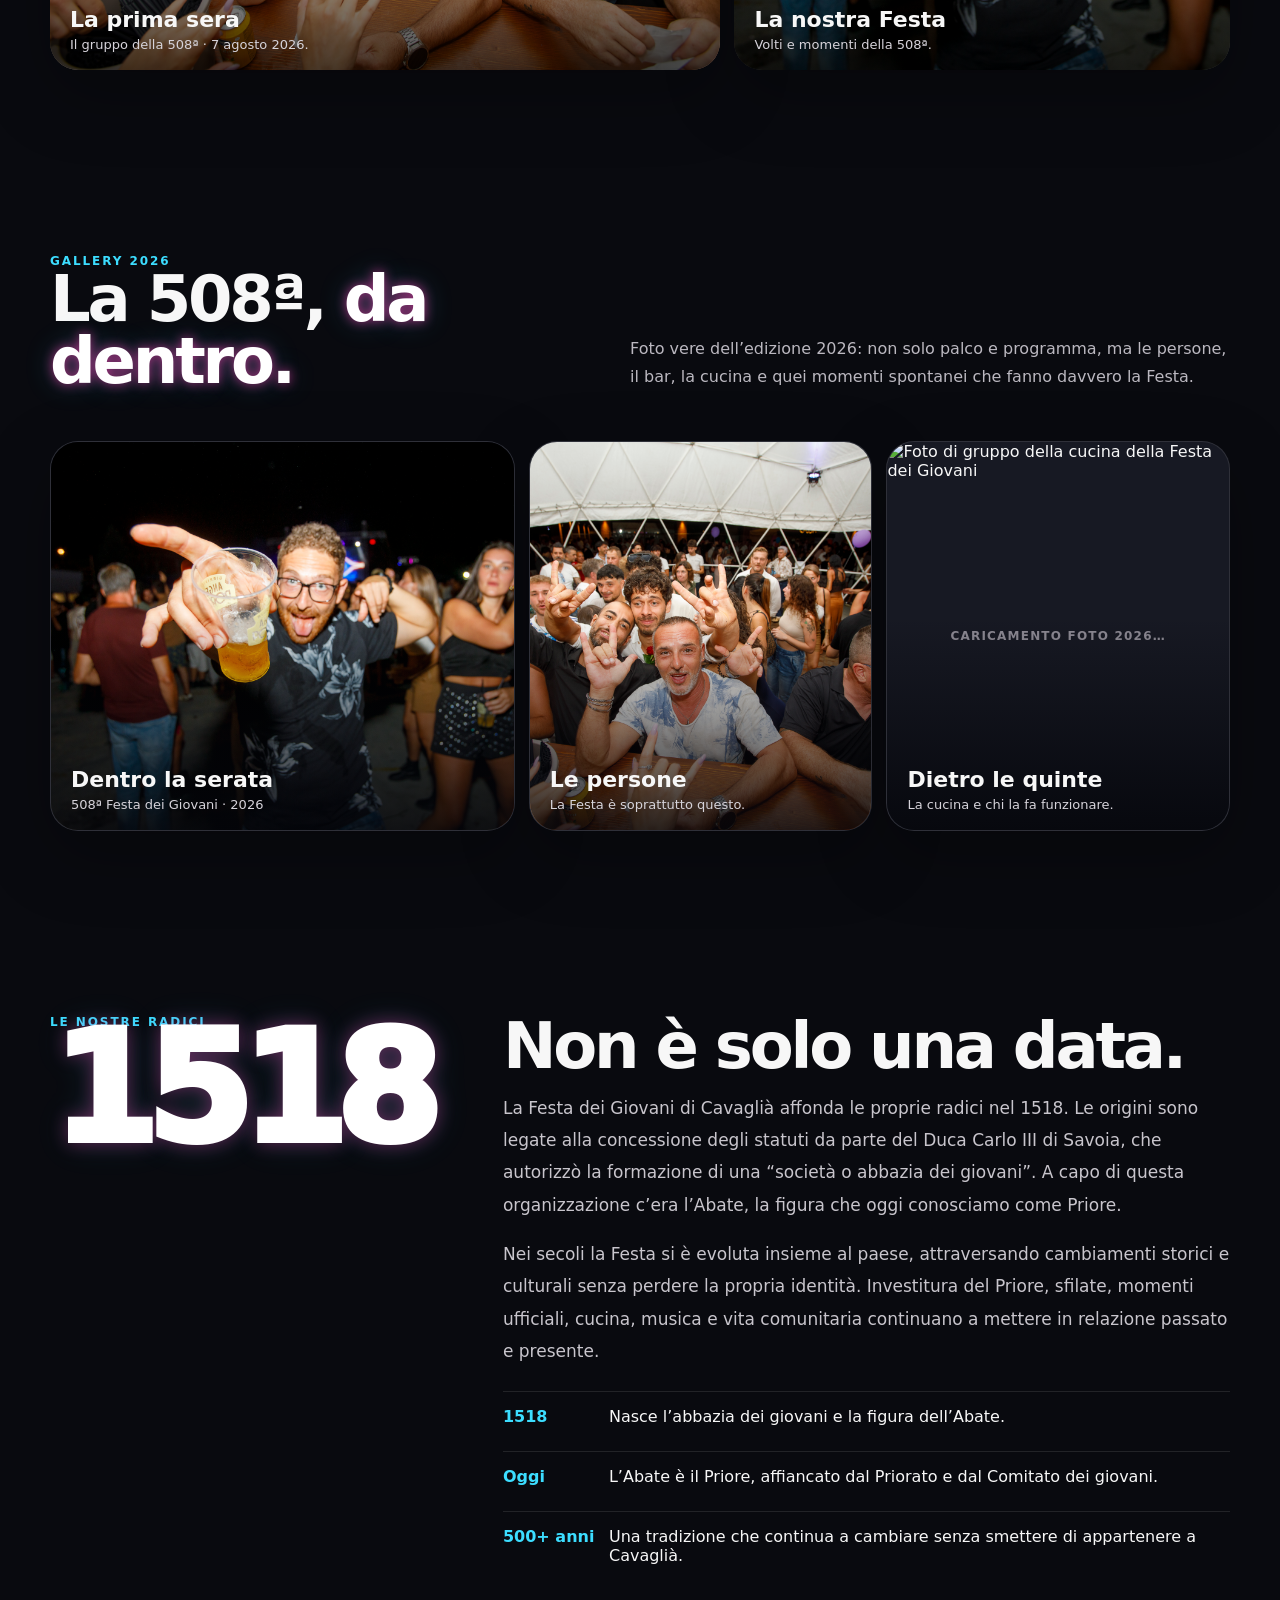
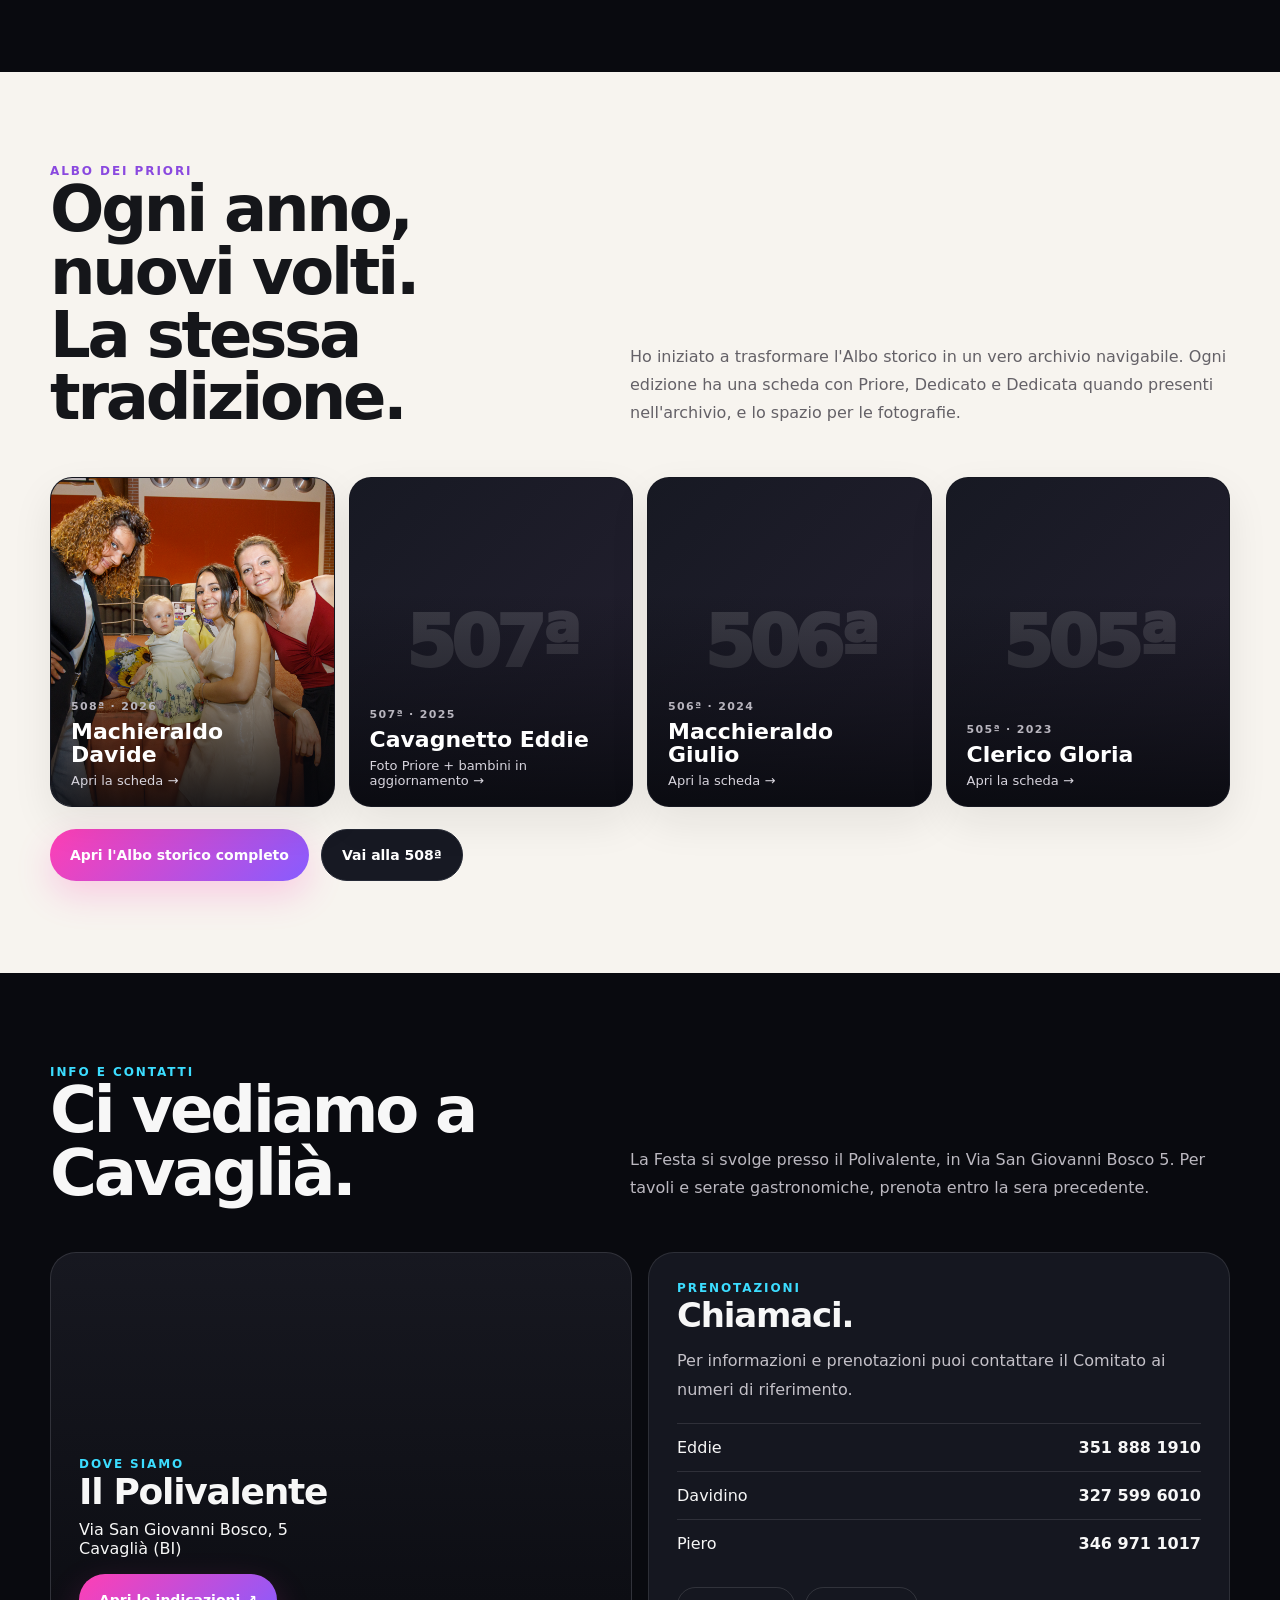
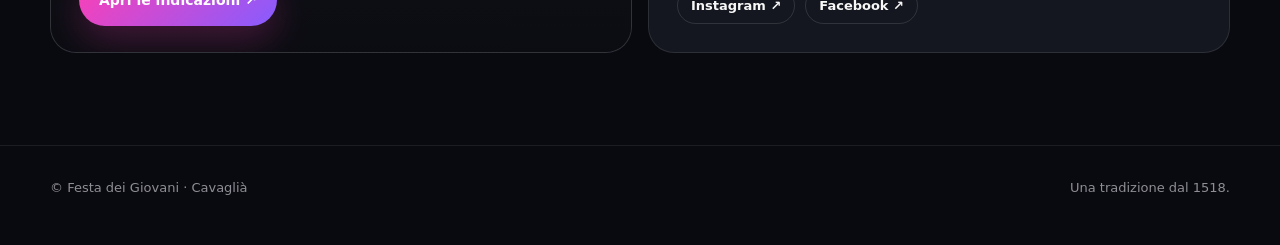
==== commit 3fc0655d: "Usa foto di gruppo della cucina" ====
--- a/docs/index.html
+++ b/docs/index.html
@@ -460,7 +460,7 @@
       </article>
       <article class="gallery-2026-card reveal">
         <div class="gallery-loading">Caricamento foto 2026…</div>
-        <img data-b64-src="assets/fdg2026-cucina.b64" alt="Cucina della Festa dei Giovani 2026" loading="lazy">
+        <img src="https://primabiella.it/media/2025/08/Festa-dei-giovani-di-Cavaglia1.jpg" alt="Foto di gruppo della cucina della Festa dei Giovani" loading="lazy">
         <div class="gallery-caption"><b>Dietro le quinte</b><span>La cucina e chi la fa funzionare.</span></div>
       </article>
     </div>
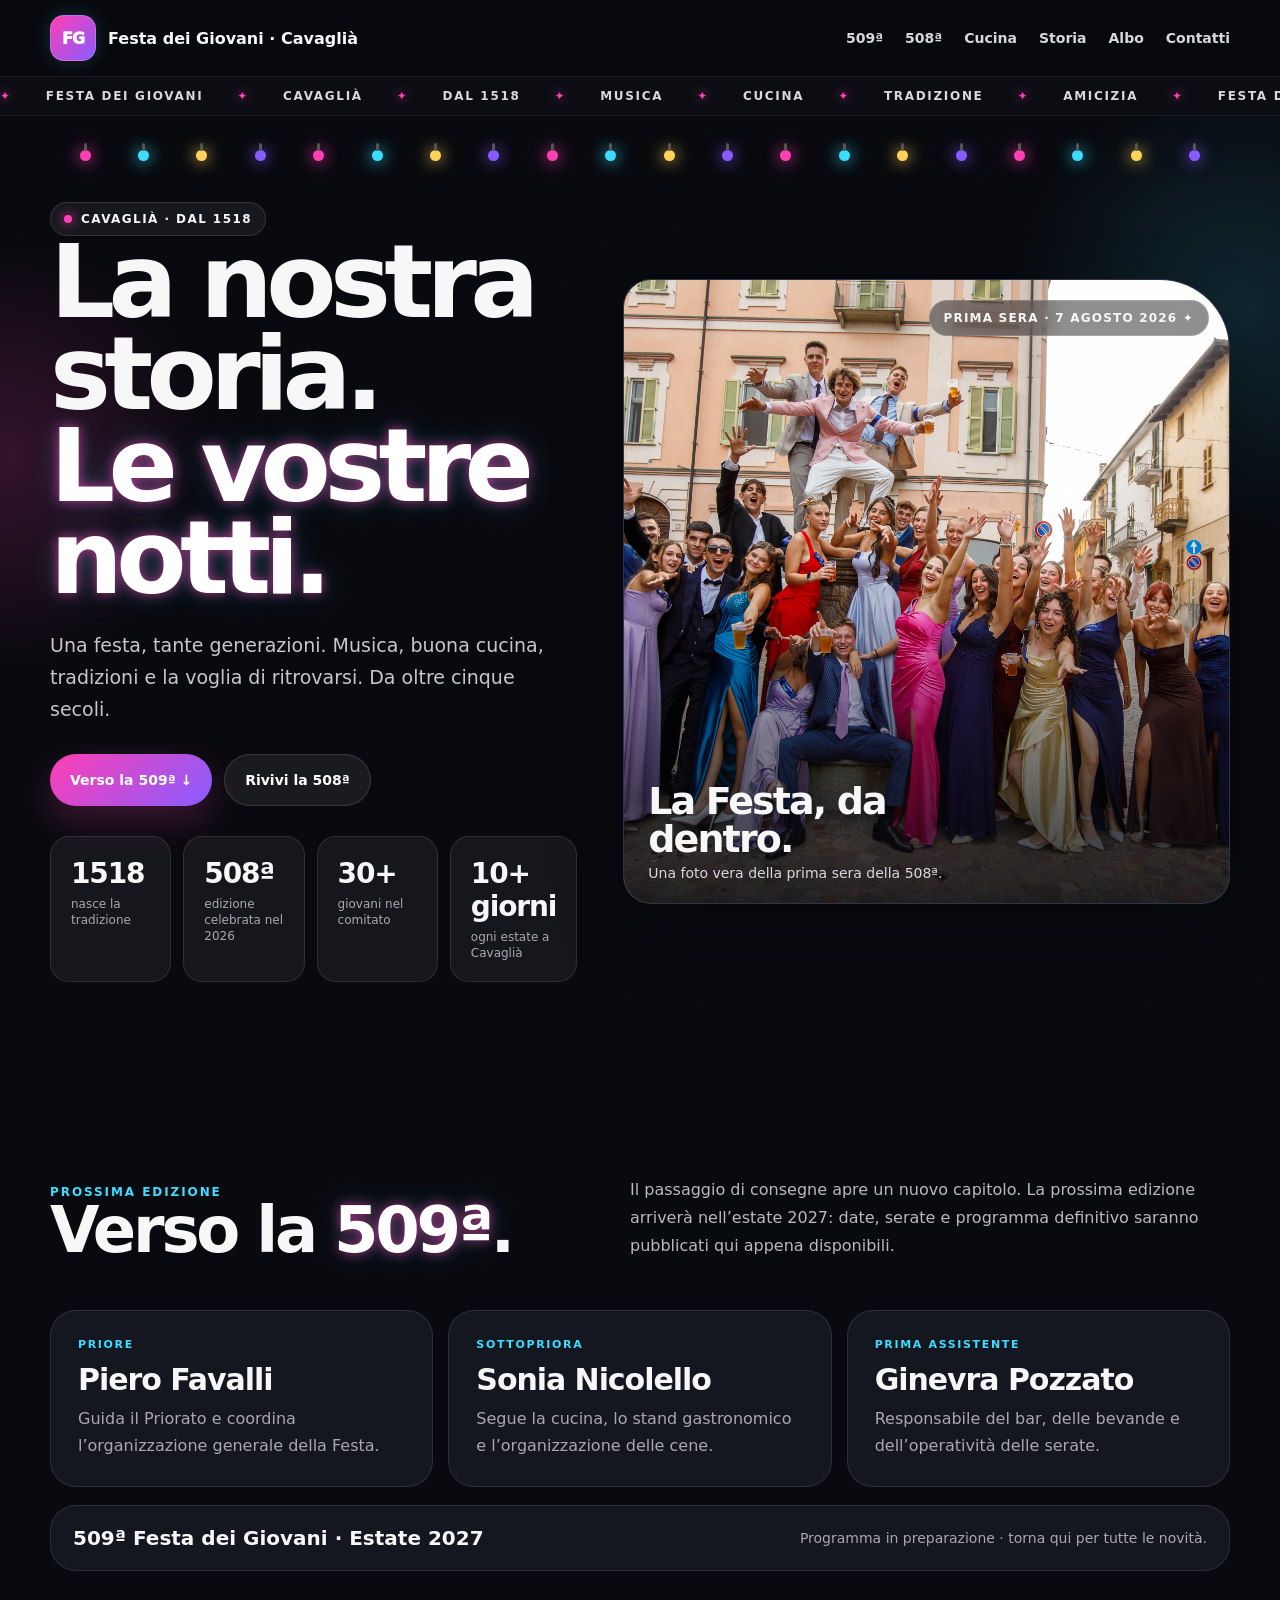
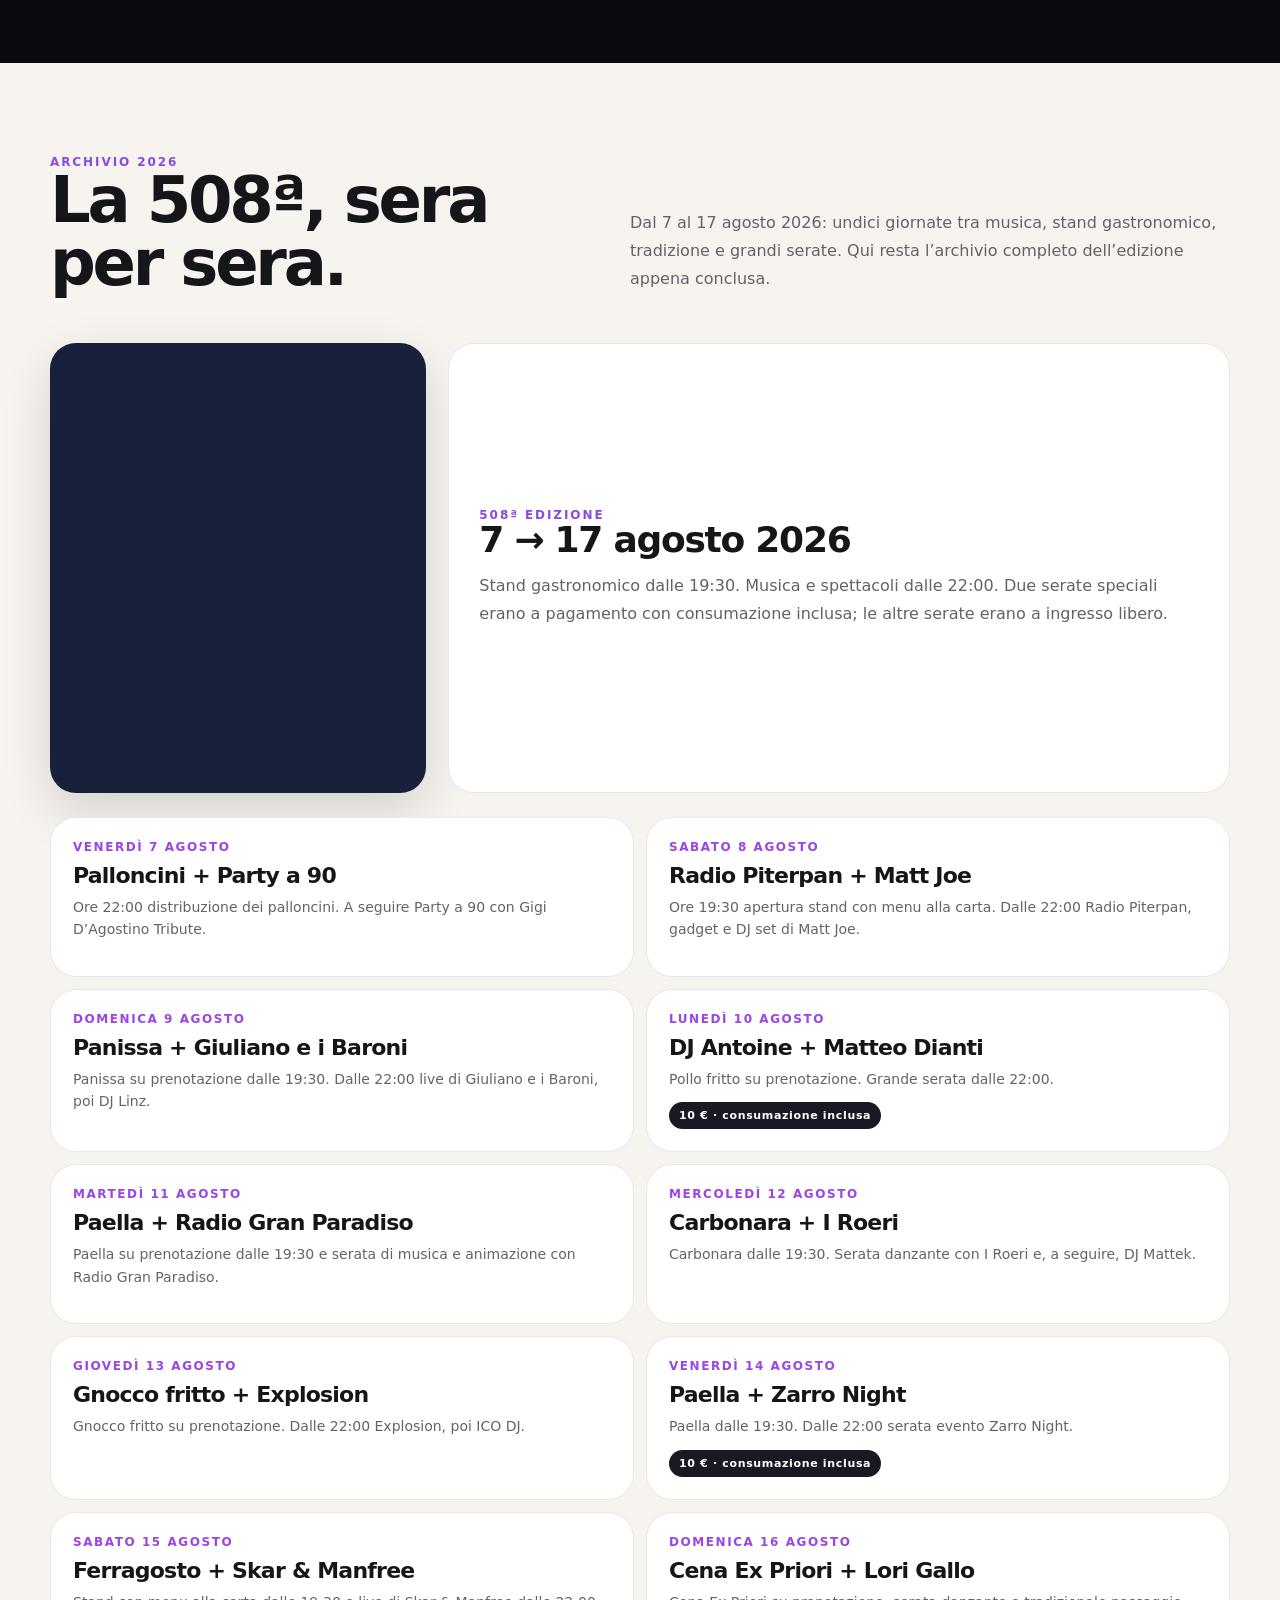
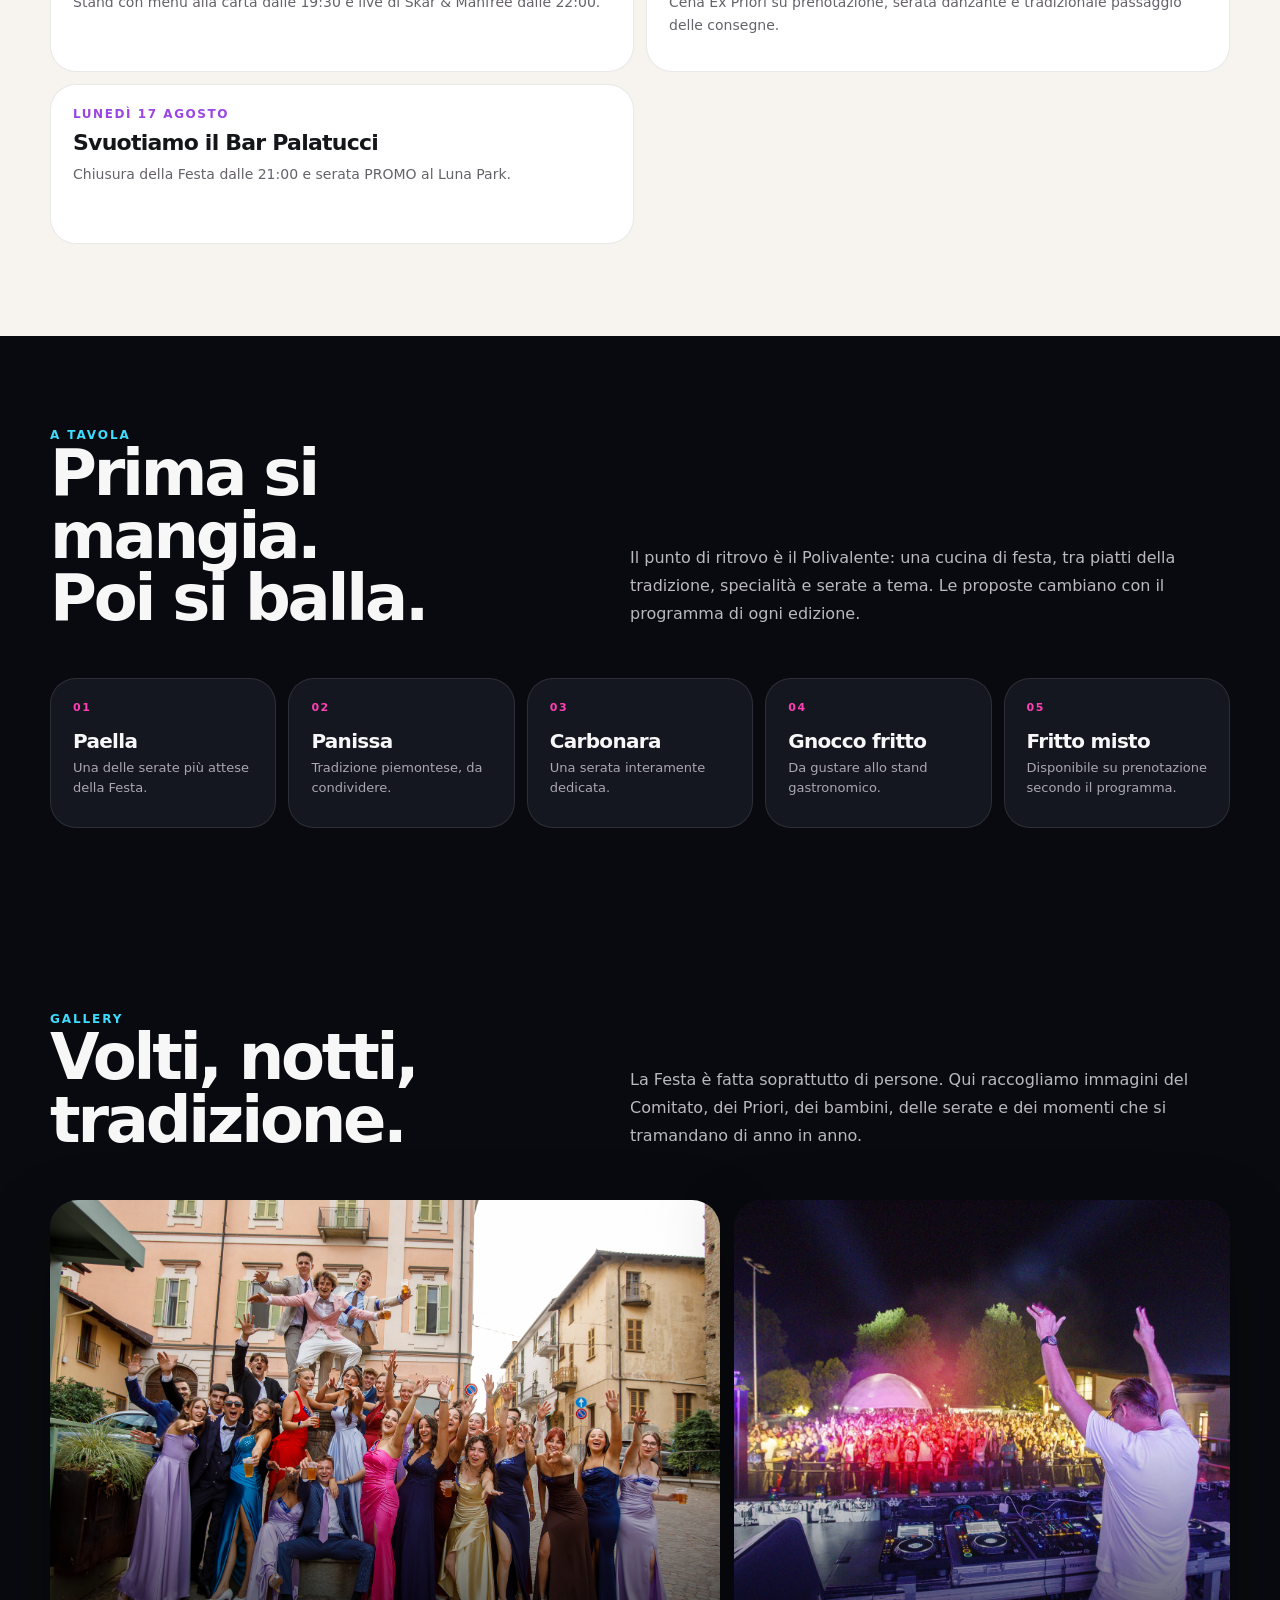
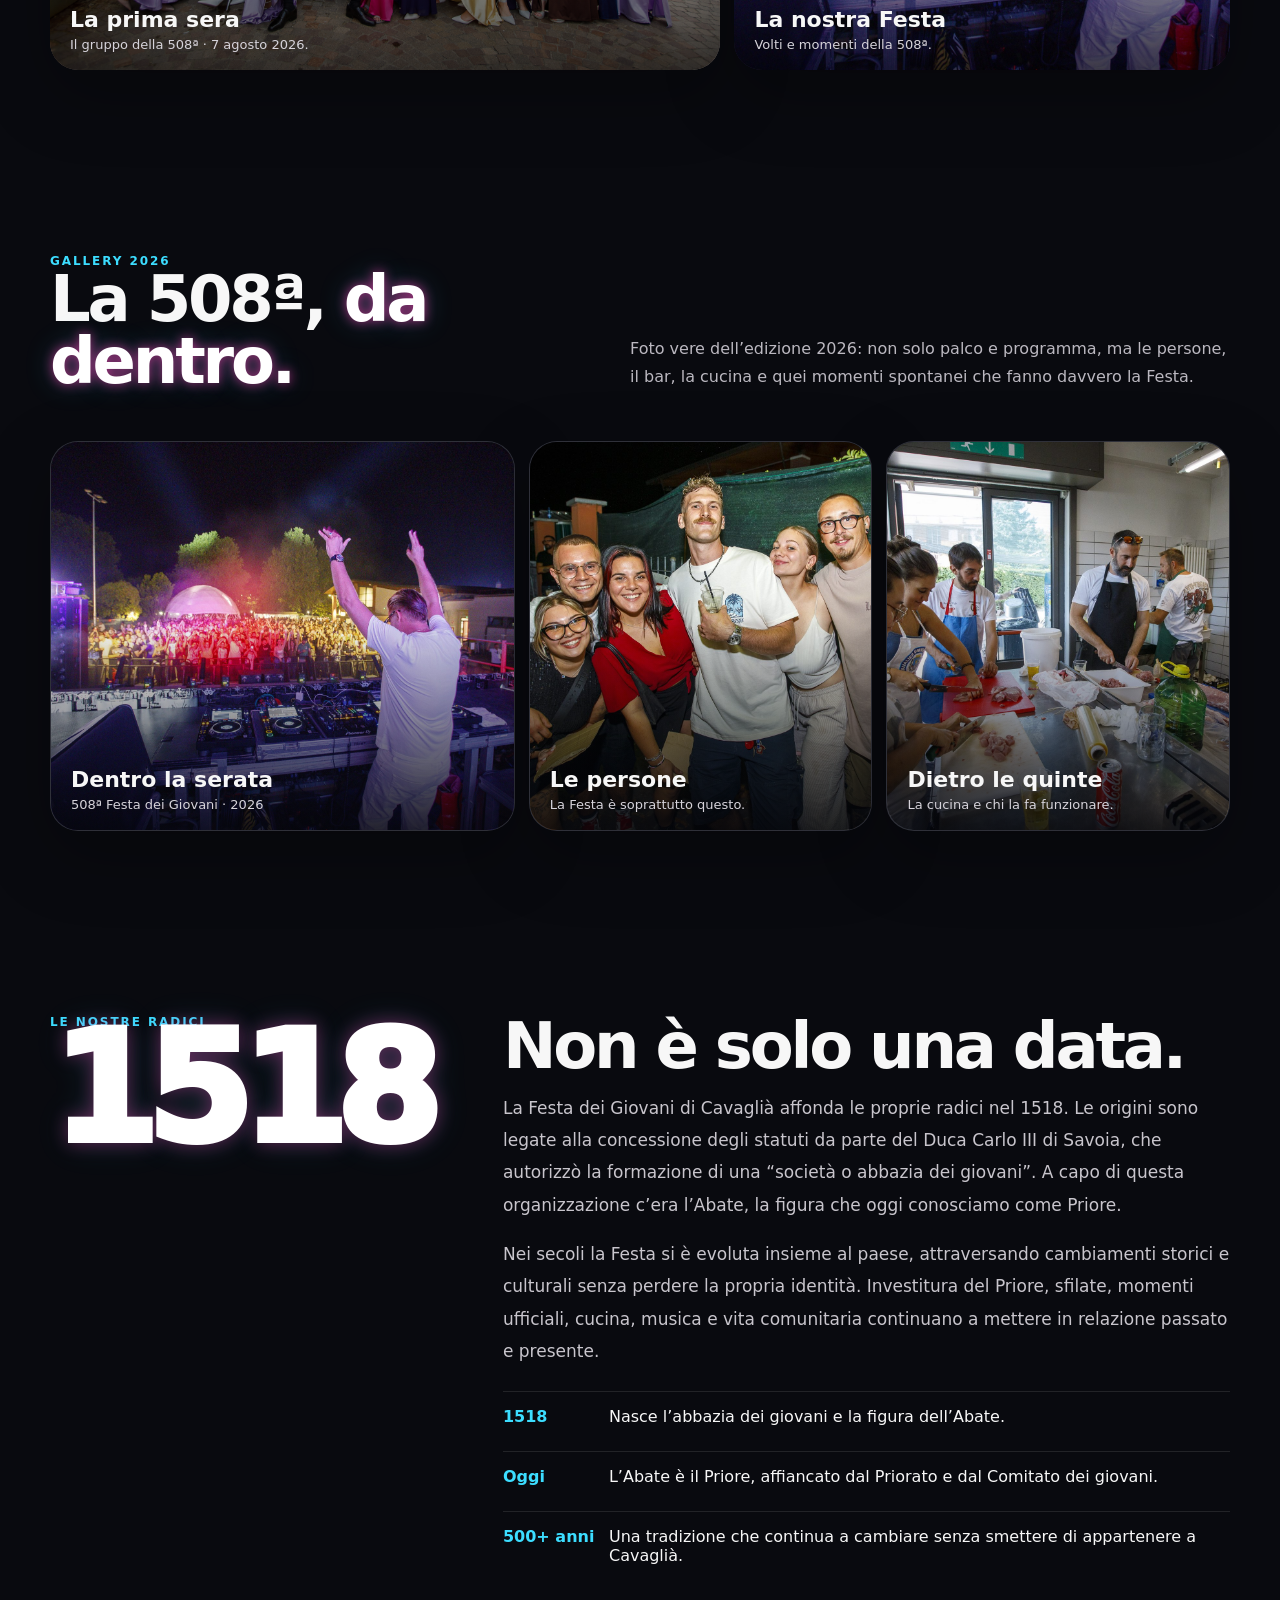
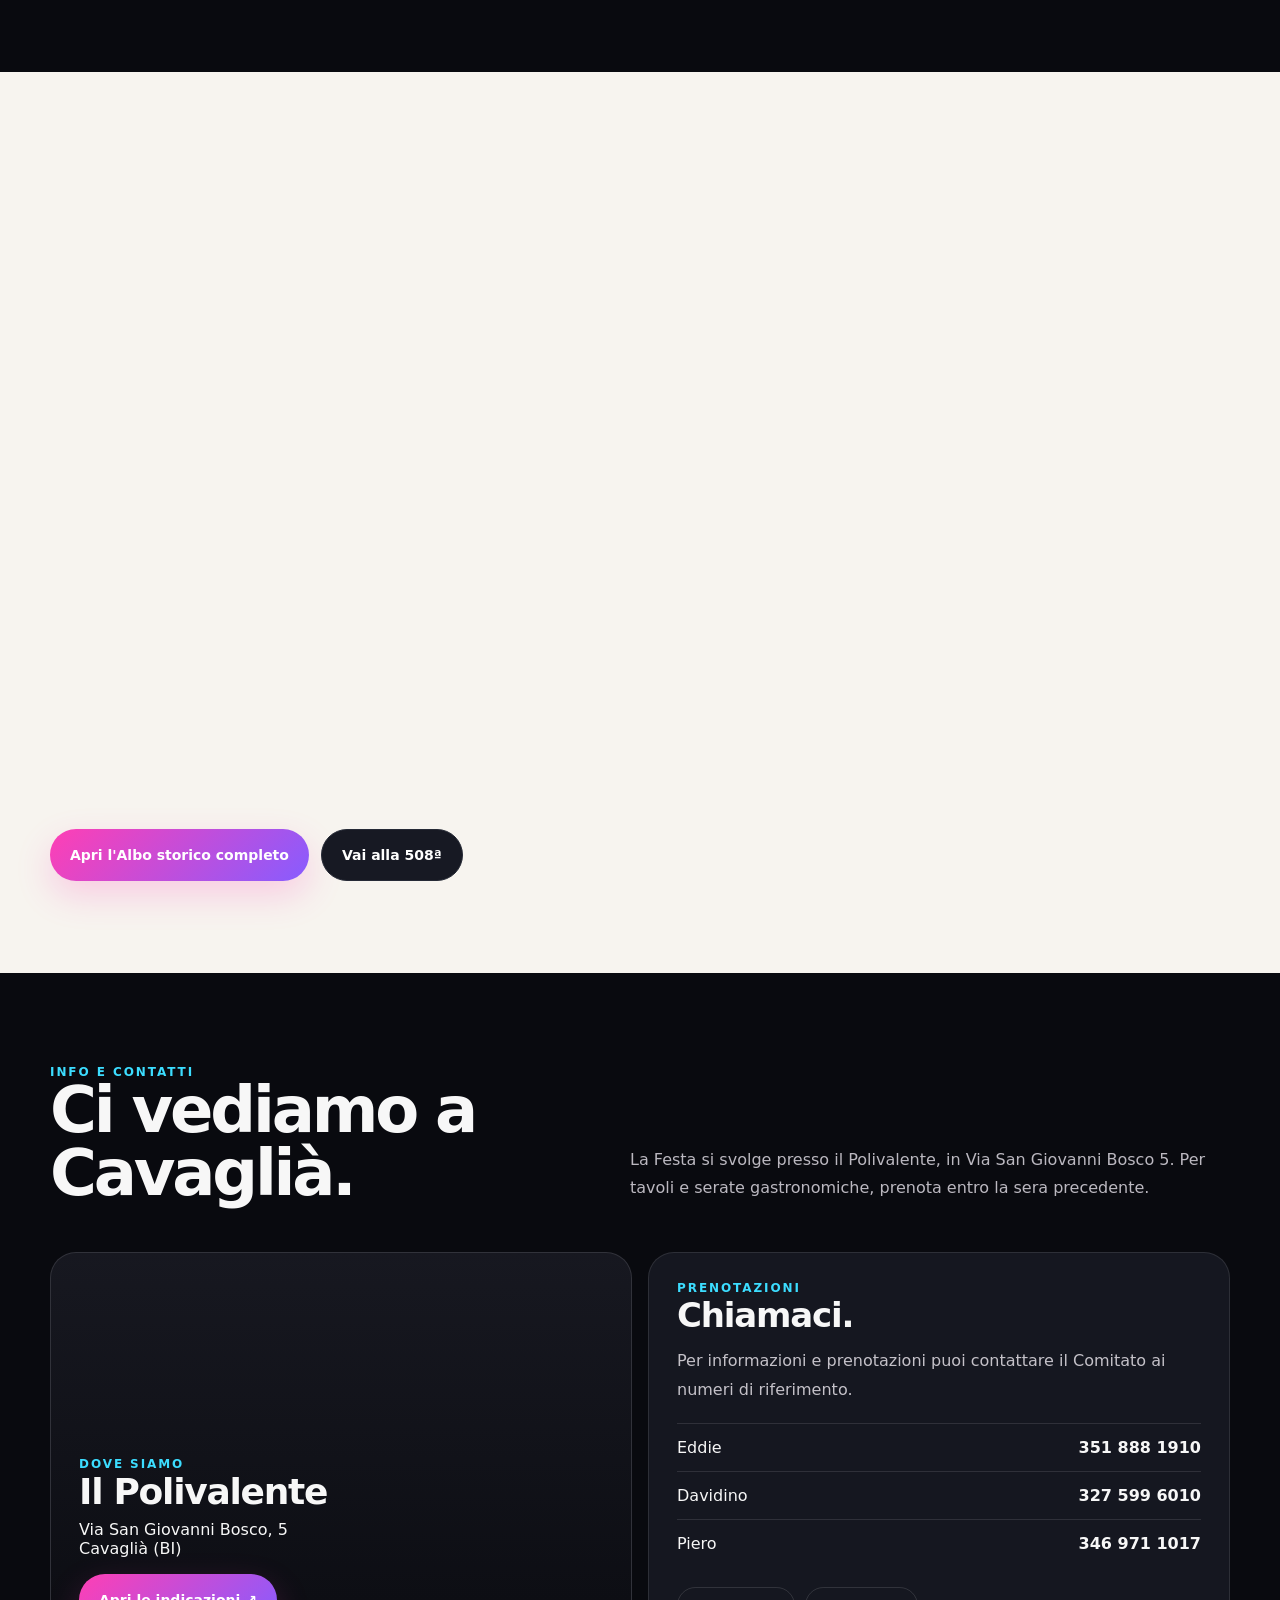
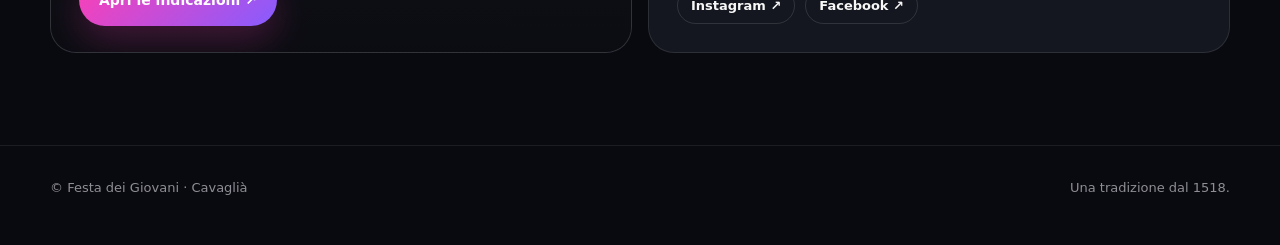
==== commit 9b011496: "Aggiorna gallery home con foto reali FDG 2026" ====
--- a/docs/index.html
+++ b/docs/index.html
@@ -455,12 +455,12 @@
       </article>
       <article class="gallery-2026-card reveal">
         <div class="gallery-loading">Caricamento foto 2026…</div>
-        <img data-b64-src="assets/hero-prima-sera-2026.b64" alt="Foto di gruppo della prima sera della Festa dei Giovani 2026" loading="lazy">
+        <img data-b64-src="assets/fdg2026-amiche.b64" alt="Gruppo di persone durante la 508ª Festa dei Giovani" loading="lazy">
         <div class="gallery-caption"><b>Le persone</b><span>La Festa è soprattutto questo.</span></div>
       </article>
       <article class="gallery-2026-card reveal">
         <div class="gallery-loading">Caricamento foto 2026…</div>
-        <img src="https://primabiella.it/media/2025/08/Festa-dei-giovani-di-Cavaglia1.jpg" alt="Foto di gruppo della cucina della Festa dei Giovani" loading="lazy">
+        <img data-b64-src="assets/fdg2026-cucina.b64" alt="Gruppo al lavoro nella cucina della Festa dei Giovani 2026" loading="lazy">
         <div class="gallery-caption"><b>Dietro le quinte</b><span>La cucina e chi la fa funzionare.</span></div>
       </article>
     </div>
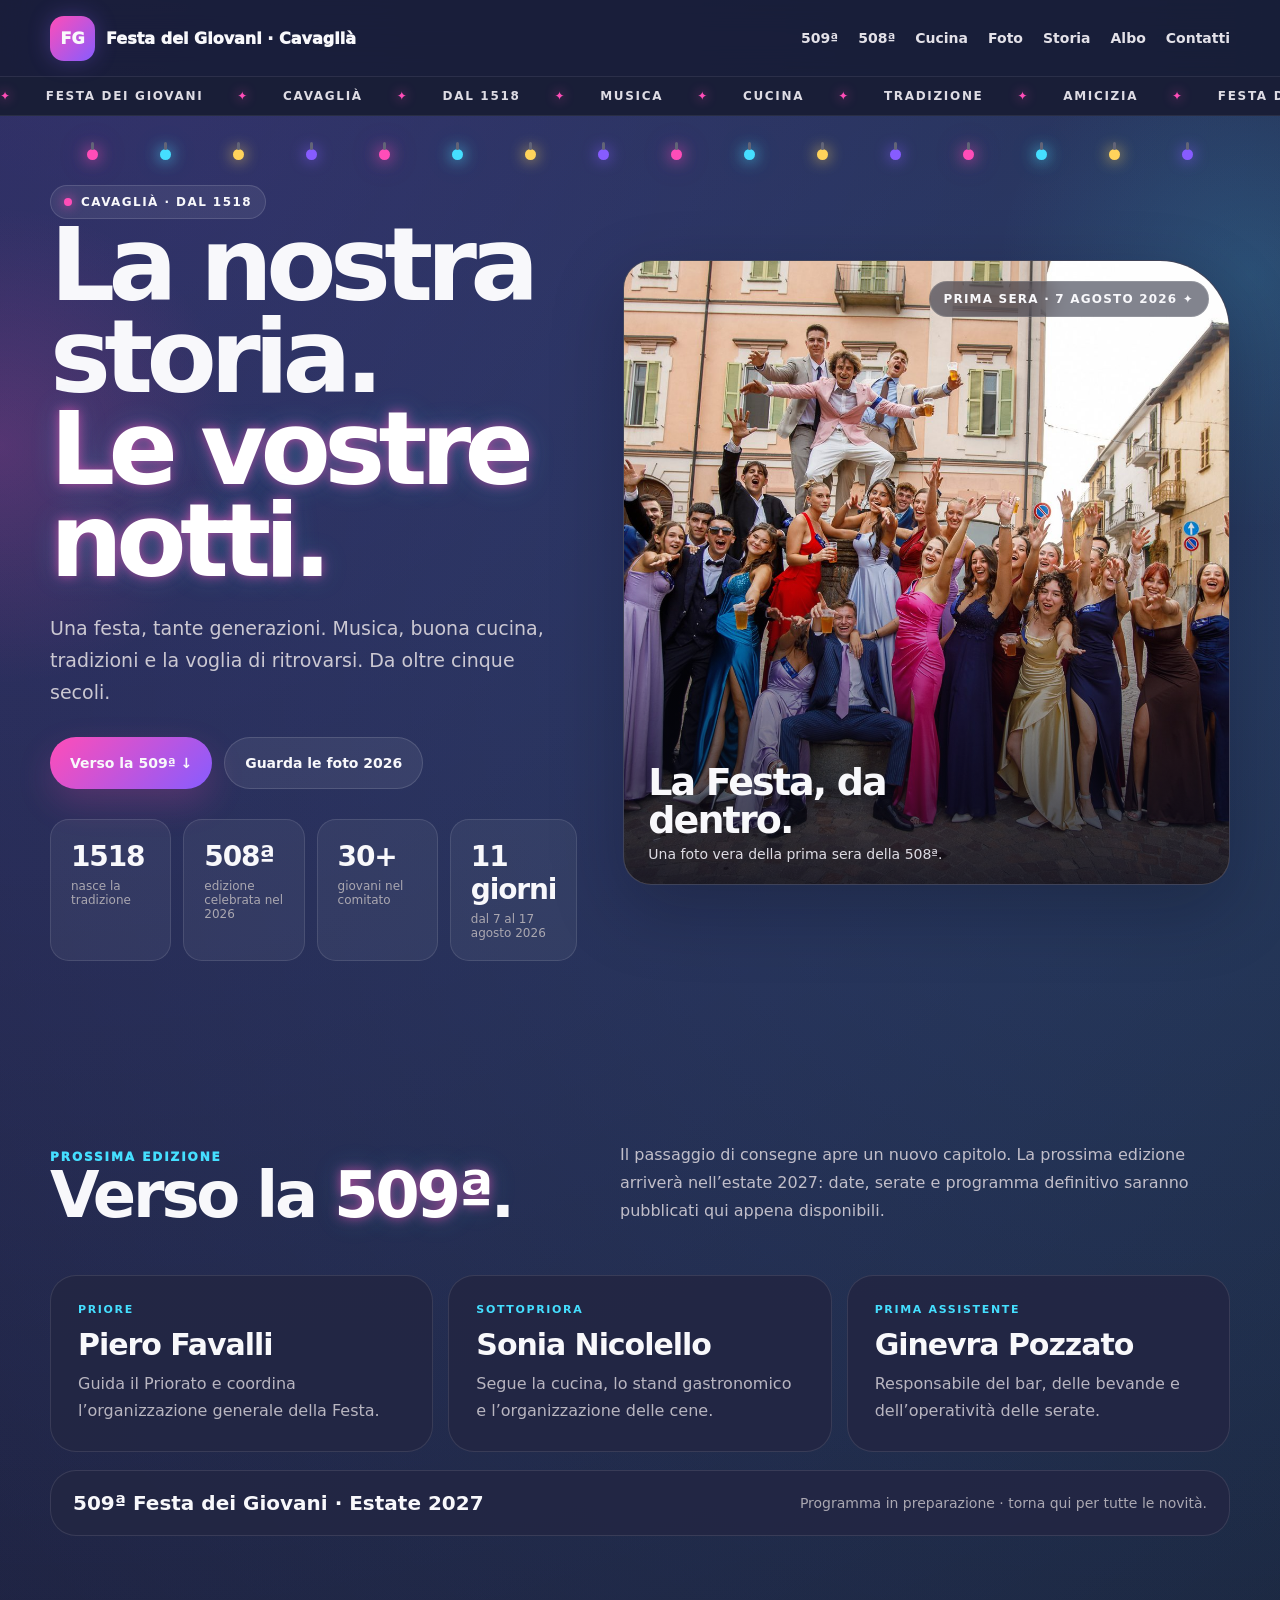
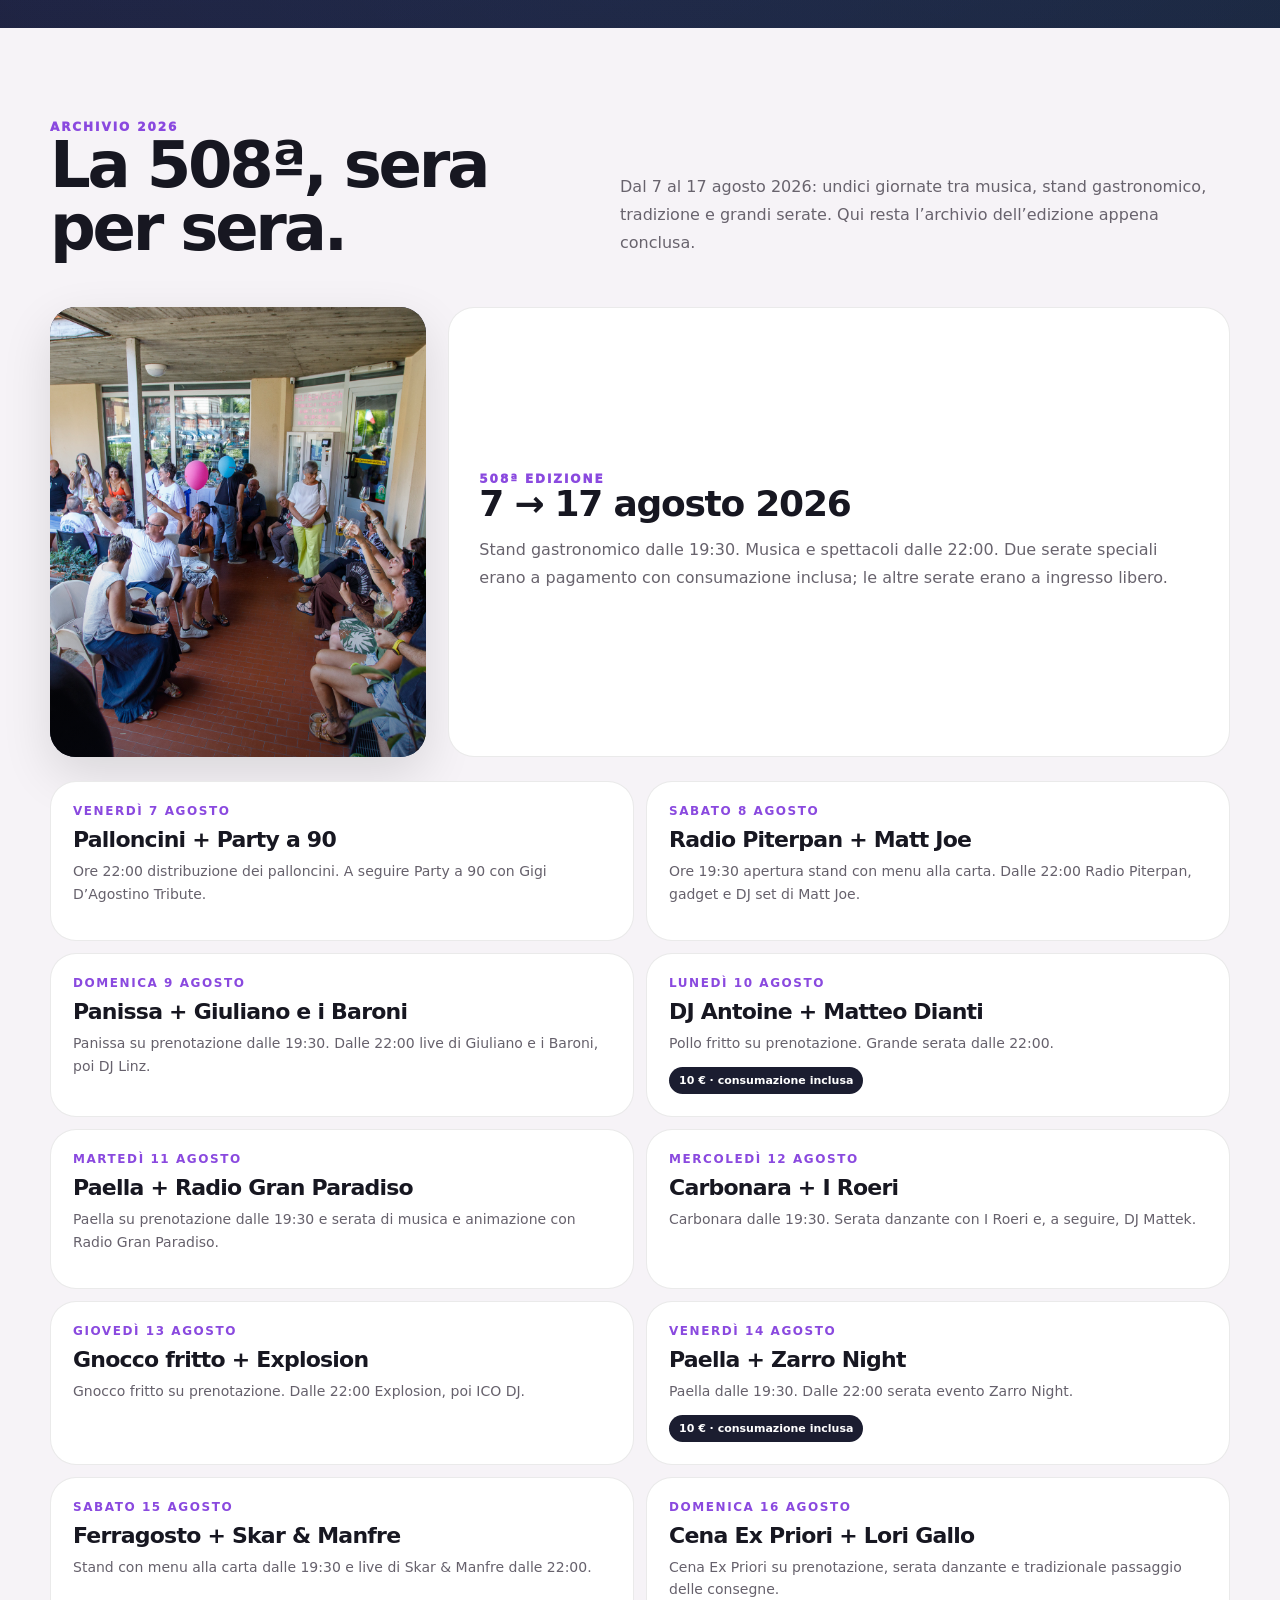
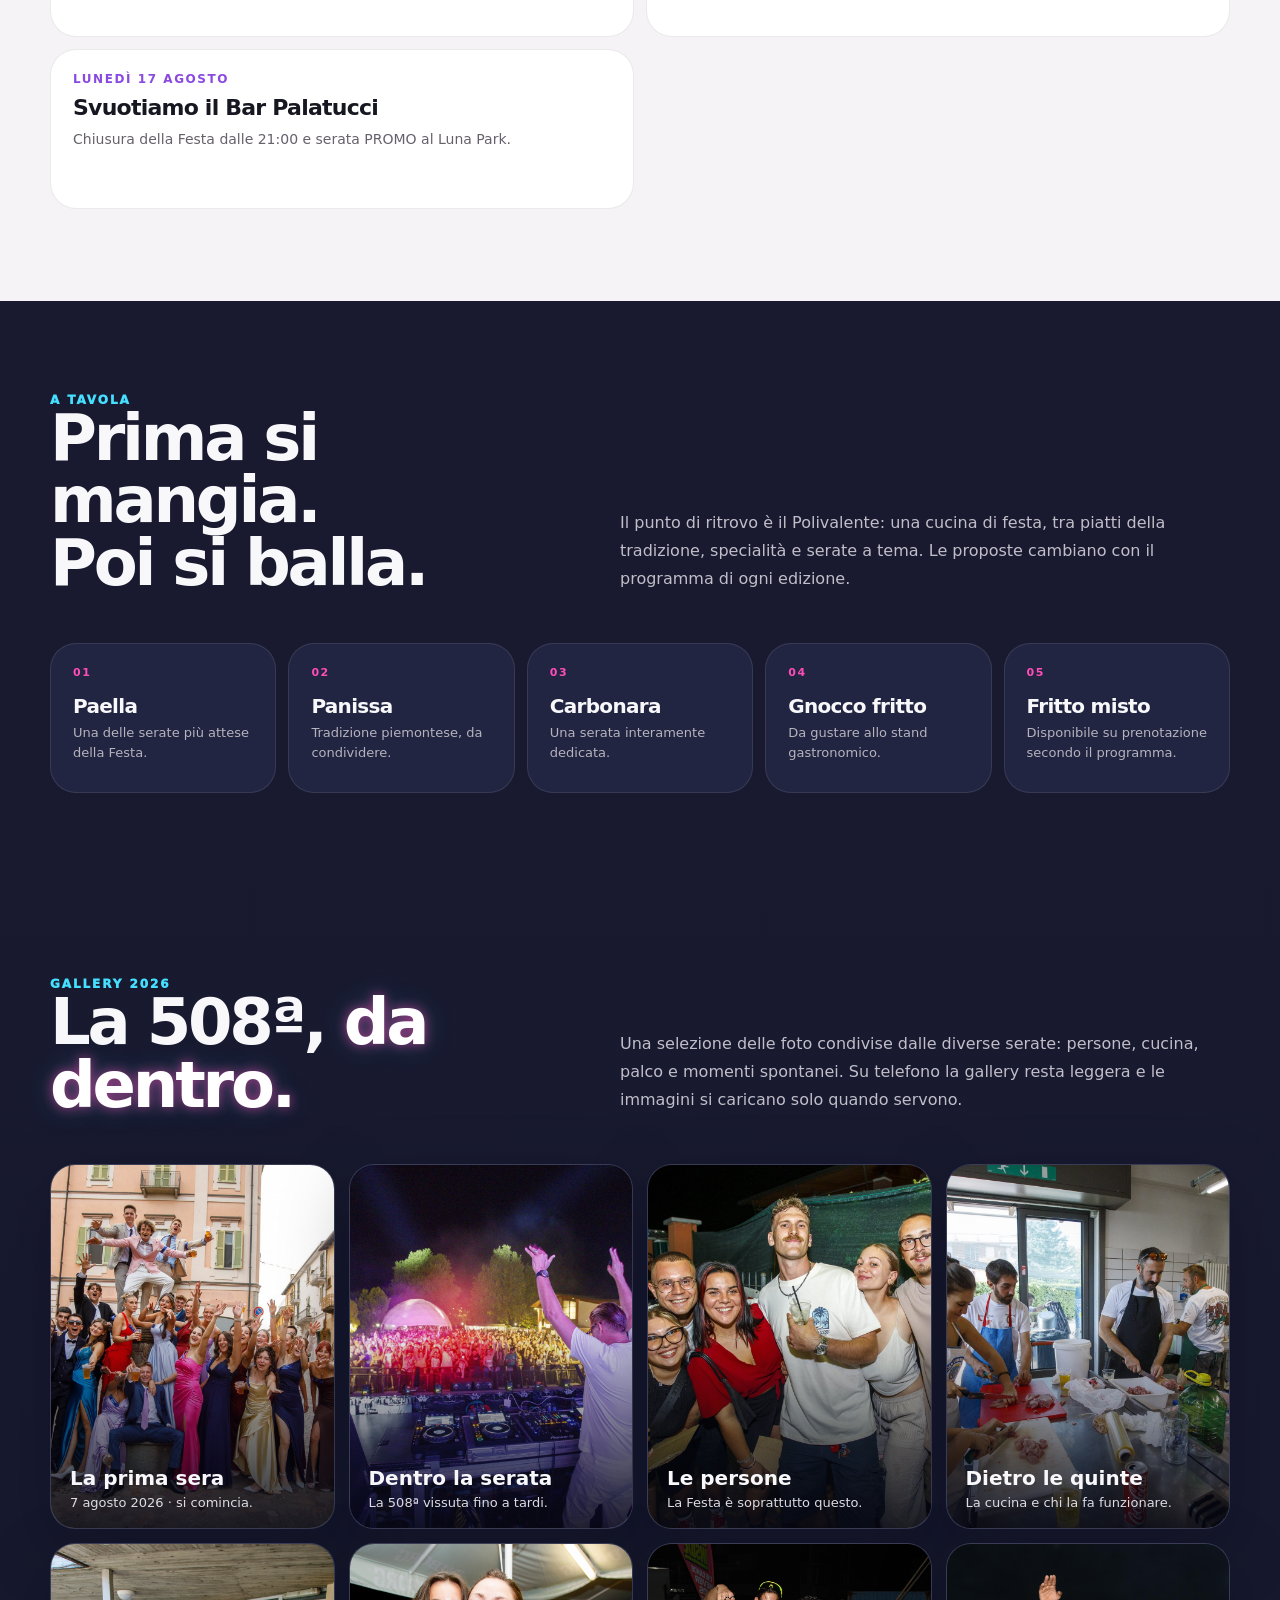
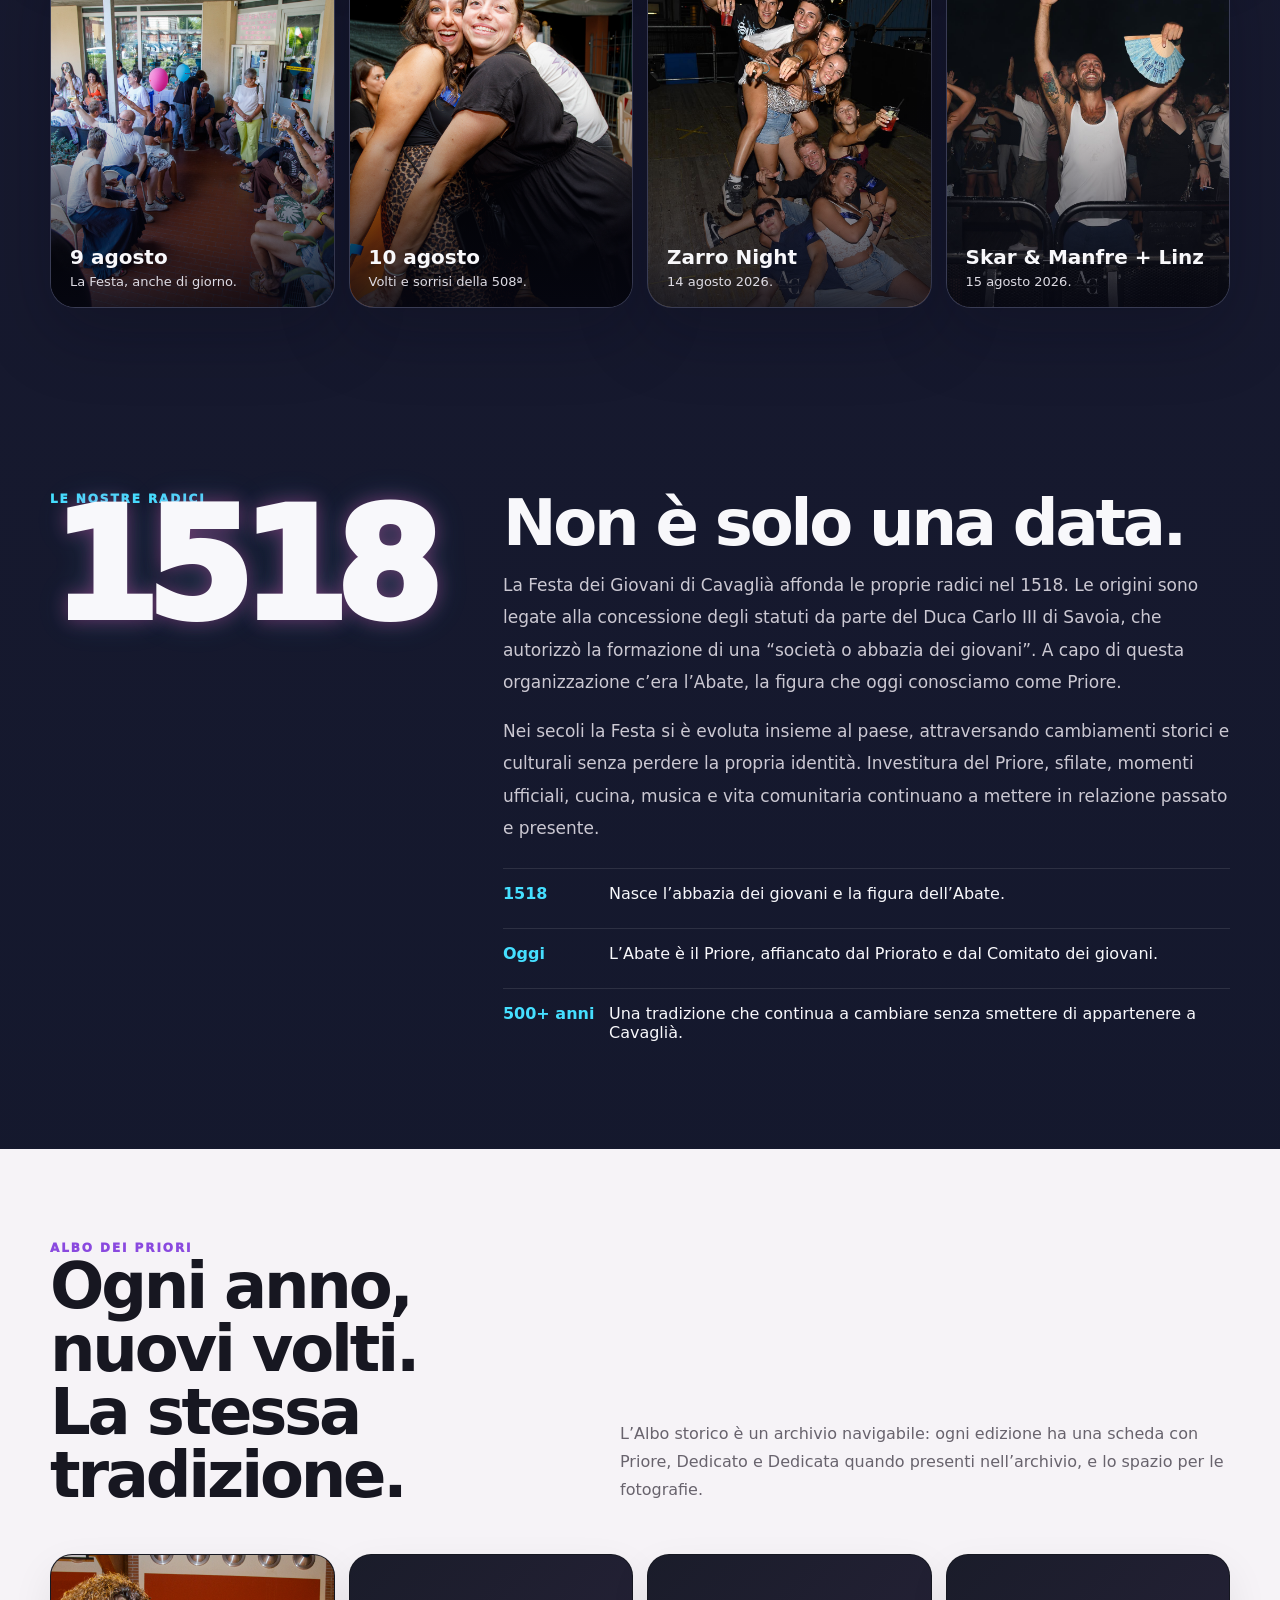
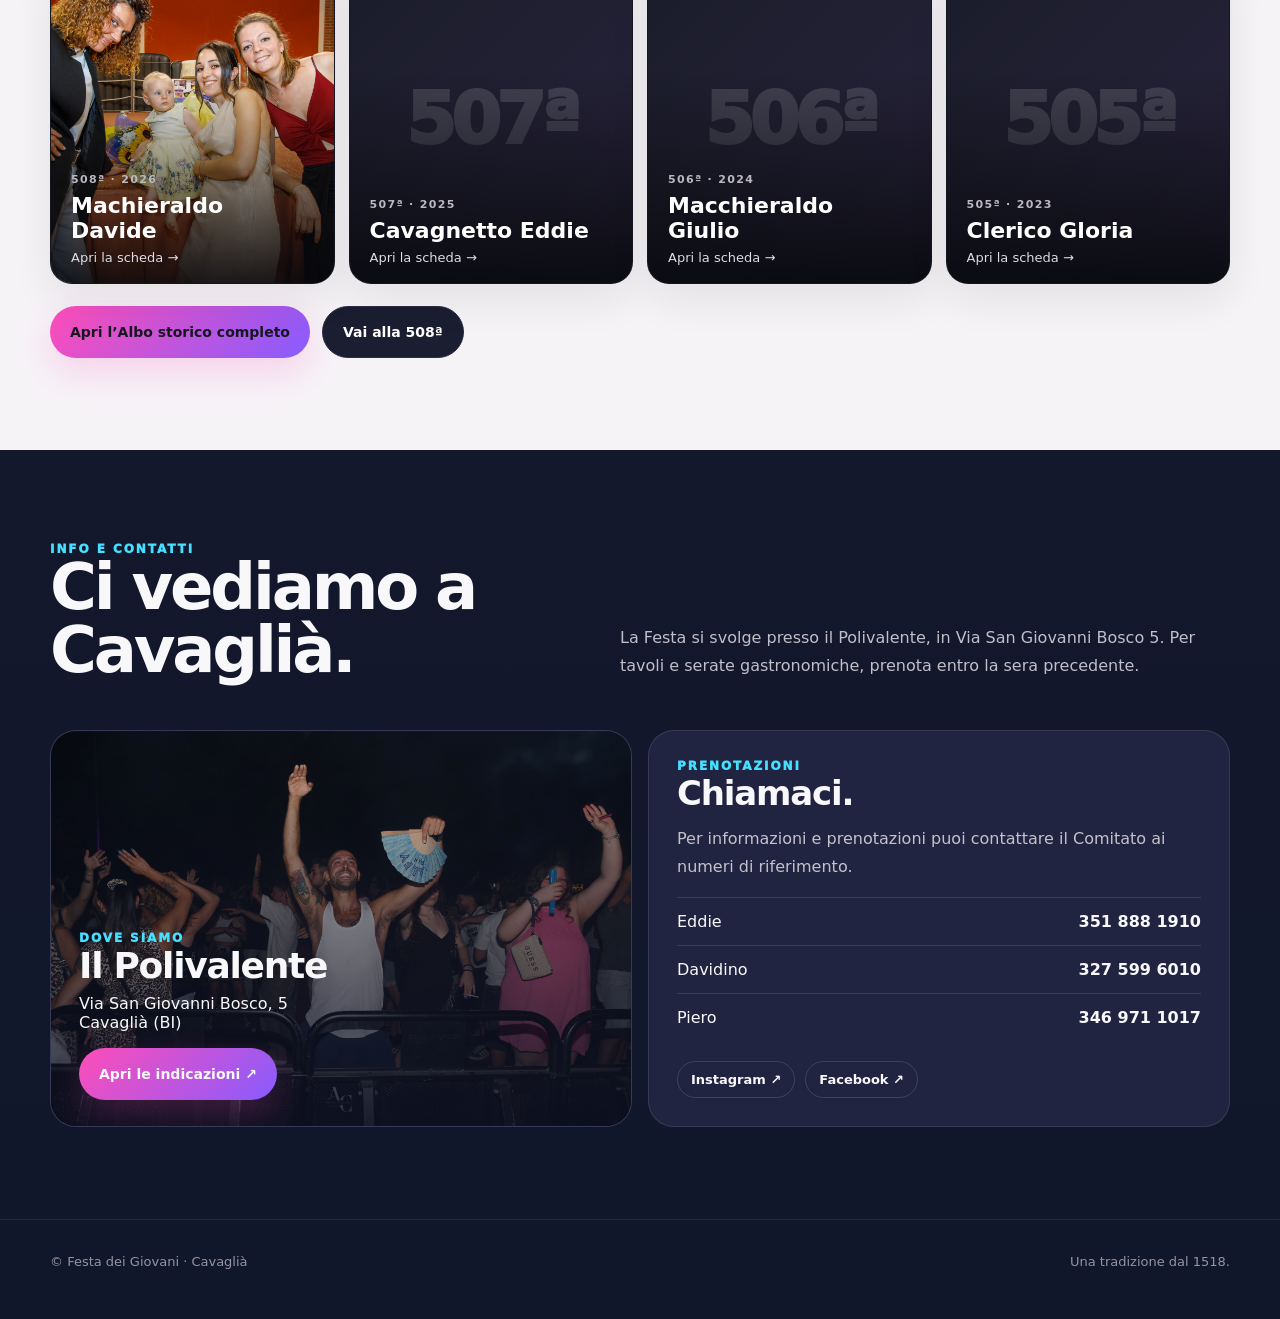
==== commit 60e11a9b: "Refresh home gallery with shared FDG photos" ====
--- a/docs/index.html
+++ b/docs/index.html
@@ -3,604 +3,250 @@
 <head>
 <meta charset="utf-8">
 <meta name="viewport" content="width=device-width,initial-scale=1,viewport-fit=cover">
-<meta name="theme-color" content="#0a0b10">
+<meta name="theme-color" content="#151a31">
 <title>Festa dei Giovani di Cavaglià</title>
 <meta name="description" content="Festa dei Giovani di Cavaglià: una tradizione dal 1518. Programma, cucina, storia, albo dei Priori, foto e contatti.">
 <style>
 :root{
-  --night:#090a0f; --night2:#11131a; --ink:#15161a; --paper:#f7f4ef;
-  --white:#fff; --muted:#6c6b71; --line:rgba(255,255,255,.13);
-  --pink:#ff3fb4; --cyan:#3cddff; --violet:#875cff; --gold:#ffd35b;
-  --radius:26px; --shadow:0 24px 70px rgba(0,0,0,.28);
+  --bg:#151a31;--bg2:#1d2040;--panel:#232744;--paper:#f6f3f7;--ink:#171721;
+  --white:#fff;--soft:#c8c6d1;--muted:#77717e;--pink:#ff4db8;--cyan:#45dfff;
+  --violet:#875cff;--gold:#ffd35b;--line:rgba(255,255,255,.13);--r:26px;
+  --shadow:0 24px 70px rgba(7,8,20,.25)
 }
 *{box-sizing:border-box}
 html{scroll-behavior:smooth}
 body{
-  margin:0;font-family:Inter,ui-sans-serif,system-ui,-apple-system,BlinkMacSystemFont,"Segoe UI",sans-serif;
-  background:var(--night);color:#f7f7f7;overflow-x:hidden;
-}
-body.menu-open{overflow:hidden}
-a{text-decoration:none;color:inherit}
-img{display:block;max-width:100%}
-button{font:inherit}
+  margin:0;color:#f8f8fb;font-family:Inter,ui-sans-serif,system-ui,-apple-system,BlinkMacSystemFont,"Segoe UI",sans-serif;
+  background:
+    radial-gradient(circle at 8% 0%,rgba(135,92,255,.24),transparent 28%),
+    radial-gradient(circle at 92% 8%,rgba(69,223,255,.15),transparent 27%),
+    linear-gradient(180deg,var(--bg) 0%,#191a30 48%,#11172b 100%);
+  overflow-x:hidden
+}
+body.menu-open{overflow:hidden}a{color:inherit;text-decoration:none}img{display:block;max-width:100%}button{font:inherit}
 .container{width:min(1180px,calc(100% - 36px));margin:auto}
-.muted{color:#a7a5ad}
-.light-section{background:var(--paper);color:var(--ink)}
-.light-section .section-copy,.light-section .body-copy{color:#646167}
-.eyebrow{font-size:12px;letter-spacing:.16em;text-transform:uppercase;font-weight:900;color:var(--cyan)}
-h1,h2,h3,p{margin-top:0}
-h1{font-size:clamp(54px,8vw,104px);line-height:.9;letter-spacing:-.065em;margin-bottom:24px}
+.section{padding:92px 0}.light{background:var(--paper);color:var(--ink)}
+.eyebrow{font-size:12px;letter-spacing:.16em;text-transform:uppercase;font-weight:950;color:var(--cyan)}
+h1,h2,h3,p{margin-top:0}h1{font-size:clamp(53px,8vw,103px);line-height:.9;letter-spacing:-.065em;margin-bottom:24px}
 h2{font-size:clamp(38px,5vw,66px);line-height:.98;letter-spacing:-.05em;margin-bottom:14px}
-h3{letter-spacing:-.035em}
-.section{padding:92px 0}
-.section-head{display:flex;justify-content:space-between;gap:34px;align-items:end;margin-bottom:34px}
-.section-copy{max-width:600px;line-height:1.75;color:#bbb8c0;font-size:16px}
-.body-copy{line-height:1.8;color:#c4c1c8}
-.neon-word{
-  color:#fff;
-  text-shadow:0 0 12px rgba(255,63,180,.65),0 0 28px rgba(60,221,255,.25);
-}
-.reveal{opacity:0;transform:translateY(24px);transition:opacity .7s ease,transform .7s ease}
-.reveal.on{opacity:1;transform:none}
-
-/* nav */
-.site-header{
-  position:sticky;top:0;z-index:100;background:rgba(9,10,15,.72);
-  backdrop-filter:blur(18px);border-bottom:1px solid rgba(255,255,255,.08)
-}
-.nav{height:76px;display:flex;align-items:center;justify-content:space-between;gap:24px}
-.brand{display:flex;align-items:center;gap:12px;font-weight:900;min-width:0}
-.brand-logo{
-  width:46px;height:46px;border-radius:14px;overflow:hidden;border:1px solid rgba(255,255,255,.18);
-  box-shadow:0 0 18px rgba(60,221,255,.18);background:#0d1a4a
-}
-.brand-logo img{width:100%;height:100%;object-fit:cover;object-position:34% 28%;transform:scale(1.34)}
-.brand-title{white-space:nowrap}
-.nav-links{display:flex;gap:22px;align-items:center;font-size:14px;font-weight:800}
-.nav-links a{color:#d8d7db;position:relative}
-.nav-links a::after{content:"";position:absolute;left:0;right:100%;bottom:-8px;height:2px;background:linear-gradient(90deg,var(--cyan),var(--pink));transition:.25s}
-.nav-links a:hover::after{right:0}
-.menu-btn{display:none;border:0;color:white;background:#171923;width:44px;height:44px;border-radius:13px}
+h3{letter-spacing:-.035em}.section-head{display:flex;justify-content:space-between;align-items:end;gap:34px;margin-bottom:34px}
+.section-copy{max-width:610px;color:#c1bec9;line-height:1.75}.light .section-copy{color:#68636d}
+.neon{color:#fff;text-shadow:0 0 12px rgba(255,77,184,.62),0 0 28px rgba(69,223,255,.22)}
+.reveal{opacity:0;transform:translateY(24px);transition:opacity .7s ease,transform .7s ease}.reveal.on{opacity:1;transform:none}
+
+/* header */
+.site-header{position:sticky;top:0;z-index:100;background:rgba(21,26,49,.82);backdrop-filter:blur(18px);border-bottom:1px solid rgba(255,255,255,.08)}
+.nav{height:76px;display:flex;align-items:center;justify-content:space-between;gap:20px}
+.brand{display:flex;align-items:center;gap:11px;font-weight:950}.brand-mark{width:45px;height:45px;border-radius:14px;display:grid;place-items:center;background:linear-gradient(135deg,var(--pink),var(--violet));box-shadow:0 0 22px rgba(135,92,255,.3);font-weight:1000}
+.brand-title{white-space:nowrap}.nav-links{display:flex;align-items:center;gap:20px;font-size:14px;font-weight:850}
+.nav-links a{position:relative;color:#e3e1e8}.nav-links a:after{content:"";position:absolute;left:0;right:100%;bottom:-8px;height:2px;background:linear-gradient(90deg,var(--cyan),var(--pink));transition:.25s}.nav-links a:hover:after{right:0}
+.menu-btn{display:none;width:44px;height:44px;border:0;border-radius:13px;background:#252943;color:#fff}
 
 /* ticker */
-.ticker{overflow:hidden;border-bottom:1px solid rgba(255,255,255,.06);background:#0c0d13}
-.ticker-track{
-  width:max-content;display:flex;gap:34px;padding:12px 0;white-space:nowrap;
-  text-transform:uppercase;letter-spacing:.14em;font-size:12px;font-weight:900;color:#dad7de;
-  animation:ticker 28s linear infinite
-}
-.ticker-track span::before{content:"✦";color:var(--pink);margin-right:34px;text-shadow:0 0 12px var(--pink)}
+.ticker{overflow:hidden;background:#191e37;border-bottom:1px solid rgba(255,255,255,.07)}
+.ticker-track{display:flex;width:max-content;gap:34px;padding:12px 0;white-space:nowrap;text-transform:uppercase;letter-spacing:.14em;font-size:12px;font-weight:900;color:#dedce4;animation:ticker 28s linear infinite}
+.ticker-track span:before{content:"✦";margin-right:34px;color:var(--pink);text-shadow:0 0 12px var(--pink)}
 @keyframes ticker{to{transform:translateX(-50%)}}
 
 /* hero */
-.hero{position:relative;padding:26px 0 86px;isolation:isolate;overflow:hidden}
-.hero::before,.hero::after{content:"";position:absolute;border-radius:50%;filter:blur(2px);z-index:-1}
-.hero::before{width:480px;height:480px;left:-240px;top:100px;background:radial-gradient(circle,rgba(255,63,180,.18),transparent 65%)}
-.hero::after{width:520px;height:520px;right:-220px;top:-70px;background:radial-gradient(circle,rgba(60,221,255,.14),transparent 64%)}
+.hero{position:relative;overflow:hidden;padding:25px 0 88px;isolation:isolate}
+.hero:before,.hero:after{content:"";position:absolute;border-radius:50%;z-index:-1}
+.hero:before{width:520px;height:520px;left:-260px;top:70px;background:radial-gradient(circle,rgba(255,77,184,.19),transparent 65%)}
+.hero:after{width:560px;height:560px;right:-250px;top:-120px;background:radial-gradient(circle,rgba(69,223,255,.15),transparent 64%)}
 .light-wire{display:flex;justify-content:space-around;padding:8px 6px 25px}
-.bulb{width:11px;height:11px;border-radius:50%;position:relative;animation:twinkle 3.5s ease-in-out infinite}
-.bulb::before{content:"";position:absolute;width:3px;height:8px;left:4px;top:-7px;border-radius:3px;background:#555}
-.bulb:nth-child(4n+1){background:var(--pink);box-shadow:0 0 15px var(--pink),0 0 28px rgba(255,63,180,.35)}
-.bulb:nth-child(4n+2){background:var(--cyan);box-shadow:0 0 15px var(--cyan),0 0 28px rgba(60,221,255,.32)}
-.bulb:nth-child(4n+3){background:var(--gold);box-shadow:0 0 15px var(--gold),0 0 28px rgba(255,211,91,.28)}
-.bulb:nth-child(4n){background:var(--violet);box-shadow:0 0 15px var(--violet),0 0 28px rgba(135,92,255,.3)}
-.bulb:nth-child(2n){animation-delay:.8s}.bulb:nth-child(3n){animation-delay:1.6s}
-@keyframes twinkle{0%,100%{opacity:1;transform:translateY(0)}50%{opacity:.55;transform:translateY(2px)}}
+.bulb{width:11px;height:11px;border-radius:50%;position:relative;animation:twinkle 3.5s ease-in-out infinite}.bulb:before{content:"";position:absolute;width:3px;height:8px;left:4px;top:-7px;background:#626477;border-radius:3px}
+.bulb:nth-child(4n+1){background:var(--pink);box-shadow:0 0 15px var(--pink),0 0 30px rgba(255,77,184,.35)}.bulb:nth-child(4n+2){background:var(--cyan);box-shadow:0 0 15px var(--cyan),0 0 30px rgba(69,223,255,.3)}.bulb:nth-child(4n+3){background:var(--gold);box-shadow:0 0 15px var(--gold)}.bulb:nth-child(4n){background:var(--violet);box-shadow:0 0 15px var(--violet)}.bulb:nth-child(2n){animation-delay:.8s}.bulb:nth-child(3n){animation-delay:1.6s}
+@keyframes twinkle{50%{opacity:.48;transform:translateY(2px)}}
 .hero-grid{display:grid;grid-template-columns:.93fr 1.07fr;gap:46px;align-items:center}
-.hero-copy{padding:16px 0}
-.hero-kicker{
-  display:inline-flex;align-items:center;gap:9px;border:1px solid rgba(255,255,255,.12);
-  background:rgba(255,255,255,.06);padding:9px 13px;border-radius:999px;font-size:12px;font-weight:900;letter-spacing:.12em;text-transform:uppercase
-}
-.live-dot{width:8px;height:8px;border-radius:50%;background:var(--pink);box-shadow:0 0 12px var(--pink)}
-.hero-lead{font-size:19px;line-height:1.7;color:#c8c5cd;max-width:650px}
-.cta{display:flex;gap:12px;flex-wrap:wrap;margin-top:28px}
-.btn{min-height:52px;padding:0 20px;border-radius:999px;display:inline-flex;align-items:center;justify-content:center;gap:9px;font-size:14px;font-weight:900;transition:.22s}
-.btn-primary{background:linear-gradient(135deg,var(--pink),var(--violet));color:white;box-shadow:0 14px 35px rgba(255,63,180,.22)}
-.btn-ghost{background:rgba(255,255,255,.07);border:1px solid rgba(255,255,255,.13);color:white}
-.btn:hover{transform:translateY(-2px)}
-.hero-photo{
-  min-height:625px;border-radius:28px 70px 28px 28px;overflow:hidden;position:relative;box-shadow:var(--shadow);
-  border:1px solid rgba(255,255,255,.12);background:#111
-}
-.hero-photo img{width:100%;height:100%;position:absolute;inset:0;object-fit:cover;object-position:center 18%;transform:scale(1.03);animation:slowZoom 16s ease-in-out infinite alternate}
-@keyframes slowZoom{to{transform:scale(1.10)}}
-.hero-photo::after{content:"";position:absolute;inset:0;background:linear-gradient(180deg,transparent 48%,rgba(6,7,11,.82) 100%)}
-.hero-photo-label{position:absolute;z-index:2;right:20px;top:20px;border:1px solid rgba(255,255,255,.18);background:rgba(10,10,15,.45);backdrop-filter:blur(12px);padding:10px 14px;border-radius:999px;font-size:12px;font-weight:900;letter-spacing:.1em;text-transform:uppercase}
-.hero-badge{
-  position:absolute;z-index:2;left:24px;bottom:22px;max-width:330px
-}
-.hero-badge strong{display:block;font-size:38px;letter-spacing:-.05em;line-height:1}
-.hero-badge span{display:block;color:#dad7df;margin-top:7px;font-size:14px}
-.stats{display:grid;grid-template-columns:repeat(4,1fr);gap:12px;margin-top:30px}
-.stat{border:1px solid rgba(255,255,255,.11);background:rgba(255,255,255,.055);border-radius:19px;padding:20px}
-.stat b{display:block;font-size:28px;letter-spacing:-.04em}.stat span{display:block;margin-top:6px;color:#aaa7b0;font-size:12px;line-height:1.35}
-
-/* dynamic glow cards */
-.glow-card{
-  --mx:50%;--my:50%;position:relative;overflow:hidden;border-radius:var(--radius);
-  border:1px solid rgba(255,255,255,.10);background:#151720;transition:transform .25s ease,border-color .25s ease,box-shadow .25s ease;
-}
-.glow-card::before{
-  content:"";position:absolute;inset:0;pointer-events:none;opacity:0;transition:opacity .25s;
-  background:radial-gradient(300px circle at var(--mx) var(--my),rgba(60,221,255,.15),transparent 48%),
-             radial-gradient(260px circle at calc(var(--mx) + 10%) calc(var(--my) - 10%),rgba(255,63,180,.13),transparent 55%);
-}
-.glow-card:hover,.glow-card:focus-within{
-  transform:translateY(-5px);border-color:rgba(60,221,255,.48);
-  box-shadow:0 0 0 1px rgba(255,63,180,.12),0 0 26px rgba(60,221,255,.12),0 22px 55px rgba(0,0,0,.2)
-}
-.glow-card:hover::before,.glow-card:focus-within::before{opacity:1}
-.light-section .glow-card{background:#fff;border-color:rgba(17,18,22,.09)}
-.light-section .glow-card:hover,.light-section .glow-card:focus-within{border-color:rgba(70,130,220,.35);box-shadow:0 0 0 1px rgba(255,63,180,.08),0 0 24px rgba(60,221,255,.10),0 20px 45px rgba(26,26,30,.08)}
-
-/* next edition */
-.priorato-grid{display:grid;grid-template-columns:repeat(3,1fr);gap:15px}
-.person-card{padding:27px}
-.role{font-size:11px;letter-spacing:.15em;text-transform:uppercase;font-weight:900;color:var(--cyan)}
-.light-section .role{color:#7b3fe4}
-.person-name{font-size:30px;margin:11px 0 8px}
-.person-card p{margin:0;color:#aaa7b0;line-height:1.7}
-.light-section .person-card p{color:#6b676f}
-.next-banner{margin-top:18px;padding:20px 22px;display:flex;align-items:center;justify-content:space-between;gap:18px}
-.next-banner strong{font-size:20px}.next-banner span{color:#aaa7b0;font-size:14px}
-
-/* archive program */
-.program-intro{display:grid;grid-template-columns:.65fr 1.35fr;gap:22px;margin-bottom:24px}
-.poster-card{min-height:450px;background:url("https://www.festadeigiovani.com/wp-content/uploads/2025/04/IMG_4561-scaled.jpg") center/cover;border-radius:var(--radius);box-shadow:0 18px 50px rgba(0,0,0,.14)}
-.program-note{padding:30px;display:flex;flex-direction:column;justify-content:center}
-.program-note h3{font-size:36px;line-height:1;margin-bottom:14px}
-.program-note p{line-height:1.75;margin-bottom:0}
-.event-grid{display:grid;grid-template-columns:repeat(2,1fr);gap:12px}
-.event-card{padding:22px;min-height:160px}
-.event-date{font-size:12px;letter-spacing:.13em;text-transform:uppercase;font-weight:900;color:#9a45e4}
-.event-title{font-size:22px;margin:9px 0 8px}
-.event-card p{font-size:14px;line-height:1.62;color:#66626a;margin:0}
-.event-card .ticket{display:inline-flex;margin-top:12px;padding:7px 10px;border-radius:999px;background:#181922;color:white;font-size:11px;font-weight:900;letter-spacing:.06em}
+.hero-kicker{display:inline-flex;gap:9px;align-items:center;padding:9px 13px;border-radius:999px;background:rgba(255,255,255,.07);border:1px solid var(--line);font-size:12px;font-weight:900;text-transform:uppercase;letter-spacing:.12em}
+.dot{width:8px;height:8px;border-radius:50%;background:var(--pink);box-shadow:0 0 12px var(--pink)}
+.hero-lead{max-width:650px;font-size:19px;line-height:1.7;color:#cbc8d2}
+.cta{display:flex;gap:12px;flex-wrap:wrap;margin-top:28px}.btn{min-height:52px;padding:0 20px;border-radius:999px;display:inline-flex;align-items:center;justify-content:center;font-size:14px;font-weight:900;transition:.22s}.btn:hover{transform:translateY(-2px)}
+.btn-primary{background:linear-gradient(135deg,var(--pink),var(--violet));box-shadow:0 14px 35px rgba(255,77,184,.2)}.btn-ghost{background:rgba(255,255,255,.07);border:1px solid var(--line)}
+.hero-photo{min-height:625px;border-radius:28px 70px 28px 28px;position:relative;overflow:hidden;background:#222740;border:1px solid var(--line);box-shadow:var(--shadow)}
+.hero-photo img{position:absolute;inset:0;width:100%;height:100%;object-fit:cover;object-position:center 18%;transform:scale(1.02);animation:zoom 16s ease-in-out infinite alternate}.hero-photo:after{content:"";position:absolute;inset:0;background:linear-gradient(180deg,transparent 48%,rgba(9,10,24,.85) 100%)}
+@keyframes zoom{to{transform:scale(1.09)}}.hero-loading,.gallery-loading{position:absolute;inset:0;display:grid;place-items:center;color:#aaa7b2;font-size:12px;font-weight:900;letter-spacing:.1em;text-transform:uppercase}
+.hero-photo-label{position:absolute;z-index:2;right:20px;top:20px;padding:10px 14px;border-radius:999px;background:rgba(17,20,40,.52);backdrop-filter:blur(12px);border:1px solid var(--line);font-size:12px;font-weight:900;text-transform:uppercase;letter-spacing:.1em}
+.hero-badge{position:absolute;z-index:2;left:24px;bottom:22px;max-width:340px}.hero-badge strong{display:block;font-size:38px;line-height:1;letter-spacing:-.05em}.hero-badge span{display:block;margin-top:7px;color:#dddbe3;font-size:14px}
+.stats{display:grid;grid-template-columns:repeat(4,1fr);gap:12px;margin-top:30px}.stat{padding:20px;border-radius:19px;background:rgba(255,255,255,.055);border:1px solid rgba(255,255,255,.11)}.stat b{display:block;font-size:28px;letter-spacing:-.04em}.stat span{display:block;margin-top:6px;color:#aaa7b0;font-size:12px}
+
+/* cards */
+.glow{--mx:50%;--my:50%;position:relative;overflow:hidden;border-radius:var(--r);background:rgba(35,39,68,.92);border:1px solid rgba(255,255,255,.10);transition:transform .25s,border-color .25s,box-shadow .25s}
+.glow:before{content:"";position:absolute;inset:0;pointer-events:none;opacity:0;transition:.25s;background:radial-gradient(300px circle at var(--mx) var(--my),rgba(69,223,255,.16),transparent 48%),radial-gradient(250px circle at calc(var(--mx) + 10%) calc(var(--my) - 10%),rgba(255,77,184,.13),transparent 55%)}
+.glow:hover{transform:translateY(-5px);border-color:rgba(69,223,255,.42);box-shadow:0 0 30px rgba(69,223,255,.08),0 22px 50px rgba(5,7,20,.18)}.glow:hover:before{opacity:1}
+.light .glow{background:#fff;border-color:rgba(22,22,30,.09)}.light .glow:hover{border-color:rgba(135,92,255,.28);box-shadow:0 20px 45px rgba(38,30,70,.09)}
+
+/* 509 */
+.priorato-grid{display:grid;grid-template-columns:repeat(3,1fr);gap:15px}.person-card{padding:27px}.role{font-size:11px;letter-spacing:.15em;text-transform:uppercase;font-weight:900;color:var(--cyan)}.person-name{font-size:30px;margin:11px 0 8px}.person-card p{margin:0;line-height:1.7;color:#b8b5c0}.next-banner{margin-top:18px;padding:20px 22px;display:flex;align-items:center;justify-content:space-between;gap:18px}.next-banner strong{font-size:20px}.next-banner span{font-size:14px;color:#aaa7b1}
+
+/* programma */
+.program-intro{display:grid;grid-template-columns:.65fr 1.35fr;gap:22px;margin-bottom:24px}.poster-card{min-height:450px;border-radius:var(--r);position:relative;overflow:hidden;background:#202844;box-shadow:0 18px 50px rgba(0,0,0,.12)}.poster-card img{position:absolute;inset:0;width:100%;height:100%;object-fit:cover}.poster-card:after{content:"";position:absolute;inset:0;background:linear-gradient(180deg,transparent 55%,rgba(10,12,25,.4))}
+.program-note{padding:30px;display:flex;flex-direction:column;justify-content:center}.program-note h3{font-size:36px;line-height:1;margin-bottom:14px}.program-note p{line-height:1.75;color:#68636d;margin-bottom:0}
+.event-grid{display:grid;grid-template-columns:repeat(2,1fr);gap:12px}.event-card{padding:22px;min-height:160px}.event-date{font-size:12px;letter-spacing:.13em;text-transform:uppercase;font-weight:900;color:#8a49df}.event-title{font-size:22px;margin:9px 0 8px}.event-card p{font-size:14px;line-height:1.62;color:#66616c;margin:0}.ticket{display:inline-flex;margin-top:12px;padding:7px 10px;border-radius:999px;background:#1b1d30;color:#fff;font-size:11px;font-weight:900}
 
 /* food */
-.food-grid{display:grid;grid-template-columns:repeat(5,1fr);gap:12px}
-.food-card{padding:22px;min-height:150px}
-.food-no{font-size:11px;color:var(--pink);font-weight:900;letter-spacing:.14em}
-.food-card h3{font-size:20px;margin:15px 0 5px}
-.food-card p{font-size:13px;color:#aaa7b0;line-height:1.55;margin:0}
+.food-grid{display:grid;grid-template-columns:repeat(5,1fr);gap:12px}.food-card{padding:22px;min-height:150px}.food-no{font-size:11px;color:var(--pink);font-weight:900;letter-spacing:.14em}.food-card h3{font-size:20px;margin:15px 0 5px}.food-card p{font-size:13px;color:#b6b3be;line-height:1.55;margin:0}
 
 /* gallery */
-.gallery-grid{display:grid;grid-template-columns:1.15fr .85fr;gap:14px}
-.gallery-main,.gallery-side{min-height:470px;border-radius:28px;overflow:hidden;position:relative;box-shadow:var(--shadow)}
-.gallery-main img,.gallery-side img{width:100%;height:100%;object-fit:cover}
-.gallery-main img{object-position:center 26%}.gallery-side img{object-position:center 26%}
-.gallery-main::after,.gallery-side::after{content:"";position:absolute;inset:auto 0 0;height:48%;background:linear-gradient(180deg,transparent,rgba(0,0,0,.7))}
-.gallery-caption{position:absolute;left:20px;bottom:18px;z-index:2}
-.gallery-caption b{display:block;font-size:22px}.gallery-caption span{display:block;color:#d6d3da;font-size:13px;margin-top:5px}
+.gallery-grid{display:grid;grid-template-columns:repeat(4,1fr);gap:14px}
+.gallery-card{position:relative;min-height:365px;border-radius:25px;overflow:hidden;background:#222640;border:1px solid rgba(255,255,255,.1);box-shadow:var(--shadow);transition:.28s}
+.gallery-card:before{content:"";position:absolute;inset:0;z-index:2;background:linear-gradient(180deg,transparent 43%,rgba(6,7,18,.86) 100%);pointer-events:none}.gallery-card:after{content:"";position:absolute;inset:-2px;z-index:3;border-radius:inherit;opacity:0;box-shadow:inset 0 0 0 1px rgba(69,223,255,.58),inset 0 0 28px rgba(255,77,184,.12);transition:.28s;pointer-events:none}
+.gallery-card:hover{transform:translateY(-6px)}.gallery-card:hover:after{opacity:1}.gallery-card img{position:absolute;inset:0;width:100%;height:100%;object-fit:cover;transition:transform .65s}.gallery-card:hover img{transform:scale(1.045)}
+.gallery-caption{position:absolute;z-index:4;left:19px;right:19px;bottom:18px}.gallery-caption b{display:block;font-size:20px}.gallery-caption span{display:block;margin-top:5px;font-size:13px;color:#dddbe3}
 
 /* history */
-.history-wrap{display:grid;grid-template-columns:.72fr 1.28fr;gap:44px;align-items:start}
-.year{font-size:clamp(86px,12vw,160px);font-weight:950;letter-spacing:-.08em;line-height:.8;color:white;text-shadow:0 0 18px rgba(255,63,180,.35),0 0 34px rgba(60,221,255,.15)}
-.history-text{font-size:17px;line-height:1.9;color:#c8c5cc}
-.history-points{display:grid;gap:10px;margin-top:24px}
-.history-point{display:flex;gap:14px;align-items:flex-start;padding:15px 0;border-top:1px solid rgba(255,255,255,.1)}
-.history-point b{min-width:92px;color:var(--cyan)}
+.history-wrap{display:grid;grid-template-columns:.72fr 1.28fr;gap:44px;align-items:start}.year{font-size:clamp(86px,12vw,160px);font-weight:950;letter-spacing:-.08em;line-height:.8;text-shadow:0 0 18px rgba(255,77,184,.35),0 0 34px rgba(69,223,255,.15)}.history-text{font-size:17px;line-height:1.9;color:#cbc8d2}.history-points{display:grid;gap:10px;margin-top:24px}.history-point{display:flex;gap:14px;padding:15px 0;border-top:1px solid rgba(255,255,255,.1)}.history-point b{min-width:92px;color:var(--cyan)}
 
 /* albo */
-.albo-head{display:grid;grid-template-columns:.8fr 1.2fr;gap:34px;align-items:center}
-.albo-visual{min-height:420px;border-radius:28px;overflow:hidden;position:relative;background:url("https://www.festadeigiovani.com/wp-content/uploads/2025/04/IMG_4537-scaled.jpg") center/cover;box-shadow:0 18px 48px rgba(0,0,0,.12)}
-.albo-visual::after{content:"";position:absolute;inset:0;background:linear-gradient(180deg,transparent,rgba(11,12,18,.55))}
-.albo-copy{padding:8px 0}
-.albo-copy p{line-height:1.8}
-.albo-placeholder{margin-top:18px;padding:18px;border-radius:18px;background:#fff;border:1px solid rgba(0,0,0,.08);color:#5f5b62;font-size:14px;line-height:1.6}
+.albo-grid{display:grid;grid-template-columns:repeat(4,1fr);gap:14px;margin-top:28px}.albo-card{position:relative;min-height:330px;border-radius:22px;overflow:hidden;background:#171923;color:#fff;border:1px solid rgba(0,0,0,.08);box-shadow:0 16px 40px rgba(25,25,30,.08);transition:.28s}.albo-card:hover{transform:translateY(-6px)}.albo-card:after{content:"";position:absolute;inset:0;background:linear-gradient(180deg,transparent 35%,rgba(8,9,14,.9) 100%)}.albo-card img{position:absolute;inset:0;width:100%;height:100%;object-fit:cover}.albo-year{position:absolute;inset:0;display:grid;place-items:center;font-size:72px;font-weight:950;letter-spacing:-.07em;color:rgba(255,255,255,.15);background:linear-gradient(135deg,#1a1c2a,#29243c)}.albo-copy{position:absolute;left:20px;right:20px;bottom:18px;z-index:3}.albo-copy small{display:block;color:#bbb8c1;font-size:11px;font-weight:900;text-transform:uppercase;letter-spacing:.12em;margin-bottom:7px}.albo-copy b{display:block;font-size:22px}.albo-copy span{display:block;margin-top:7px;font-size:13px;color:#dedbe4}.albo-actions{display:flex;gap:12px;flex-wrap:wrap;margin-top:22px}.btn-dark{background:#1b1d30;color:#fff;border:1px solid #2b2e45}
 
 /* contact */
-.contact-grid{display:grid;grid-template-columns:1fr 1fr;gap:16px}
-.contact-card{padding:28px}
-.contact-card h3{font-size:34px;margin-bottom:12px}
-.contact-list{margin-top:18px}
-.contact-row{display:flex;justify-content:space-between;gap:15px;padding:14px 0;border-top:1px solid rgba(255,255,255,.11)}
-.contact-row a{font-weight:900}
-.socials{display:flex;gap:10px;flex-wrap:wrap;margin-top:20px}
-.socials a{padding:10px 13px;border:1px solid rgba(255,255,255,.12);border-radius:999px;font-size:13px;font-weight:900}
-.map-card{min-height:380px;position:relative;background:url("https://www.festadeigiovani.com/wp-content/uploads/2025/04/IMG_4577-scaled.jpg") center/cover}
-.map-card::after{content:"";position:absolute;inset:0;background:linear-gradient(180deg,rgba(9,10,15,.18),rgba(9,10,15,.85))}
-.map-copy{position:absolute;z-index:2;left:28px;right:28px;bottom:26px}
-.map-copy h3{font-size:36px;margin-bottom:8px}
-.footer{padding:34px 0 50px;color:#8f8d95;font-size:13px;border-top:1px solid rgba(255,255,255,.08)}
-.footer-inner{display:flex;justify-content:space-between;gap:20px;flex-wrap:wrap}
+.contact-grid{display:grid;grid-template-columns:1fr 1fr;gap:16px}.contact-card{padding:28px}.contact-card h3{font-size:34px;margin-bottom:12px}.contact-card p{line-height:1.75;color:#c4c1cb}.contact-row{display:flex;justify-content:space-between;gap:15px;padding:14px 0;border-top:1px solid rgba(255,255,255,.11)}.contact-row a{font-weight:900}.socials{display:flex;gap:10px;flex-wrap:wrap;margin-top:20px}.socials a{padding:10px 13px;border:1px solid var(--line);border-radius:999px;font-size:13px;font-weight:900}.place-card{min-height:390px;position:relative}.place-card img{position:absolute;inset:0;width:100%;height:100%;object-fit:cover}.place-card:after{content:"";position:absolute;inset:0;background:linear-gradient(180deg,rgba(12,15,32,.15),rgba(12,15,32,.88))}.place-copy{position:absolute;z-index:3;left:28px;right:28px;bottom:26px}.place-copy h3{font-size:36px;margin-bottom:8px}.footer{padding:34px 0 50px;color:#9593a0;font-size:13px;border-top:1px solid rgba(255,255,255,.08)}.footer-inner{display:flex;justify-content:space-between;gap:20px;flex-wrap:wrap}
 
 @media(max-width:980px){
-  .nav-links{display:none;position:fixed;inset:76px 14px auto 14px;background:#12131b;border:1px solid rgba(255,255,255,.1);border-radius:20px;padding:20px;flex-direction:column;align-items:flex-start;box-shadow:var(--shadow)}
-  .nav-links.open{display:flex}.menu-btn{display:block}
-  .hero-grid,.program-intro,.history-wrap,.albo-head,.contact-grid{grid-template-columns:1fr}
-  .hero-photo{min-height:500px;order:-1}
-  .stats{grid-template-columns:repeat(2,1fr)}
-  .priorato-grid{grid-template-columns:1fr}
-  .food-grid{grid-template-columns:repeat(2,1fr)}
-  .gallery-grid{grid-template-columns:1fr}
-  .gallery-main,.gallery-side{min-height:360px}
-  .albo-visual{min-height:360px}
+  .nav-links{display:none;position:fixed;inset:76px 14px auto 14px;background:#20243f;border:1px solid var(--line);border-radius:20px;padding:18px;flex-direction:column;align-items:flex-start;box-shadow:var(--shadow)}.nav-links.open{display:flex}.menu-btn{display:block}
+  .hero-grid,.program-intro,.history-wrap,.contact-grid{grid-template-columns:1fr}.hero-photo{min-height:500px;order:-1}.stats{grid-template-columns:repeat(2,1fr)}
+  .priorato-grid{grid-template-columns:1fr}.food-grid{grid-template-columns:repeat(2,1fr)}.gallery-grid,.albo-grid{grid-template-columns:1fr 1fr}
 }
 @media(max-width:680px){
-  .container{width:min(100% - 22px,1180px)}
-  .section{padding:64px 0}.section-head{flex-direction:column;align-items:flex-start}
-  .hero{padding-top:15px;padding-bottom:62px}
-  .hero h1{font-size:53px}.hero-lead{font-size:17px}
-  .hero-photo{min-height:390px;border-radius:20px 38px 20px 20px}
-  .hero-photo-label{right:14px;top:14px}
-  .hero-badge{left:18px;bottom:18px}.hero-badge strong{font-size:31px}
-  .stats{grid-template-columns:1fr 1fr}.stat{padding:16px}.stat b{font-size:24px}
-  .event-grid{grid-template-columns:1fr}.event-card{min-height:auto}
-  .food-grid{grid-template-columns:1fr 1fr}.food-card{min-height:130px;padding:18px}
-  .next-banner{align-items:flex-start;flex-direction:column}
-  .gallery-main,.gallery-side{min-height:300px}
-  .year{font-size:92px}
-  .albo-visual{min-height:300px}
-  .contact-card{padding:22px}.map-copy{left:22px;right:22px;bottom:22px}
-  .brand-title{font-size:14px}
-}
-@media(max-width:390px){
-  .hero h1{font-size:47px}.stats{grid-template-columns:1fr}
-  .food-grid{grid-template-columns:1fr}
-}
-@media(prefers-reduced-motion:reduce){
-  *,*::before,*::after{animation-duration:.01ms!important;animation-iteration-count:1!important;scroll-behavior:auto!important;transition-duration:.01ms!important}
-}
-</style>
-
-<style>
-.hero-photo{background:linear-gradient(135deg,#151723,#0b1730)}
-.poster-card{background-color:#17213b}
-.gallery-main,.gallery-side,.albo-visual,.map-card{background-color:#1a1b24}
-@media (hover:none){
-  .glow-card::before{opacity:.32}
-  .glow-card{border-color:rgba(60,221,255,.16)}
-}
-</style>
-
-
-<style>
-.gallery-2026-grid{display:grid;grid-template-columns:1.15fr .85fr .85fr;gap:14px}
-.gallery-2026-card{position:relative;min-height:390px;border-radius:28px;overflow:hidden;background:#171923;border:1px solid rgba(255,255,255,.1);box-shadow:var(--shadow);transition:transform .28s ease,border-color .28s ease,box-shadow .28s ease}
-.gallery-2026-card::before{content:"";position:absolute;inset:0;z-index:2;pointer-events:none;background:linear-gradient(180deg,transparent 45%,rgba(4,5,10,.84) 100%)}
-.gallery-2026-card::after{content:"";position:absolute;inset:-2px;z-index:3;pointer-events:none;border-radius:inherit;opacity:0;box-shadow:inset 0 0 0 1px rgba(60,221,255,.6),inset 0 0 28px rgba(255,63,180,.11);transition:opacity .28s ease}
-.gallery-2026-card:hover{transform:translateY(-6px);border-color:rgba(60,221,255,.45);box-shadow:0 0 30px rgba(60,221,255,.1),0 24px 55px rgba(0,0,0,.24)}
-.gallery-2026-card:hover::after{opacity:1}
-.gallery-2026-card img{position:absolute;inset:0;width:100%;height:100%;object-fit:cover;transition:transform .7s ease}
-.gallery-2026-card:hover img{transform:scale(1.045)}
-.gallery-2026-card .gallery-caption{z-index:4}
-.gallery-loading{position:absolute;inset:0;display:grid;place-items:center;color:#8f8c96;font-size:12px;font-weight:900;letter-spacing:.1em;text-transform:uppercase}
-@media(max-width:980px){.gallery-2026-grid{grid-template-columns:1fr 1fr}.gallery-2026-card:first-child{grid-column:1/-1}}
-@media(max-width:680px){.gallery-2026-grid{grid-template-columns:1fr}.gallery-2026-card:first-child{grid-column:auto}.gallery-2026-card{min-height:330px}}
-</style>
-
-<style id="albo-home-style">
-.albo-recent-grid{display:grid;grid-template-columns:repeat(4,1fr);gap:14px;margin-top:28px}
-.albo-recent-card{position:relative;min-height:330px;border-radius:22px;overflow:hidden;background:#171923;border:1px solid rgba(0,0,0,.08);box-shadow:0 16px 40px rgba(25,25,30,.08);transition:.28s ease;color:white}
-.albo-recent-card::after{content:"";position:absolute;inset:0;background:linear-gradient(180deg,transparent 35%,rgba(8,9,14,.88) 100%)}
-.albo-recent-card::before{content:"";position:absolute;inset:-2px;z-index:3;border-radius:inherit;pointer-events:none;opacity:0;box-shadow:inset 0 0 0 1px rgba(60,221,255,.62),inset 0 0 28px rgba(255,63,180,.14);transition:.28s}
-.albo-recent-card:hover{transform:translateY(-6px);box-shadow:0 0 28px rgba(60,221,255,.09),0 22px 48px rgba(25,25,30,.12)}
-.albo-recent-card:hover::before{opacity:1}
-.albo-recent-card img{position:absolute;inset:0;width:100%;height:100%;object-fit:cover;transition:.7s ease}
-.albo-recent-card:hover img{transform:scale(1.045)}
-.albo-year-bg{position:absolute;inset:0;display:grid;place-items:center;font-size:72px;font-weight:950;letter-spacing:-.07em;background:linear-gradient(135deg,#171923,#242030);color:rgba(255,255,255,.14)}
-.albo-recent-copy{position:absolute;left:20px;right:20px;bottom:18px;z-index:4}
-.albo-recent-copy small{display:block;color:#b8b5be;font-size:11px;font-weight:900;letter-spacing:.12em;text-transform:uppercase;margin-bottom:7px}
-.albo-recent-copy b{display:block;font-size:22px;line-height:1.05}
-.albo-recent-copy span{display:block;margin-top:7px;color:#d7d4dd;font-size:13px}
-.albo-actions{display:flex;gap:12px;flex-wrap:wrap;margin-top:22px}
-.albo-actions .btn-secondary-dark{background:#171923;color:white;border:1px solid #262a36}
-.hero-photo .hero-loading{position:absolute;inset:0;display:grid;place-items:center;color:#aaa7b0;font-size:12px;font-weight:900;letter-spacing:.12em;text-transform:uppercase;background:#11131a}
-@media(max-width:980px){.albo-recent-grid{grid-template-columns:1fr 1fr}}
-@media(max-width:560px){.albo-recent-grid{grid-template-columns:1fr}.albo-recent-card{min-height:280px}}
+  .container{width:min(100% - 22px,1180px)}.section{padding:64px 0}.section-head{flex-direction:column;align-items:flex-start}
+  .hero{padding-top:15px;padding-bottom:62px}.hero h1{font-size:52px}.hero-lead{font-size:17px}.hero-photo{min-height:390px;border-radius:20px 38px 20px 20px}.hero-photo-label{right:14px;top:14px}.hero-badge{left:18px;bottom:18px}.hero-badge strong{font-size:31px}
+  .stats{grid-template-columns:1fr 1fr}.stat{padding:16px}.stat b{font-size:24px}.event-grid{grid-template-columns:1fr}.event-card{min-height:auto}.food-grid{grid-template-columns:1fr 1fr}.food-card{min-height:130px;padding:18px}
+  .gallery-grid,.albo-grid{grid-template-columns:1fr}.gallery-card{min-height:330px}.albo-card{min-height:290px}.next-banner{align-items:flex-start;flex-direction:column}.year{font-size:92px}.brand-title{font-size:14px}.contact-card{padding:22px}
+}
+@media(max-width:390px){.hero h1{font-size:46px}.stats,.food-grid{grid-template-columns:1fr}}
+@media(prefers-reduced-motion:reduce){*,*:before,*:after{animation-duration:.01ms!important;animation-iteration-count:1!important;transition-duration:.01ms!important;scroll-behavior:auto!important}.reveal{opacity:1;transform:none}}
 </style>
 </head>
 <body>
 <header class="site-header">
   <div class="container nav">
-    <a class="brand" href="#home" aria-label="Festa dei Giovani - Home">
-      <span class="brand-logo" aria-hidden="true" style="display:grid;place-items:center;font-weight:950;letter-spacing:-.06em;background:linear-gradient(135deg,#ff3fb4,#875cff);color:white;">FG</span>
-      <span class="brand-title">Festa dei Giovani · Cavaglià</span>
-    </a>
+    <a class="brand" href="#home" aria-label="Festa dei Giovani - Home"><span class="brand-mark" aria-hidden="true">FG</span><span class="brand-title">Festa dei Giovani · Cavaglià</span></a>
     <nav class="nav-links" id="navLinks">
-      <a href="#edizione">509ª</a>
-      <a href="#programma">508ª</a>
-      <a href="#cucina">Cucina</a>
-      <a href="#storia">Storia</a>
-      <a href="#albo">Albo</a>
-      <a href="#contatti">Contatti</a>
+      <a href="#edizione">509ª</a><a href="#programma">508ª</a><a href="#cucina">Cucina</a><a href="#foto">Foto</a><a href="#storia">Storia</a><a href="#albo">Albo</a><a href="#contatti">Contatti</a>
     </nav>
-    <button class="menu-btn" id="menuBtn" aria-label="Apri menu">☰</button>
+    <button class="menu-btn" id="menuBtn" aria-label="Apri menu" aria-expanded="false">☰</button>
   </div>
 </header>
 
-<div class="ticker">
-  <div class="ticker-track">
-    <span>Festa dei Giovani</span><span>Cavaglià</span><span>dal 1518</span><span>musica</span><span>cucina</span><span>tradizione</span><span>amicizia</span>
-    <span>Festa dei Giovani</span><span>Cavaglià</span><span>dal 1518</span><span>musica</span><span>cucina</span><span>tradizione</span><span>amicizia</span>
-  </div>
-</div>
+<div class="ticker"><div class="ticker-track">
+<span>Festa dei Giovani</span><span>Cavaglià</span><span>dal 1518</span><span>musica</span><span>cucina</span><span>tradizione</span><span>amicizia</span>
+<span>Festa dei Giovani</span><span>Cavaglià</span><span>dal 1518</span><span>musica</span><span>cucina</span><span>tradizione</span><span>amicizia</span>
+</div></div>
 
 <main id="home">
 <section class="hero">
-  <div class="container">
-    <div class="light-wire" aria-hidden="true">
-      <span class="bulb"></span><span class="bulb"></span><span class="bulb"></span><span class="bulb"></span><span class="bulb"></span>
-      <span class="bulb"></span><span class="bulb"></span><span class="bulb"></span><span class="bulb"></span><span class="bulb"></span>
-      <span class="bulb"></span><span class="bulb"></span><span class="bulb"></span><span class="bulb"></span><span class="bulb"></span>
-      <span class="bulb"></span><span class="bulb"></span><span class="bulb"></span><span class="bulb"></span><span class="bulb"></span>
+<div class="container">
+  <div class="light-wire" aria-hidden="true">
+    <span class="bulb"></span><span class="bulb"></span><span class="bulb"></span><span class="bulb"></span><span class="bulb"></span><span class="bulb"></span><span class="bulb"></span><span class="bulb"></span><span class="bulb"></span><span class="bulb"></span><span class="bulb"></span><span class="bulb"></span><span class="bulb"></span><span class="bulb"></span><span class="bulb"></span><span class="bulb"></span>
+  </div>
+  <div class="hero-grid">
+    <div class="reveal">
+      <div class="hero-kicker"><span class="dot"></span>Cavaglià · dal 1518</div>
+      <h1>La nostra storia.<br><span class="neon">Le vostre notti.</span></h1>
+      <p class="hero-lead">Una festa, tante generazioni. Musica, buona cucina, tradizioni e la voglia di ritrovarsi. Da oltre cinque secoli.</p>
+      <div class="cta"><a class="btn btn-primary" href="#edizione">Verso la 509ª ↓</a><a class="btn btn-ghost" href="#foto">Guarda le foto 2026</a></div>
+      <div class="stats"><div class="stat"><b>1518</b><span>nasce la tradizione</span></div><div class="stat"><b>508ª</b><span>edizione celebrata nel 2026</span></div><div class="stat"><b>30+</b><span>giovani nel comitato</span></div><div class="stat"><b>11 giorni</b><span>dal 7 al 17 agosto 2026</span></div></div>
     </div>
-    <div class="hero-grid">
-      <div class="hero-copy reveal">
-        <div class="hero-kicker"><span class="live-dot"></span>Cavaglià · dal 1518</div>
-        <h1>La nostra storia.<br><span class="neon-word">Le vostre notti.</span></h1>
-        <p class="hero-lead">Una festa, tante generazioni. Musica, buona cucina, tradizioni e la voglia di ritrovarsi. Da oltre cinque secoli.</p>
-        <div class="cta">
-          <a class="btn btn-primary" href="#edizione">Verso la 509ª ↓</a>
-          <a class="btn btn-ghost" href="#programma">Rivivi la 508ª</a>
-        </div>
-        <div class="stats">
-          <div class="stat"><b>1518</b><span>nasce la tradizione</span></div>
-          <div class="stat"><b>508ª</b><span>edizione celebrata nel 2026</span></div>
-          <div class="stat"><b>30+</b><span>giovani nel comitato</span></div>
-          <div class="stat"><b>10+ giorni</b><span>ogni estate a Cavaglià</span></div>
-        </div>
-      </div>
-      <div class="hero-photo reveal">
-        <div class="hero-loading">Prima sera · 7 agosto 2026</div><img data-b64-src="assets/hero-prima-sera-2026.b64" alt="Gruppo e pubblico durante la prima sera della Festa dei Giovani 2026" fetchpriority="high">
-        <div class="hero-photo-label">Prima sera · 7 agosto 2026 ✦</div>
-        <div class="hero-badge"><strong>La Festa, da dentro.</strong><span>Una foto vera della prima sera della 508ª.</span></div>
-      </div>
+    <div class="hero-photo reveal">
+      <div class="hero-loading">Prima sera · 7 agosto 2026</div>
+      <img data-b64-src="assets/hero-prima-sera-2026.b64" alt="Gruppo e pubblico durante la prima sera della Festa dei Giovani 2026" fetchpriority="high">
+      <div class="hero-photo-label">Prima sera · 7 agosto 2026 ✦</div>
+      <div class="hero-badge"><strong>La Festa, da dentro.</strong><span>Una foto vera della prima sera della 508ª.</span></div>
     </div>
   </div>
+</div>
 </section>
 
-<section class="section" id="edizione">
-  <div class="container">
-    <div class="section-head reveal">
-      <div><div class="eyebrow">Prossima edizione</div><h2>Verso la <span class="neon-word">509ª</span>.</h2></div>
-      <p class="section-copy">Il passaggio di consegne apre un nuovo capitolo. La prossima edizione arriverà nell’estate 2027: date, serate e programma definitivo saranno pubblicati qui appena disponibili.</p>
-    </div>
-    <div class="priorato-grid">
-      <article class="glow-card person-card reveal">
-        <div class="role">Priore</div><h3 class="person-name">Piero Favalli</h3>
-        <p>Guida il Priorato e coordina l’organizzazione generale della Festa.</p>
-      </article>
-      <article class="glow-card person-card reveal">
-        <div class="role">Sottopriora</div><h3 class="person-name">Sonia Nicolello</h3>
-        <p>Segue la cucina, lo stand gastronomico e l’organizzazione delle cene.</p>
-      </article>
-      <article class="glow-card person-card reveal">
-        <div class="role">Prima Assistente</div><h3 class="person-name">Ginevra Pozzato</h3>
-        <p>Responsabile del bar, delle bevande e dell’operatività delle serate.</p>
-      </article>
-    </div>
-    <div class="glow-card next-banner reveal">
-      <strong>509ª Festa dei Giovani · Estate 2027</strong>
-      <span>Programma in preparazione · torna qui per tutte le novità.</span>
-    </div>
-  </div>
-</section>
-
-<section class="section light-section" id="programma">
-  <div class="container">
-    <div class="section-head reveal">
-      <div><div class="eyebrow" style="color:#8a49df">Archivio 2026</div><h2>La 508ª, sera per sera.</h2></div>
-      <p class="section-copy">Dal 7 al 17 agosto 2026: undici giornate tra musica, stand gastronomico, tradizione e grandi serate. Qui resta l’archivio completo dell’edizione appena conclusa.</p>
-    </div>
-
-    <div class="program-intro">
-      <div class="poster-card reveal" role="img" aria-label="Locandina della 508ª Festa dei Giovani"></div>
-      <div class="glow-card program-note reveal">
-        <div class="eyebrow" style="color:#8a49df">508ª edizione</div>
-        <h3>7 → 17 agosto 2026</h3>
-        <p class="body-copy">Stand gastronomico dalle 19:30. Musica e spettacoli dalle 22:00. Due serate speciali erano a pagamento con consumazione inclusa; le altre serate erano a ingresso libero.</p>
-      </div>
-    </div>
-
-    <div class="event-grid">
-      <article class="glow-card event-card reveal"><div class="event-date">Venerdì 7 agosto</div><h3 class="event-title">Palloncini + Party a 90</h3><p>Ore 22:00 distribuzione dei palloncini. A seguire Party a 90 con Gigi D’Agostino Tribute.</p></article>
-      <article class="glow-card event-card reveal"><div class="event-date">Sabato 8 agosto</div><h3 class="event-title">Radio Piterpan + Matt Joe</h3><p>Ore 19:30 apertura stand con menu alla carta. Dalle 22:00 Radio Piterpan, gadget e DJ set di Matt Joe.</p></article>
-      <article class="glow-card event-card reveal"><div class="event-date">Domenica 9 agosto</div><h3 class="event-title">Panissa + Giuliano e i Baroni</h3><p>Panissa su prenotazione dalle 19:30. Dalle 22:00 live di Giuliano e i Baroni, poi DJ Linz.</p></article>
-      <article class="glow-card event-card reveal"><div class="event-date">Lunedì 10 agosto</div><h3 class="event-title">DJ Antoine + Matteo Dianti</h3><p>Pollo fritto su prenotazione. Grande serata dalle 22:00.</p><span class="ticket">10 € · consumazione inclusa</span></article>
-      <article class="glow-card event-card reveal"><div class="event-date">Martedì 11 agosto</div><h3 class="event-title">Paella + Radio Gran Paradiso</h3><p>Paella su prenotazione dalle 19:30 e serata di musica e animazione con Radio Gran Paradiso.</p></article>
-      <article class="glow-card event-card reveal"><div class="event-date">Mercoledì 12 agosto</div><h3 class="event-title">Carbonara + I Roeri</h3><p>Carbonara dalle 19:30. Serata danzante con I Roeri e, a seguire, DJ Mattek.</p></article>
-      <article class="glow-card event-card reveal"><div class="event-date">Giovedì 13 agosto</div><h3 class="event-title">Gnocco fritto + Explosion</h3><p>Gnocco fritto su prenotazione. Dalle 22:00 Explosion, poi ICO DJ.</p></article>
-      <article class="glow-card event-card reveal"><div class="event-date">Venerdì 14 agosto</div><h3 class="event-title">Paella + Zarro Night</h3><p>Paella dalle 19:30. Dalle 22:00 serata evento Zarro Night.</p><span class="ticket">10 € · consumazione inclusa</span></article>
-      <article class="glow-card event-card reveal"><div class="event-date">Sabato 15 agosto</div><h3 class="event-title">Ferragosto + Skar & Manfree</h3><p>Stand con menu alla carta dalle 19:30 e live di Skar & Manfree dalle 22:00.</p></article>
-      <article class="glow-card event-card reveal"><div class="event-date">Domenica 16 agosto</div><h3 class="event-title">Cena Ex Priori + Lori Gallo</h3><p>Cena Ex Priori su prenotazione, serata danzante e tradizionale passaggio delle consegne.</p></article>
-      <article class="glow-card event-card reveal"><div class="event-date">Lunedì 17 agosto</div><h3 class="event-title">Svuotiamo il Bar Palatucci</h3><p>Chiusura della Festa dalle 21:00 e serata PROMO al Luna Park.</p></article>
-    </div>
-  </div>
-</section>
-
-<section class="section" id="cucina">
-  <div class="container">
-    <div class="section-head reveal">
-      <div><div class="eyebrow">A tavola</div><h2>Prima si mangia.<br>Poi si balla.</h2></div>
-      <p class="section-copy">Il punto di ritrovo è il Polivalente: una cucina di festa, tra piatti della tradizione, specialità e serate a tema. Le proposte cambiano con il programma di ogni edizione.</p>
-    </div>
-    <div class="food-grid">
-      <article class="glow-card food-card reveal"><div class="food-no">01</div><h3>Paella</h3><p>Una delle serate più attese della Festa.</p></article>
-      <article class="glow-card food-card reveal"><div class="food-no">02</div><h3>Panissa</h3><p>Tradizione piemontese, da condividere.</p></article>
-      <article class="glow-card food-card reveal"><div class="food-no">03</div><h3>Carbonara</h3><p>Una serata interamente dedicata.</p></article>
-      <article class="glow-card food-card reveal"><div class="food-no">04</div><h3>Gnocco fritto</h3><p>Da gustare allo stand gastronomico.</p></article>
-      <article class="glow-card food-card reveal"><div class="food-no">05</div><h3>Fritto misto</h3><p>Disponibile su prenotazione secondo il programma.</p></article>
-    </div>
-  </div>
-</section>
-
-<section class="section" id="foto">
-  <div class="container">
-    <div class="section-head reveal">
-      <div><div class="eyebrow">Gallery</div><h2>Volti, notti, tradizione.</h2></div>
-      <p class="section-copy">La Festa è fatta soprattutto di persone. Qui raccogliamo immagini del Comitato, dei Priori, dei bambini, delle serate e dei momenti che si tramandano di anno in anno.</p>
-    </div>
-    <div class="gallery-grid">
-      <div class="gallery-main reveal"><div class="gallery-loading">Foto della 508ª…</div><img data-b64-src="assets/hero-prima-sera-2026.b64" alt="Foto di gruppo della prima sera della 508ª Festa dei Giovani" loading="lazy"><div class="gallery-caption"><b>La prima sera</b><span>Il gruppo della 508ª · 7 agosto 2026.</span></div></div>
-      <div class="gallery-side reveal"><div class="gallery-loading">Foto della 508ª…</div><img data-b64-src="assets/fdg2026-serata.b64" alt="Momento della 508ª Festa dei Giovani" loading="lazy"><div class="gallery-caption"><b>La nostra Festa</b><span>Volti e momenti della 508ª.</span></div></div>
-    </div>
-  </div>
-</section>
-
-
-<section class="section" id="foto-2026">
-  <div class="container">
-    <div class="section-head reveal">
-      <div><div class="eyebrow">Gallery 2026</div><h2>La 508ª, <span class="neon-word">da dentro.</span></h2></div>
-      <p class="section-copy">Foto vere dell’edizione 2026: non solo palco e programma, ma le persone, il bar, la cucina e quei momenti spontanei che fanno davvero la Festa.</p>
-    </div>
-    <div class="gallery-2026-grid">
-      <article class="gallery-2026-card reveal">
-        <div class="gallery-loading">Caricamento foto 2026…</div>
-        <img data-b64-src="assets/fdg2026-serata.b64" alt="Momento di festa durante la 508ª Festa dei Giovani" loading="lazy">
-        <div class="gallery-caption"><b>Dentro la serata</b><span>508ª Festa dei Giovani · 2026</span></div>
-      </article>
-      <article class="gallery-2026-card reveal">
-        <div class="gallery-loading">Caricamento foto 2026…</div>
-        <img data-b64-src="assets/fdg2026-amiche.b64" alt="Gruppo di persone durante la 508ª Festa dei Giovani" loading="lazy">
-        <div class="gallery-caption"><b>Le persone</b><span>La Festa è soprattutto questo.</span></div>
-      </article>
-      <article class="gallery-2026-card reveal">
-        <div class="gallery-loading">Caricamento foto 2026…</div>
-        <img data-b64-src="assets/fdg2026-cucina.b64" alt="Gruppo al lavoro nella cucina della Festa dei Giovani 2026" loading="lazy">
-        <div class="gallery-caption"><b>Dietro le quinte</b><span>La cucina e chi la fa funzionare.</span></div>
-      </article>
-    </div>
-  </div>
-</section>
-
-<section class="section" id="storia">
-  <div class="container">
-    <div class="history-wrap reveal">
-      <div><div class="eyebrow">Le nostre radici</div><div class="year">1518</div></div>
-      <div>
-        <h2>Non è solo una data.</h2>
-        <p class="history-text">La Festa dei Giovani di Cavaglià affonda le proprie radici nel 1518. Le origini sono legate alla concessione degli statuti da parte del Duca Carlo III di Savoia, che autorizzò la formazione di una “società o abbazia dei giovani”. A capo di questa organizzazione c’era l’Abate, la figura che oggi conosciamo come Priore.</p>
-        <p class="history-text">Nei secoli la Festa si è evoluta insieme al paese, attraversando cambiamenti storici e culturali senza perdere la propria identità. Investitura del Priore, sfilate, momenti ufficiali, cucina, musica e vita comunitaria continuano a mettere in relazione passato e presente.</p>
-        <div class="history-points">
-          <div class="history-point"><b>1518</b><span>Nasce l’abbazia dei giovani e la figura dell’Abate.</span></div>
-          <div class="history-point"><b>Oggi</b><span>L’Abate è il Priore, affiancato dal Priorato e dal Comitato dei giovani.</span></div>
-          <div class="history-point"><b>500+ anni</b><span>Una tradizione che continua a cambiare senza smettere di appartenere a Cavaglià.</span></div>
-        </div>
-      </div>
-    </div>
-  </div>
-</section>
-
-<section class="section light-section" id="albo">
-  <div class="container">
-    <div class="section-head reveal">
-      <div>
-        <div class="eyebrow" style="color:#8a49df">Albo dei Priori</div>
-        <h2>Ogni anno, nuovi volti.<br>La stessa tradizione.</h2>
-      </div>
-      <p class="section-copy">Ho iniziato a trasformare l'Albo storico in un vero archivio navigabile. Ogni edizione ha una scheda con Priore, Dedicato e Dedicata quando presenti nell'archivio, e lo spazio per le fotografie.</p>
-    </div>
-
-    <div class="albo-recent-grid">
-      <a class="albo-recent-card reveal" href="albo/dettaglio.html?anno=2026">
-        <div class="gallery-loading">Archivio 2026…</div>
-        <img data-b64-src="assets/albo-2026.b64" alt="Foto dall'archivio della 508ª Festa dei Giovani" loading="lazy">
-        <div class="albo-recent-copy"><small>508ª · 2026</small><b>Machieraldo Davide</b><span>Apri la scheda →</span></div>
-      </a>
-      <a class="albo-recent-card reveal" href="albo/dettaglio.html?anno=2025">
-        <div class="albo-year-bg">507ª</div>
-        <div class="albo-recent-copy"><small>507ª · 2025</small><b>Cavagnetto Eddie</b><span>Foto Priore + bambini in aggiornamento →</span></div>
-      </a>
-      <a class="albo-recent-card reveal" href="albo/dettaglio.html?anno=2024">
-        <div class="albo-year-bg">506ª</div>
-        <div class="albo-recent-copy"><small>506ª · 2024</small><b>Macchieraldo Giulio</b><span>Apri la scheda →</span></div>
-      </a>
-      <a class="albo-recent-card reveal" href="albo/dettaglio.html?anno=2023">
-        <div class="albo-year-bg">505ª</div>
-        <div class="albo-recent-copy"><small>505ª · 2023</small><b>Clerico Gloria</b><span>Apri la scheda →</span></div>
-      </a>
-    </div>
-
-    <div class="albo-actions reveal">
-      <a class="btn btn-primary" href="albo/">Apri l'Albo storico completo</a>
-      <a class="btn btn-secondary-dark" href="albo/dettaglio.html?anno=2026">Vai alla 508ª</a>
-    </div>
-  </div>
-</section>
-
-<section class="section" id="contatti">
-  <div class="container">
-    <div class="section-head reveal">
-      <div><div class="eyebrow">Info e contatti</div><h2>Ci vediamo a Cavaglià.</h2></div>
-      <p class="section-copy">La Festa si svolge presso il Polivalente, in Via San Giovanni Bosco 5. Per tavoli e serate gastronomiche, prenota entro la sera precedente.</p>
-    </div>
-    <div class="contact-grid">
-      <div class="glow-card map-card reveal">
-        <div class="map-copy"><div class="eyebrow">Dove siamo</div><h3>Il Polivalente</h3><p>Via San Giovanni Bosco, 5<br>Cavaglià (BI)</p><a class="btn btn-primary" href="https://maps.google.com/?q=Via+San+Giovanni+Bosco+5+Cavaglia+BI" target="_blank" rel="noopener">Apri le indicazioni ↗</a></div>
-      </div>
-      <div class="glow-card contact-card reveal">
-        <div class="eyebrow">Prenotazioni</div><h3>Chiamaci.</h3>
-        <p class="body-copy">Per informazioni e prenotazioni puoi contattare il Comitato ai numeri di riferimento.</p>
-        <div class="contact-list">
-          <div class="contact-row"><span>Eddie</span><a href="tel:+393518881910">351 888 1910</a></div>
-          <div class="contact-row"><span>Davidino</span><a href="tel:+393275996010">327 599 6010</a></div>
-          <div class="contact-row"><span>Piero</span><a href="tel:+393469711017">346 971 1017</a></div>
-        </div>
-        <div class="socials">
-          <a href="https://www.instagram.com/festadeigiovani_cavaglia/" target="_blank" rel="noopener">Instagram ↗</a>
-          <a href="https://www.facebook.com/Festa-Dei-Giovani-626421994179731/" target="_blank" rel="noopener">Facebook ↗</a>
-        </div>
-      </div>
-    </div>
-  </div>
-</section>
+<section class="section" id="edizione"><div class="container">
+  <div class="section-head reveal"><div><div class="eyebrow">Prossima edizione</div><h2>Verso la <span class="neon">509ª</span>.</h2></div><p class="section-copy">Il passaggio di consegne apre un nuovo capitolo. La prossima edizione arriverà nell’estate 2027: date, serate e programma definitivo saranno pubblicati qui appena disponibili.</p></div>
+  <div class="priorato-grid">
+    <article class="glow person-card reveal"><div class="role">Priore</div><h3 class="person-name">Piero Favalli</h3><p>Guida il Priorato e coordina l’organizzazione generale della Festa.</p></article>
+    <article class="glow person-card reveal"><div class="role">Sottopriora</div><h3 class="person-name">Sonia Nicolello</h3><p>Segue la cucina, lo stand gastronomico e l’organizzazione delle cene.</p></article>
+    <article class="glow person-card reveal"><div class="role">Prima Assistente</div><h3 class="person-name">Ginevra Pozzato</h3><p>Responsabile del bar, delle bevande e dell’operatività delle serate.</p></article>
+  </div>
+  <div class="glow next-banner reveal"><strong>509ª Festa dei Giovani · Estate 2027</strong><span>Programma in preparazione · torna qui per tutte le novità.</span></div>
+</div></section>
+
+<section class="section light" id="programma"><div class="container">
+  <div class="section-head reveal"><div><div class="eyebrow" style="color:#8a49df">Archivio 2026</div><h2>La 508ª, sera per sera.</h2></div><p class="section-copy">Dal 7 al 17 agosto 2026: undici giornate tra musica, stand gastronomico, tradizione e grandi serate. Qui resta l’archivio dell’edizione appena conclusa.</p></div>
+  <div class="program-intro">
+    <div class="poster-card reveal"><div class="gallery-loading">Foto 508ª…</div><img data-b64-src="assets/fdg2026-09-agosto.b64" alt="Un momento della 508ª Festa dei Giovani"></div>
+    <div class="glow program-note reveal"><div class="eyebrow" style="color:#8a49df">508ª edizione</div><h3>7 → 17 agosto 2026</h3><p>Stand gastronomico dalle 19:30. Musica e spettacoli dalle 22:00. Due serate speciali erano a pagamento con consumazione inclusa; le altre serate erano a ingresso libero.</p></div>
+  </div>
+  <div class="event-grid">
+    <article class="glow event-card reveal"><div class="event-date">Venerdì 7 agosto</div><h3 class="event-title">Palloncini + Party a 90</h3><p>Ore 22:00 distribuzione dei palloncini. A seguire Party a 90 con Gigi D’Agostino Tribute.</p></article>
+    <article class="glow event-card reveal"><div class="event-date">Sabato 8 agosto</div><h3 class="event-title">Radio Piterpan + Matt Joe</h3><p>Ore 19:30 apertura stand con menu alla carta. Dalle 22:00 Radio Piterpan, gadget e DJ set di Matt Joe.</p></article>
+    <article class="glow event-card reveal"><div class="event-date">Domenica 9 agosto</div><h3 class="event-title">Panissa + Giuliano e i Baroni</h3><p>Panissa su prenotazione dalle 19:30. Dalle 22:00 live di Giuliano e i Baroni, poi DJ Linz.</p></article>
+    <article class="glow event-card reveal"><div class="event-date">Lunedì 10 agosto</div><h3 class="event-title">DJ Antoine + Matteo Dianti</h3><p>Pollo fritto su prenotazione. Grande serata dalle 22:00.</p><span class="ticket">10 € · consumazione inclusa</span></article>
+    <article class="glow event-card reveal"><div class="event-date">Martedì 11 agosto</div><h3 class="event-title">Paella + Radio Gran Paradiso</h3><p>Paella su prenotazione dalle 19:30 e serata di musica e animazione con Radio Gran Paradiso.</p></article>
+    <article class="glow event-card reveal"><div class="event-date">Mercoledì 12 agosto</div><h3 class="event-title">Carbonara + I Roeri</h3><p>Carbonara dalle 19:30. Serata danzante con I Roeri e, a seguire, DJ Mattek.</p></article>
+    <article class="glow event-card reveal"><div class="event-date">Giovedì 13 agosto</div><h3 class="event-title">Gnocco fritto + Explosion</h3><p>Gnocco fritto su prenotazione. Dalle 22:00 Explosion, poi ICO DJ.</p></article>
+    <article class="glow event-card reveal"><div class="event-date">Venerdì 14 agosto</div><h3 class="event-title">Paella + Zarro Night</h3><p>Paella dalle 19:30. Dalle 22:00 serata evento Zarro Night.</p><span class="ticket">10 € · consumazione inclusa</span></article>
+    <article class="glow event-card reveal"><div class="event-date">Sabato 15 agosto</div><h3 class="event-title">Ferragosto + Skar &amp; Manfre</h3><p>Stand con menu alla carta dalle 19:30 e live di Skar &amp; Manfre dalle 22:00.</p></article>
+    <article class="glow event-card reveal"><div class="event-date">Domenica 16 agosto</div><h3 class="event-title">Cena Ex Priori + Lori Gallo</h3><p>Cena Ex Priori su prenotazione, serata danzante e tradizionale passaggio delle consegne.</p></article>
+    <article class="glow event-card reveal"><div class="event-date">Lunedì 17 agosto</div><h3 class="event-title">Svuotiamo il Bar Palatucci</h3><p>Chiusura della Festa dalle 21:00 e serata PROMO al Luna Park.</p></article>
+  </div>
+</div></section>
+
+<section class="section" id="cucina"><div class="container">
+  <div class="section-head reveal"><div><div class="eyebrow">A tavola</div><h2>Prima si mangia.<br>Poi si balla.</h2></div><p class="section-copy">Il punto di ritrovo è il Polivalente: una cucina di festa, tra piatti della tradizione, specialità e serate a tema. Le proposte cambiano con il programma di ogni edizione.</p></div>
+  <div class="food-grid">
+    <article class="glow food-card reveal"><div class="food-no">01</div><h3>Paella</h3><p>Una delle serate più attese della Festa.</p></article>
+    <article class="glow food-card reveal"><div class="food-no">02</div><h3>Panissa</h3><p>Tradizione piemontese, da condividere.</p></article>
+    <article class="glow food-card reveal"><div class="food-no">03</div><h3>Carbonara</h3><p>Una serata interamente dedicata.</p></article>
+    <article class="glow food-card reveal"><div class="food-no">04</div><h3>Gnocco fritto</h3><p>Da gustare allo stand gastronomico.</p></article>
+    <article class="glow food-card reveal"><div class="food-no">05</div><h3>Fritto misto</h3><p>Disponibile su prenotazione secondo il programma.</p></article>
+  </div>
+</div></section>
+
+<section class="section" id="foto"><div class="container">
+  <div class="section-head reveal"><div><div class="eyebrow">Gallery 2026</div><h2>La 508ª, <span class="neon">da dentro.</span></h2></div><p class="section-copy">Una selezione delle foto condivise dalle diverse serate: persone, cucina, palco e momenti spontanei. Su telefono la gallery resta leggera e le immagini si caricano solo quando servono.</p></div>
+  <div class="gallery-grid">
+    <article class="gallery-card reveal"><div class="gallery-loading">7 agosto…</div><img data-b64-src="assets/hero-prima-sera-2026.b64" alt="Prima sera della 508ª Festa dei Giovani, 7 agosto 2026" loading="lazy"><div class="gallery-caption"><b>La prima sera</b><span>7 agosto 2026 · si comincia.</span></div></article>
+    <article class="gallery-card reveal"><div class="gallery-loading">508ª…</div><img data-b64-src="assets/fdg2026-serata.b64" alt="Momento di festa durante la 508ª Festa dei Giovani" loading="lazy"><div class="gallery-caption"><b>Dentro la serata</b><span>La 508ª vissuta fino a tardi.</span></div></article>
+    <article class="gallery-card reveal"><div class="gallery-loading">508ª…</div><img data-b64-src="assets/fdg2026-amiche.b64" alt="Persone durante la 508ª Festa dei Giovani" loading="lazy"><div class="gallery-caption"><b>Le persone</b><span>La Festa è soprattutto questo.</span></div></article>
+    <article class="gallery-card reveal"><div class="gallery-loading">Cucina…</div><img data-b64-src="assets/fdg2026-cucina.b64" alt="Cucina della Festa dei Giovani 2026" loading="lazy"><div class="gallery-caption"><b>Dietro le quinte</b><span>La cucina e chi la fa funzionare.</span></div></article>
+    <article class="gallery-card reveal"><div class="gallery-loading">9 agosto…</div><img data-b64-src="assets/fdg2026-09-agosto.b64" alt="Momento della Festa dei Giovani del 9 agosto 2026" loading="lazy"><div class="gallery-caption"><b>9 agosto</b><span>La Festa, anche di giorno.</span></div></article>
+    <article class="gallery-card reveal"><div class="gallery-loading">10 agosto…</div><img data-b64-src="assets/fdg2026-10-agosto.b64" alt="Momento della Festa dei Giovani del 10 agosto 2026" loading="lazy"><div class="gallery-caption"><b>10 agosto</b><span>Volti e sorrisi della 508ª.</span></div></article>
+    <article class="gallery-card reveal"><div class="gallery-loading">14 agosto…</div><img data-b64-src="assets/fdg2026-14-agosto.b64" alt="Zarro Night alla Festa dei Giovani il 14 agosto 2026" loading="lazy"><div class="gallery-caption"><b>Zarro Night</b><span>14 agosto 2026.</span></div></article>
+    <article class="gallery-card reveal"><div class="gallery-loading">15 agosto…</div><img data-b64-src="assets/fdg2026-15-agosto.b64" alt="Serata Skar e Manfre con Linz alla Festa dei Giovani il 15 agosto 2026" loading="lazy"><div class="gallery-caption"><b>Skar &amp; Manfre + Linz</b><span>15 agosto 2026.</span></div></article>
+  </div>
+</div></section>
+
+<section class="section" id="storia"><div class="container"><div class="history-wrap reveal">
+  <div><div class="eyebrow">Le nostre radici</div><div class="year">1518</div></div>
+  <div><h2>Non è solo una data.</h2><p class="history-text">La Festa dei Giovani di Cavaglià affonda le proprie radici nel 1518. Le origini sono legate alla concessione degli statuti da parte del Duca Carlo III di Savoia, che autorizzò la formazione di una “società o abbazia dei giovani”. A capo di questa organizzazione c’era l’Abate, la figura che oggi conosciamo come Priore.</p><p class="history-text">Nei secoli la Festa si è evoluta insieme al paese, attraversando cambiamenti storici e culturali senza perdere la propria identità. Investitura del Priore, sfilate, momenti ufficiali, cucina, musica e vita comunitaria continuano a mettere in relazione passato e presente.</p><div class="history-points"><div class="history-point"><b>1518</b><span>Nasce l’abbazia dei giovani e la figura dell’Abate.</span></div><div class="history-point"><b>Oggi</b><span>L’Abate è il Priore, affiancato dal Priorato e dal Comitato dei giovani.</span></div><div class="history-point"><b>500+ anni</b><span>Una tradizione che continua a cambiare senza smettere di appartenere a Cavaglià.</span></div></div></div>
+</div></div></section>
+
+<section class="section light" id="albo"><div class="container">
+  <div class="section-head reveal"><div><div class="eyebrow" style="color:#8a49df">Albo dei Priori</div><h2>Ogni anno, nuovi volti.<br>La stessa tradizione.</h2></div><p class="section-copy">L’Albo storico è un archivio navigabile: ogni edizione ha una scheda con Priore, Dedicato e Dedicata quando presenti nell’archivio, e lo spazio per le fotografie.</p></div>
+  <div class="albo-grid">
+    <a class="albo-card reveal" href="albo/dettaglio.html?anno=2026"><div class="gallery-loading">Archivio 2026…</div><img data-b64-src="assets/albo-2026.b64" alt="Foto dall'archivio della 508ª Festa dei Giovani" loading="lazy"><div class="albo-copy"><small>508ª · 2026</small><b>Machieraldo Davide</b><span>Apri la scheda →</span></div></a>
+    <a class="albo-card reveal" href="albo/dettaglio.html?anno=2025"><div class="albo-year">507ª</div><div class="albo-copy"><small>507ª · 2025</small><b>Cavagnetto Eddie</b><span>Apri la scheda →</span></div></a>
+    <a class="albo-card reveal" href="albo/dettaglio.html?anno=2024"><div class="albo-year">506ª</div><div class="albo-copy"><small>506ª · 2024</small><b>Macchieraldo Giulio</b><span>Apri la scheda →</span></div></a>
+    <a class="albo-card reveal" href="albo/dettaglio.html?anno=2023"><div class="albo-year">505ª</div><div class="albo-copy"><small>505ª · 2023</small><b>Clerico Gloria</b><span>Apri la scheda →</span></div></a>
+  </div>
+  <div class="albo-actions reveal"><a class="btn btn-primary" href="albo/">Apri l’Albo storico completo</a><a class="btn btn-dark" href="albo/dettaglio.html?anno=2026">Vai alla 508ª</a></div>
+</div></section>
+
+<section class="section" id="contatti"><div class="container">
+  <div class="section-head reveal"><div><div class="eyebrow">Info e contatti</div><h2>Ci vediamo a Cavaglià.</h2></div><p class="section-copy">La Festa si svolge presso il Polivalente, in Via San Giovanni Bosco 5. Per tavoli e serate gastronomiche, prenota entro la sera precedente.</p></div>
+  <div class="contact-grid">
+    <div class="glow place-card reveal"><div class="gallery-loading">Foto della Festa…</div><img data-b64-src="assets/fdg2026-15-agosto.b64" alt="Festa dei Giovani di Cavaglià" loading="lazy"><div class="place-copy"><div class="eyebrow">Dove siamo</div><h3>Il Polivalente</h3><p>Via San Giovanni Bosco, 5<br>Cavaglià (BI)</p><a class="btn btn-primary" href="https://maps.google.com/?q=Via+San+Giovanni+Bosco+5+Cavaglia+BI" target="_blank" rel="noopener">Apri le indicazioni ↗</a></div></div>
+    <div class="glow contact-card reveal"><div class="eyebrow">Prenotazioni</div><h3>Chiamaci.</h3><p>Per informazioni e prenotazioni puoi contattare il Comitato ai numeri di riferimento.</p><div class="contact-row"><span>Eddie</span><a href="tel:+393518881910">351 888 1910</a></div><div class="contact-row"><span>Davidino</span><a href="tel:+393275996010">327 599 6010</a></div><div class="contact-row"><span>Piero</span><a href="tel:+393469711017">346 971 1017</a></div><div class="socials"><a href="https://www.instagram.com/festadeigiovani_cavaglia/" target="_blank" rel="noopener">Instagram ↗</a><a href="https://www.facebook.com/Festa-Dei-Giovani-626421994179731/" target="_blank" rel="noopener">Facebook ↗</a></div></div>
+  </div>
+</div></section>
 </main>
 
-<footer class="footer">
-  <div class="container footer-inner"><span>© Festa dei Giovani · Cavaglià</span><span>Una tradizione dal 1518.</span></div>
-</footer>
-
+<footer class="footer"><div class="container footer-inner"><span>© Festa dei Giovani · Cavaglià</span><span>Una tradizione dal 1518.</span></div></footer>
 <script>
-const menuBtn=document.getElementById('menuBtn');
-const nav=document.getElementById('navLinks');
-menuBtn.addEventListener('click',()=>{
-  nav.classList.toggle('open');
-  document.body.classList.toggle('menu-open',nav.classList.contains('open'));
-  menuBtn.textContent=nav.classList.contains('open')?'✕':'☰';
-});
-nav.querySelectorAll('a').forEach(a=>a.addEventListener('click',()=>{
-  nav.classList.remove('open');document.body.classList.remove('menu-open');menuBtn.textContent='☰';
-}));
-
-const io=new IntersectionObserver(entries=>{
-  entries.forEach(e=>{if(e.isIntersecting)e.target.classList.add('on')});
-},{threshold:.12});
-document.querySelectorAll('.reveal').forEach(el=>io.observe(el));
-
-document.querySelectorAll('.glow-card').forEach(card=>{
-  card.addEventListener('pointermove',e=>{
-    const r=card.getBoundingClientRect();
-    card.style.setProperty('--mx',`${e.clientX-r.left}px`);
-    card.style.setProperty('--my',`${e.clientY-r.top}px`);
-  });
-});
-</script>
-
-<script>
-(function(){
-  const imgs=[...document.querySelectorAll('img[data-b64-src]')];
-  const loadImg=async(img)=>{
-    if(img.dataset.loaded)return;
-    img.dataset.loaded='1';
-    try{
-      const r=await fetch(img.dataset.b64Src,{cache:'force-cache'});
-      const b64=(await r.text()).trim();
-      img.src='data:image/jpeg;base64,'+b64;
-      img.addEventListener('load',()=>{const l=img.parentElement.querySelector('.gallery-loading');if(l)l.remove();const h=img.parentElement.querySelector('.hero-loading');if(h)h.remove()},{once:true});
-    }catch(e){
-      const l=img.parentElement.querySelector('.gallery-loading');
-      if(l)l.textContent='Foto non disponibile';
-    }
-  };
-  if('IntersectionObserver' in window){
-    const obs=new IntersectionObserver(es=>es.forEach(e=>{if(e.isIntersecting){loadImg(e.target);obs.unobserve(e.target)}}),{rootMargin:'350px 0px'});
-    imgs.forEach(i=>obs.observe(i));
-  } else imgs.forEach(loadImg);
-})();
+const menuBtn=document.getElementById('menuBtn'),nav=document.getElementById('navLinks');
+menuBtn.addEventListener('click',()=>{const open=nav.classList.toggle('open');document.body.classList.toggle('menu-open',open);menuBtn.textContent=open?'✕':'☰';menuBtn.setAttribute('aria-expanded',String(open))});
+nav.querySelectorAll('a').forEach(a=>a.addEventListener('click',()=>{nav.classList.remove('open');document.body.classList.remove('menu-open');menuBtn.textContent='☰';menuBtn.setAttribute('aria-expanded','false')}));
+const io=new IntersectionObserver(es=>es.forEach(e=>{if(e.isIntersecting)e.target.classList.add('on')}),{threshold:.1});document.querySelectorAll('.reveal').forEach(el=>io.observe(el));
+document.querySelectorAll('.glow').forEach(card=>card.addEventListener('pointermove',e=>{const r=card.getBoundingClientRect();card.style.setProperty('--mx',`${e.clientX-r.left}px`);card.style.setProperty('--my',`${e.clientY-r.top}px`)}));
+(function(){const imgs=[...document.querySelectorAll('img[data-b64-src]')];const load=async img=>{if(img.dataset.loaded)return;img.dataset.loaded='1';try{const r=await fetch(img.dataset.b64Src,{cache:'force-cache'}),b64=(await r.text()).trim();img.src='data:image/jpeg;base64,'+b64;img.addEventListener('load',()=>{img.parentElement.querySelector('.gallery-loading')?.remove();img.parentElement.querySelector('.hero-loading')?.remove()},{once:true})}catch(e){const l=img.parentElement.querySelector('.gallery-loading');if(l)l.textContent='Foto non disponibile'}};if('IntersectionObserver'in window){const obs=new IntersectionObserver(es=>es.forEach(e=>{if(e.isIntersecting){load(e.target);obs.unobserve(e.target)}}),{rootMargin:'400px 0px'});imgs.forEach(i=>obs.observe(i))}else imgs.forEach(load)})();
 </script>
 </body>
 </html>
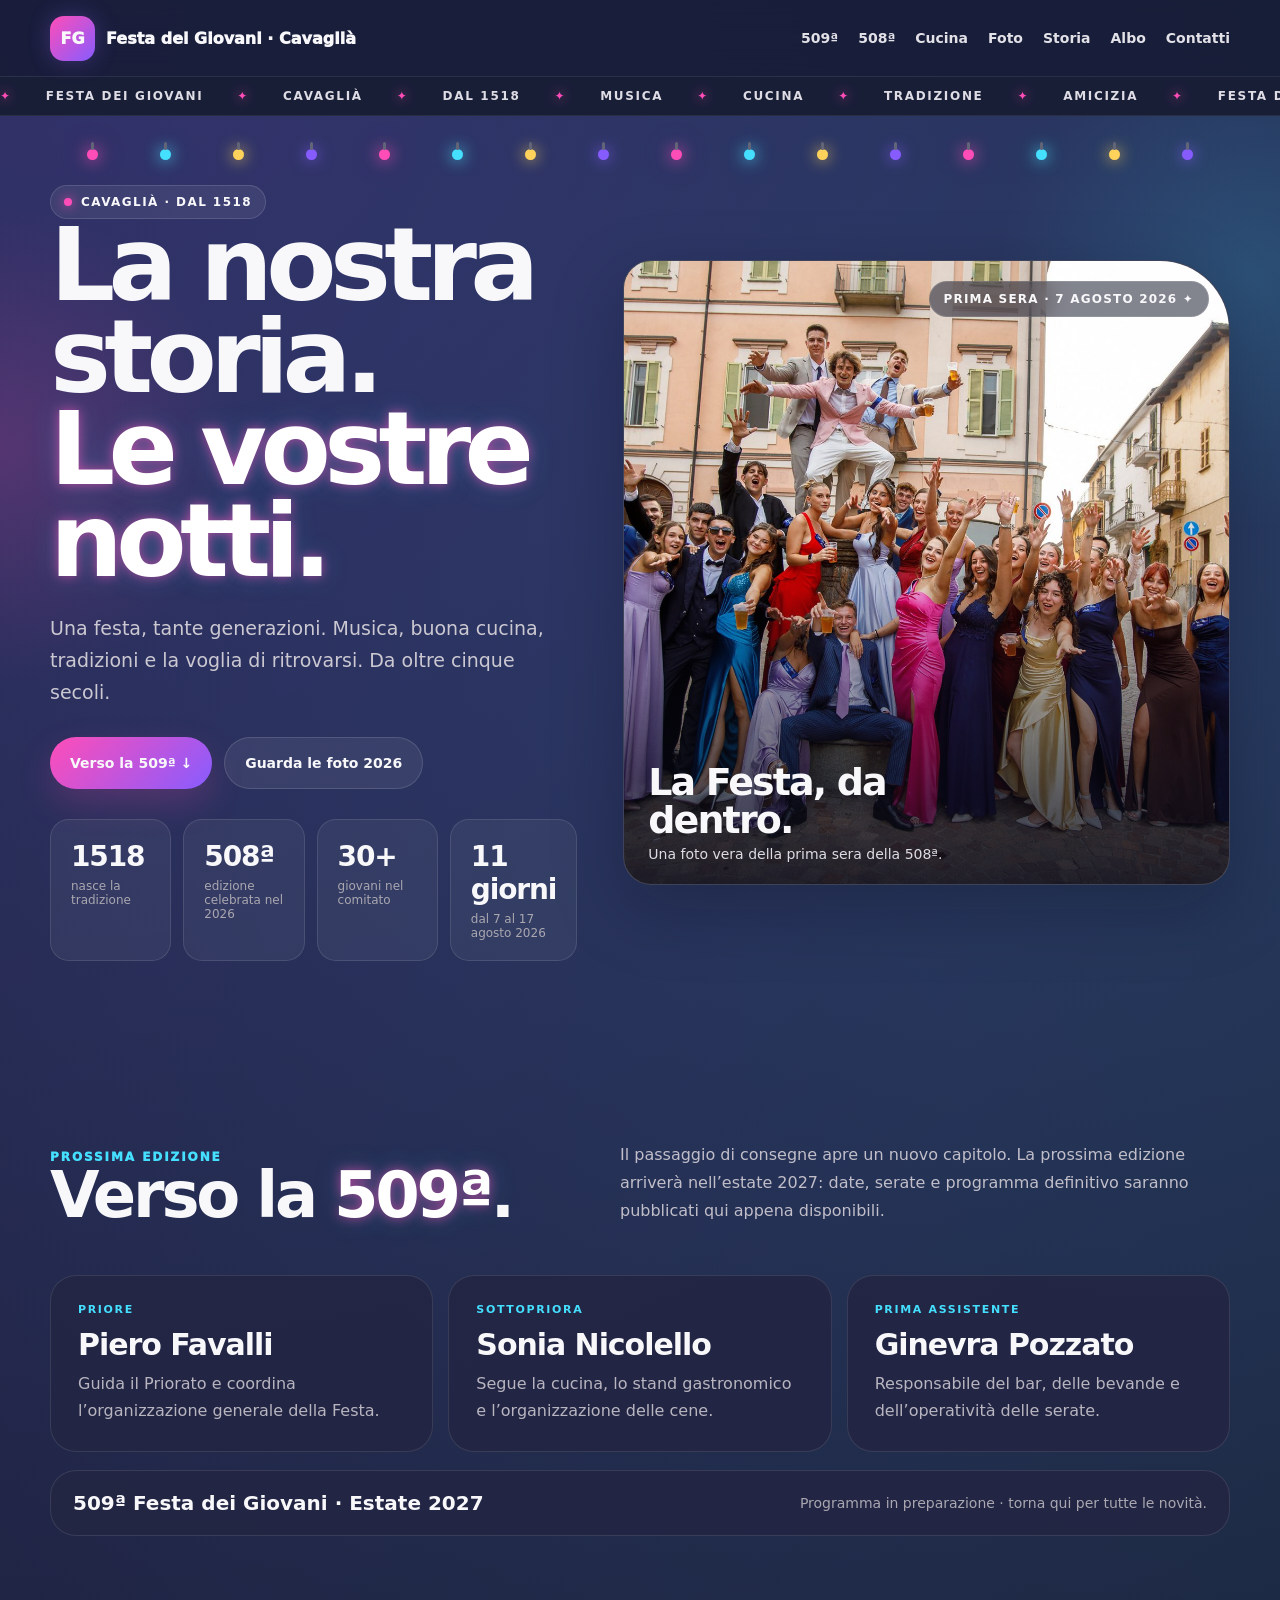
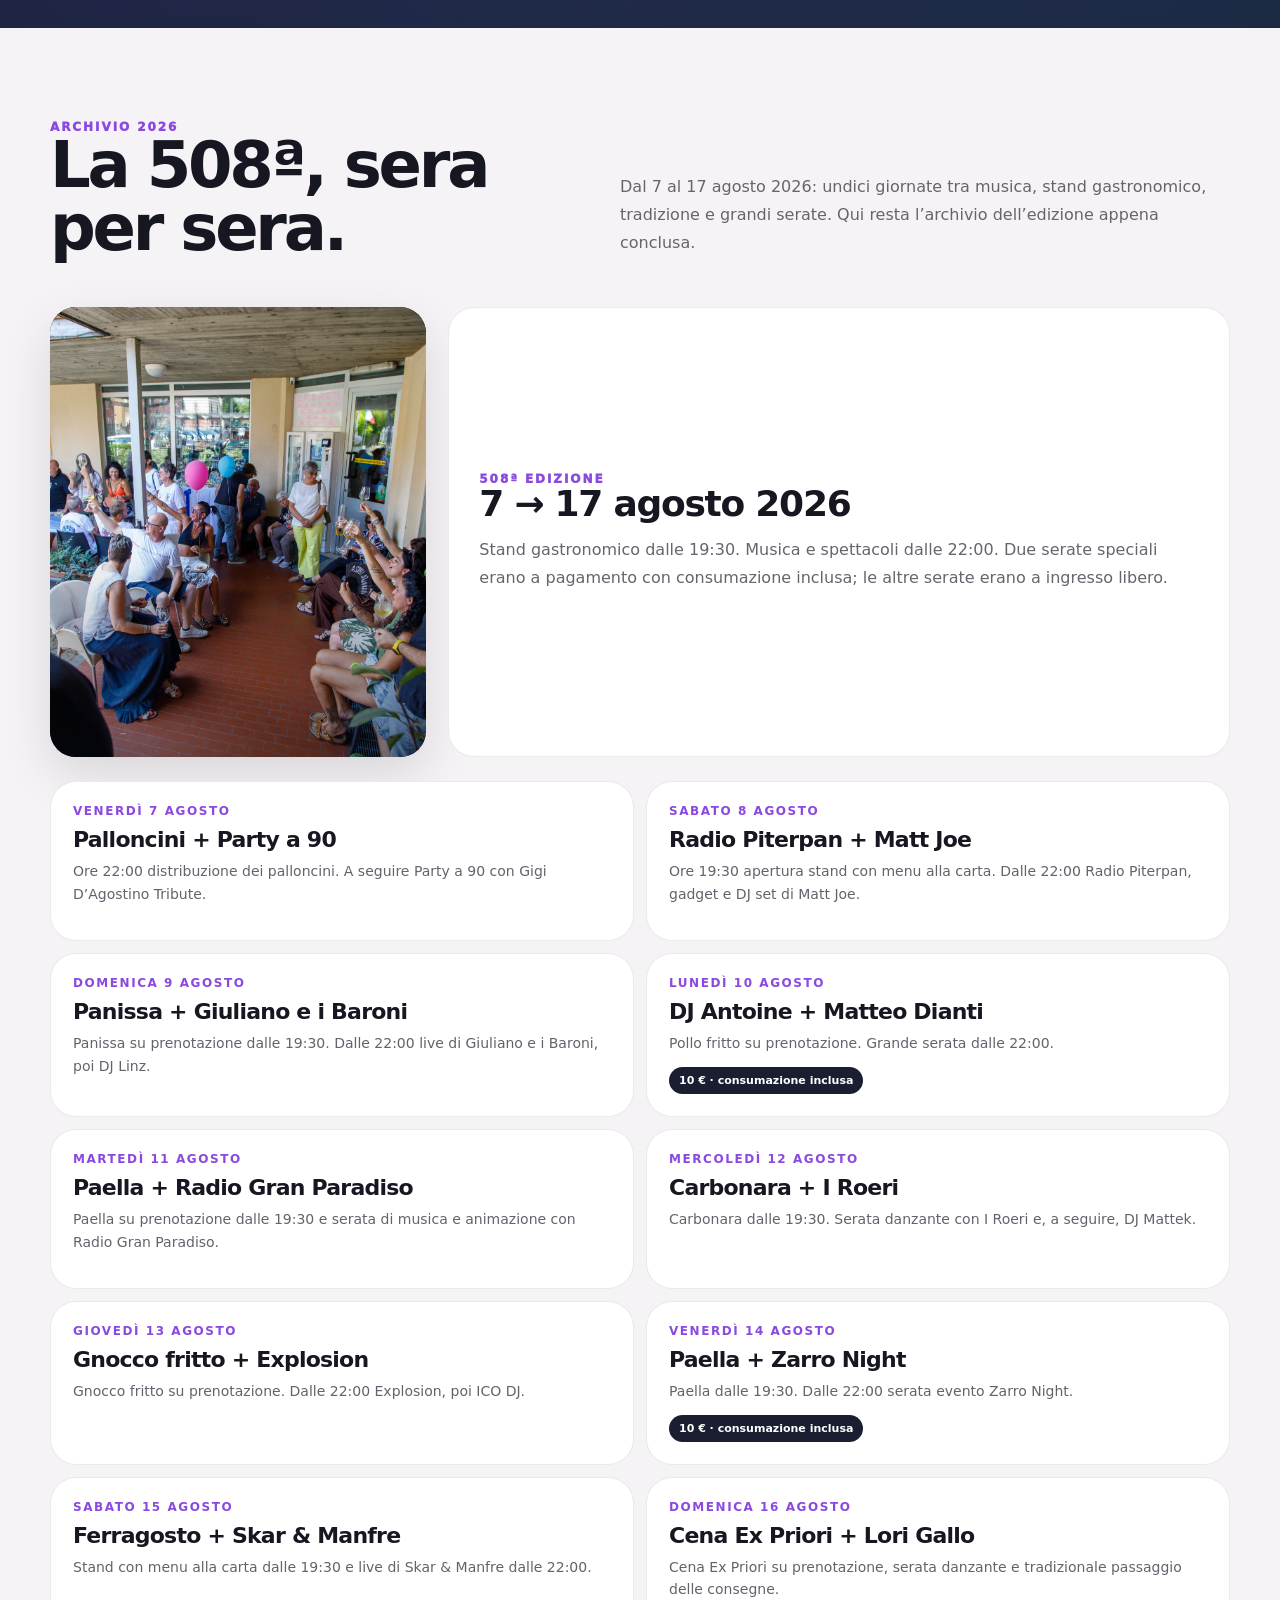
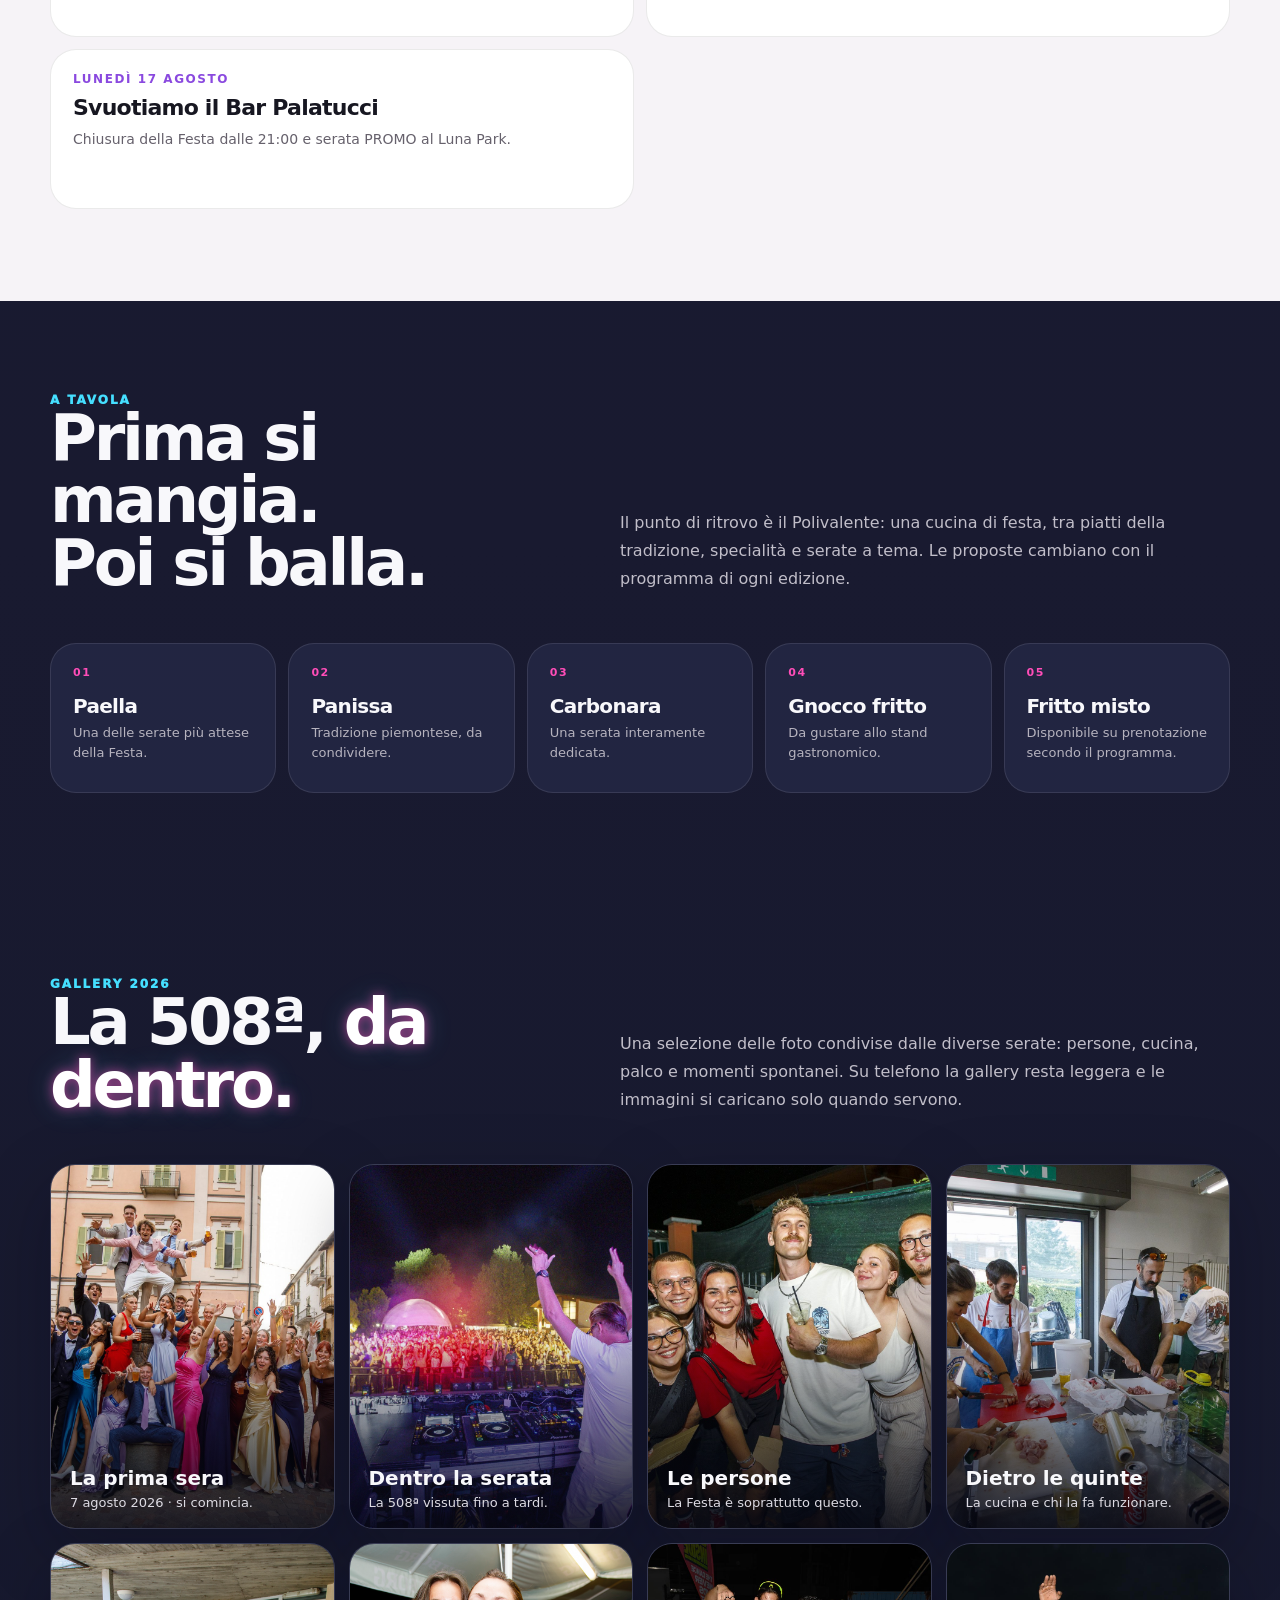
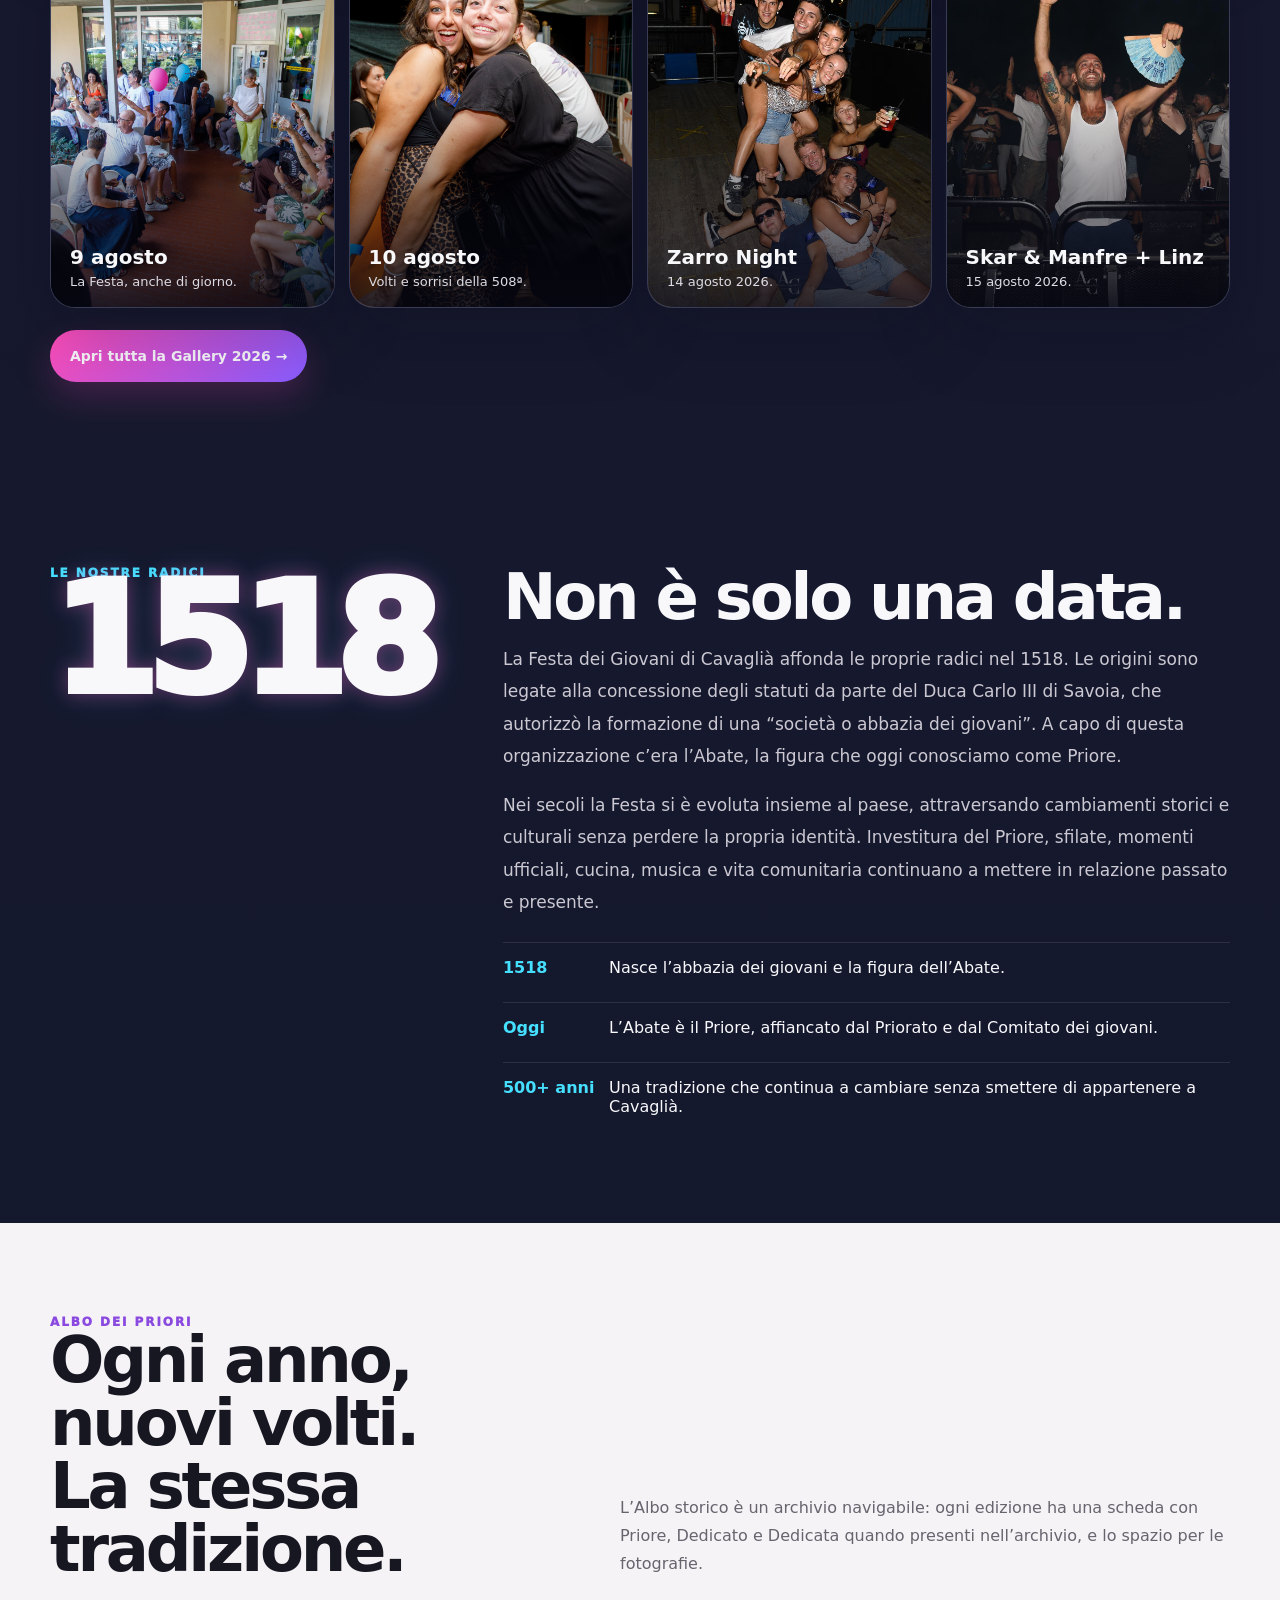
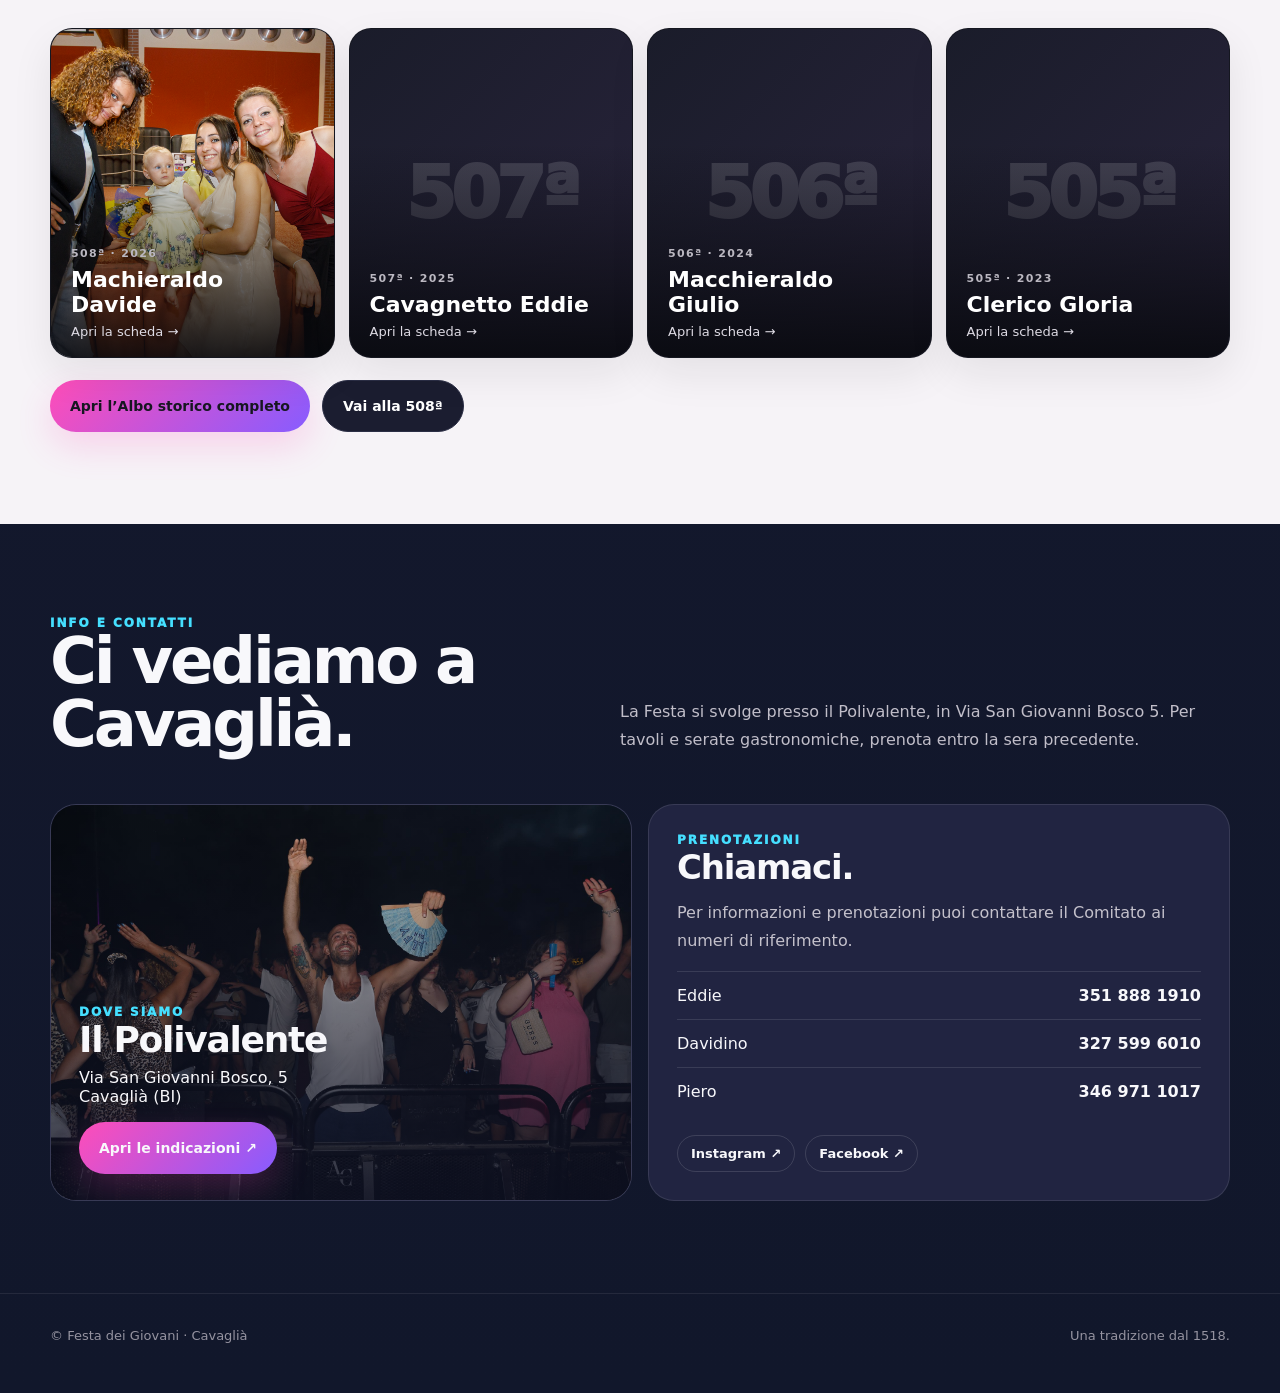
==== commit b11ced0f: "Link home to full 2026 gallery" ====
--- a/docs/index.html
+++ b/docs/index.html
@@ -212,6 +212,7 @@
     <article class="gallery-card reveal"><div class="gallery-loading">14 agosto…</div><img data-b64-src="assets/fdg2026-14-agosto.b64" alt="Zarro Night alla Festa dei Giovani il 14 agosto 2026" loading="lazy"><div class="gallery-caption"><b>Zarro Night</b><span>14 agosto 2026.</span></div></article>
     <article class="gallery-card reveal"><div class="gallery-loading">15 agosto…</div><img data-b64-src="assets/fdg2026-15-agosto.b64" alt="Serata Skar e Manfre con Linz alla Festa dei Giovani il 15 agosto 2026" loading="lazy"><div class="gallery-caption"><b>Skar &amp; Manfre + Linz</b><span>15 agosto 2026.</span></div></article>
   </div>
+  <div class="albo-actions reveal"><a class="btn btn-primary" href="foto/">Apri tutta la Gallery 2026 →</a></div>
 </div></section>
 
 <section class="section" id="storia"><div class="container"><div class="history-wrap reveal">
